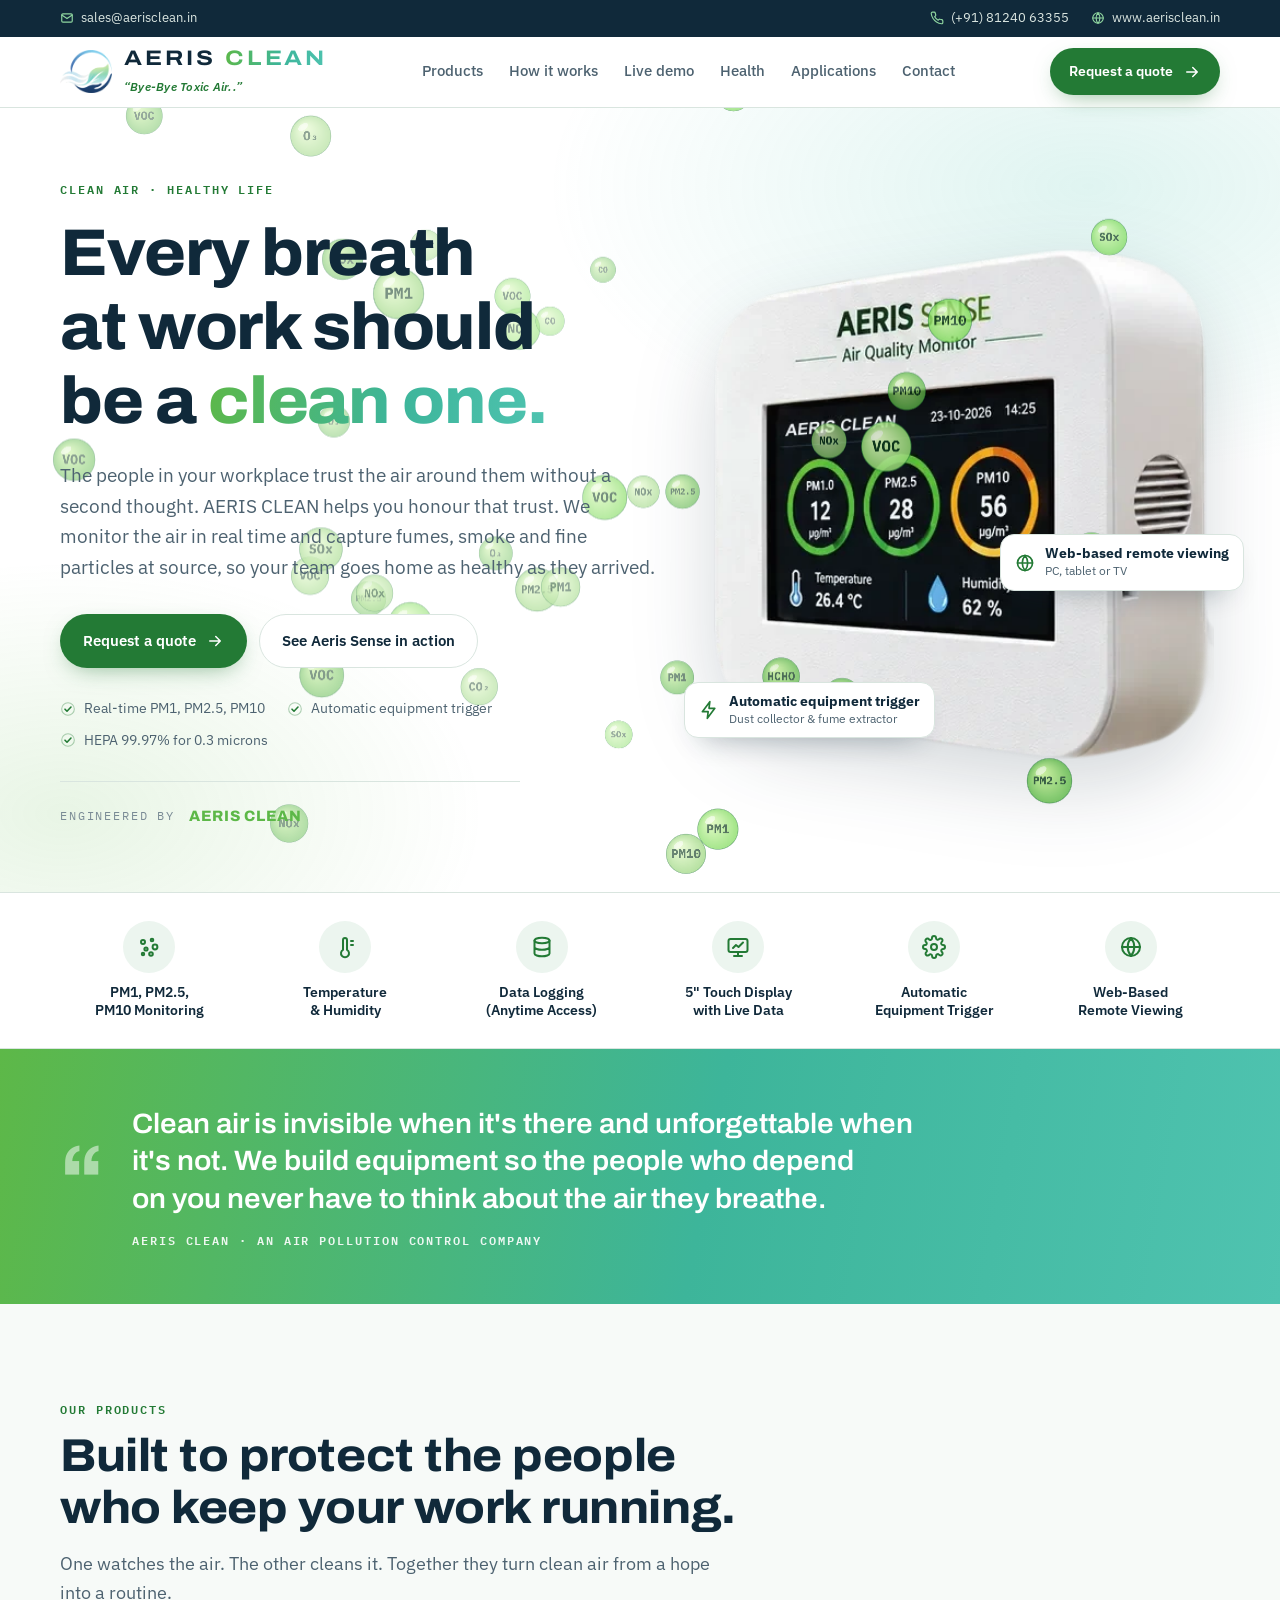
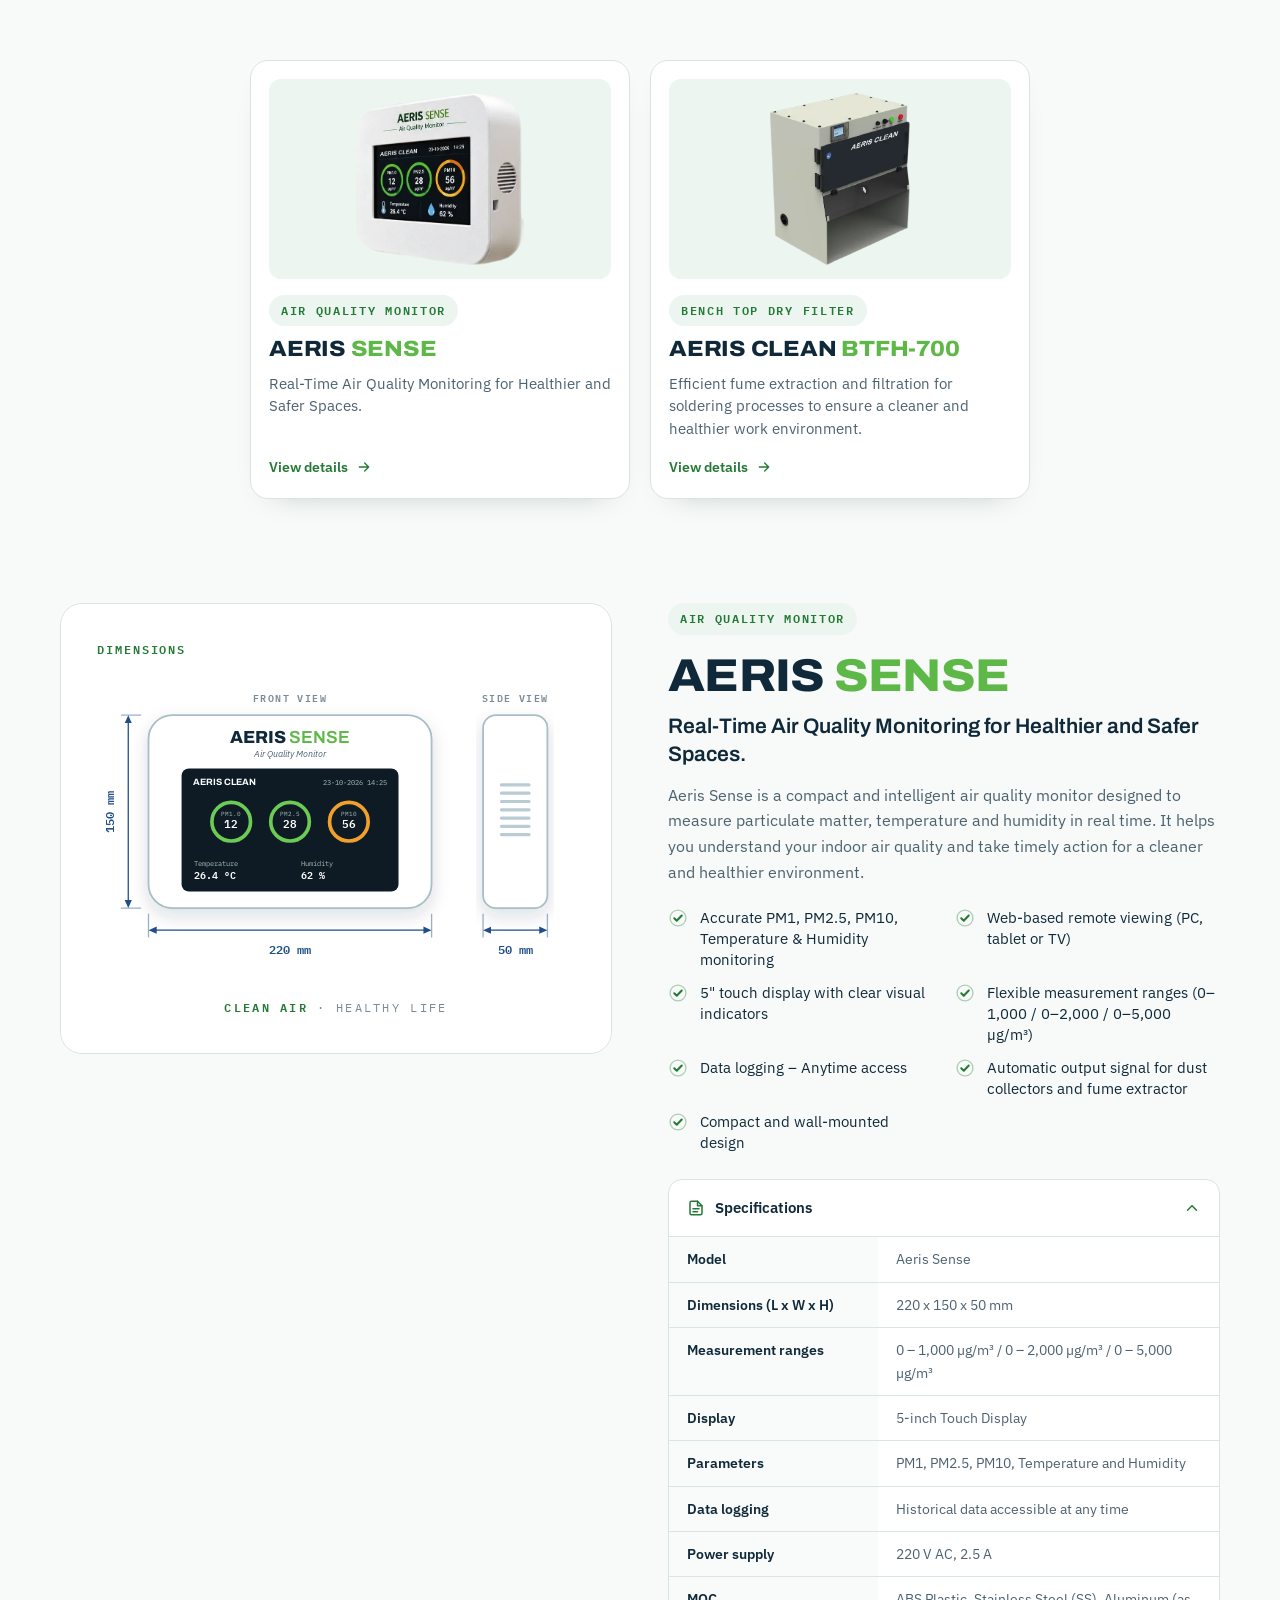
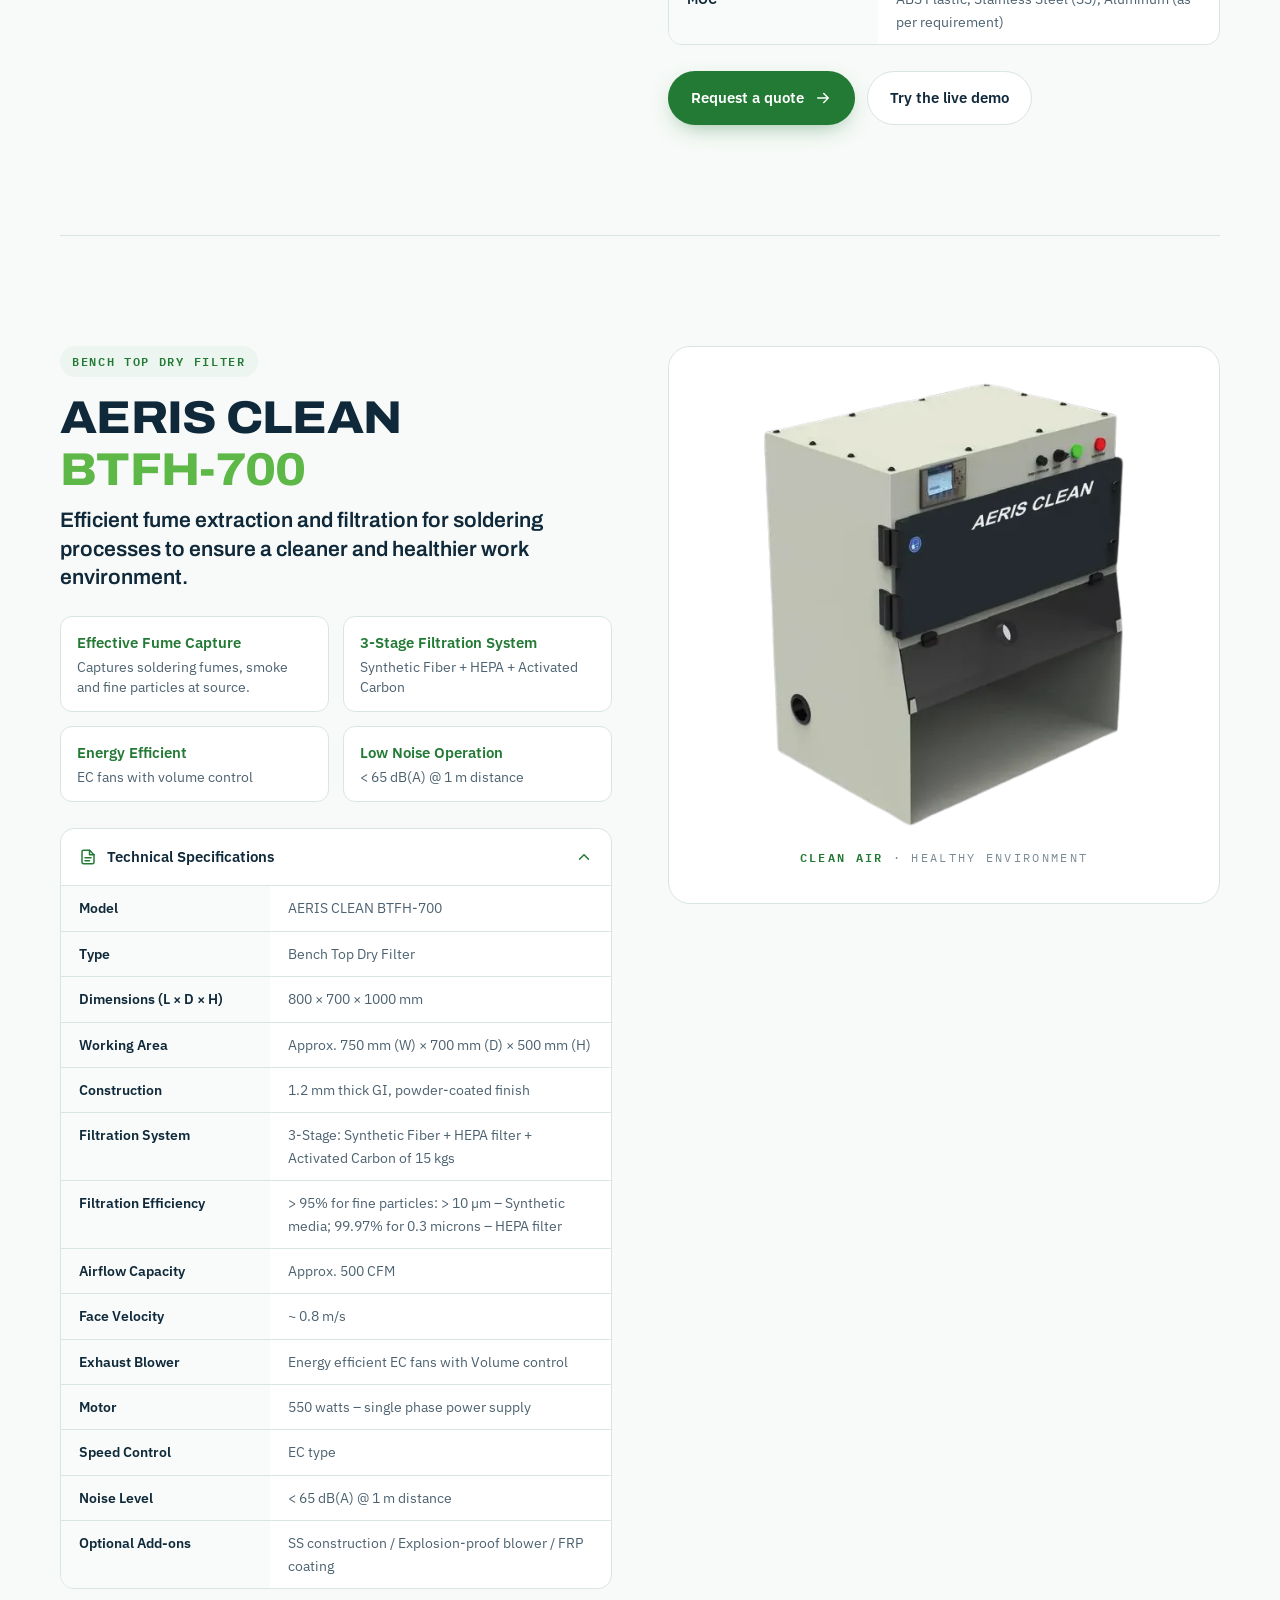
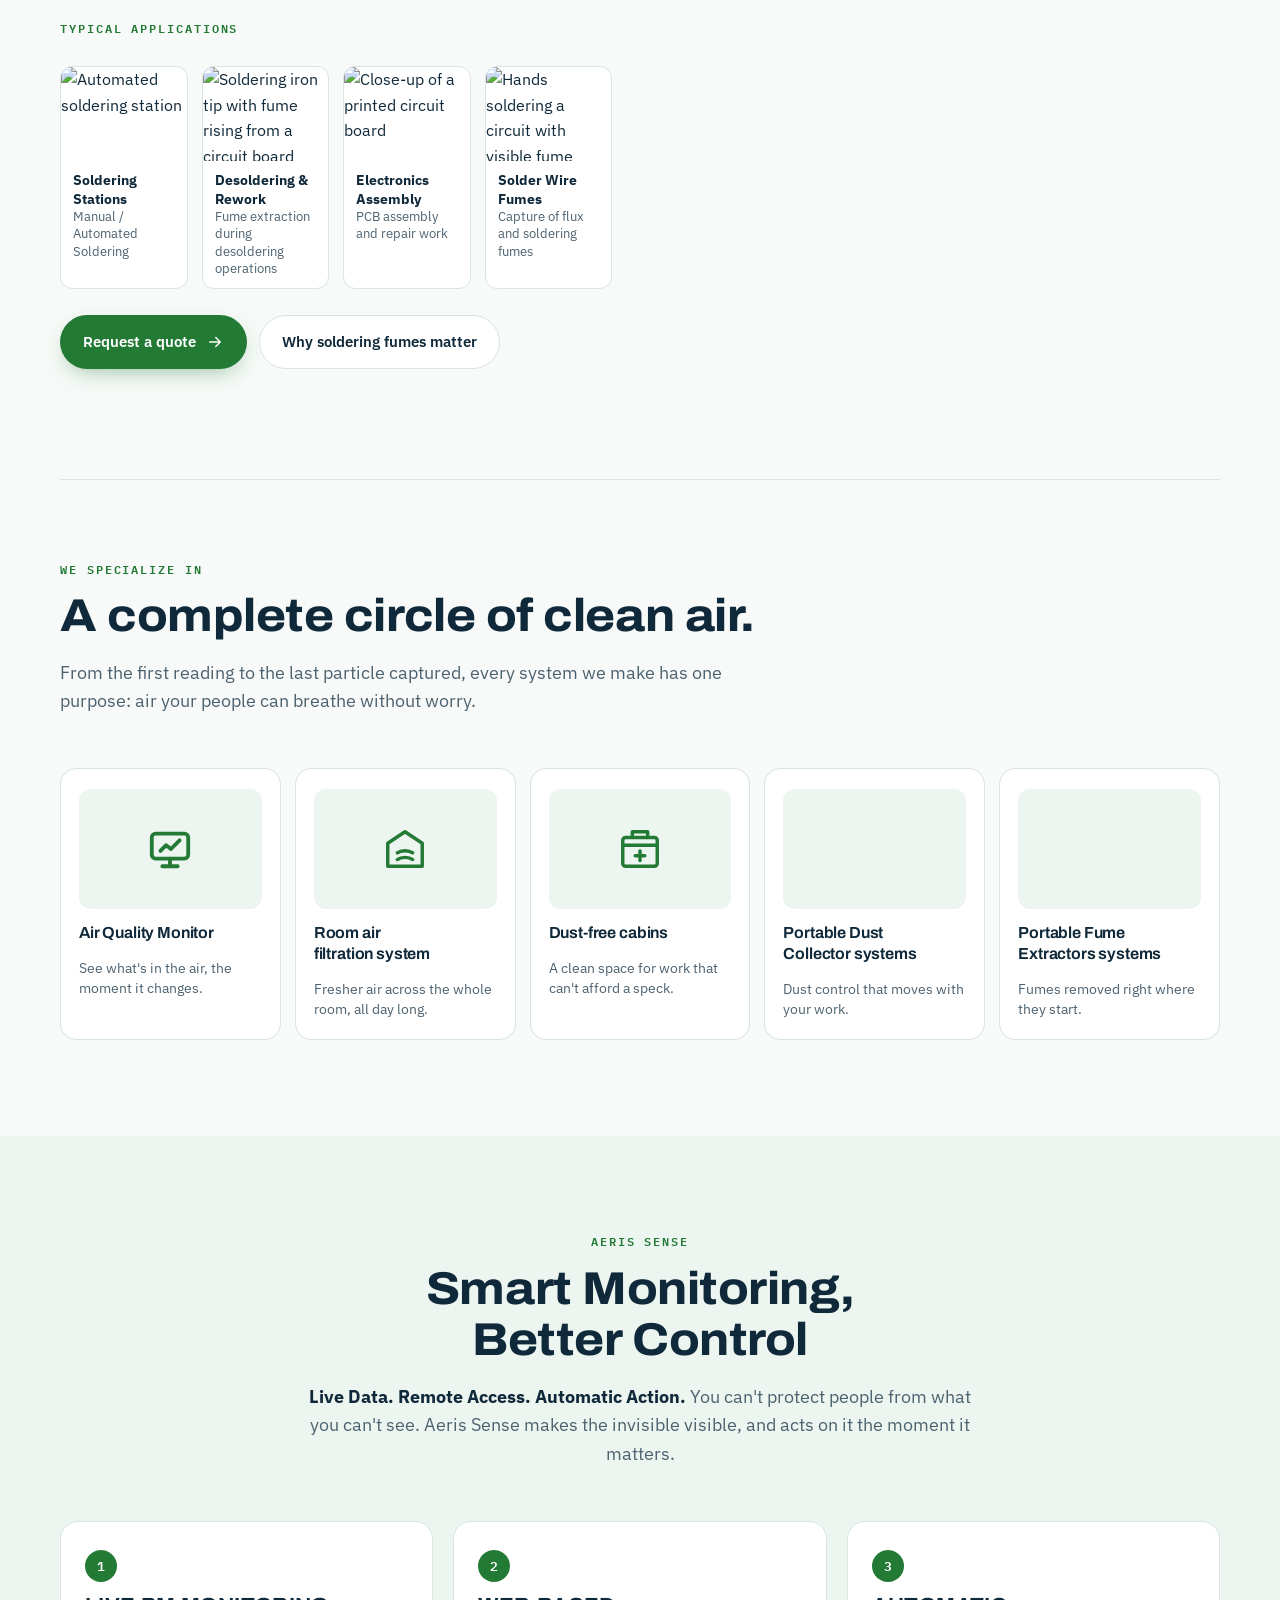
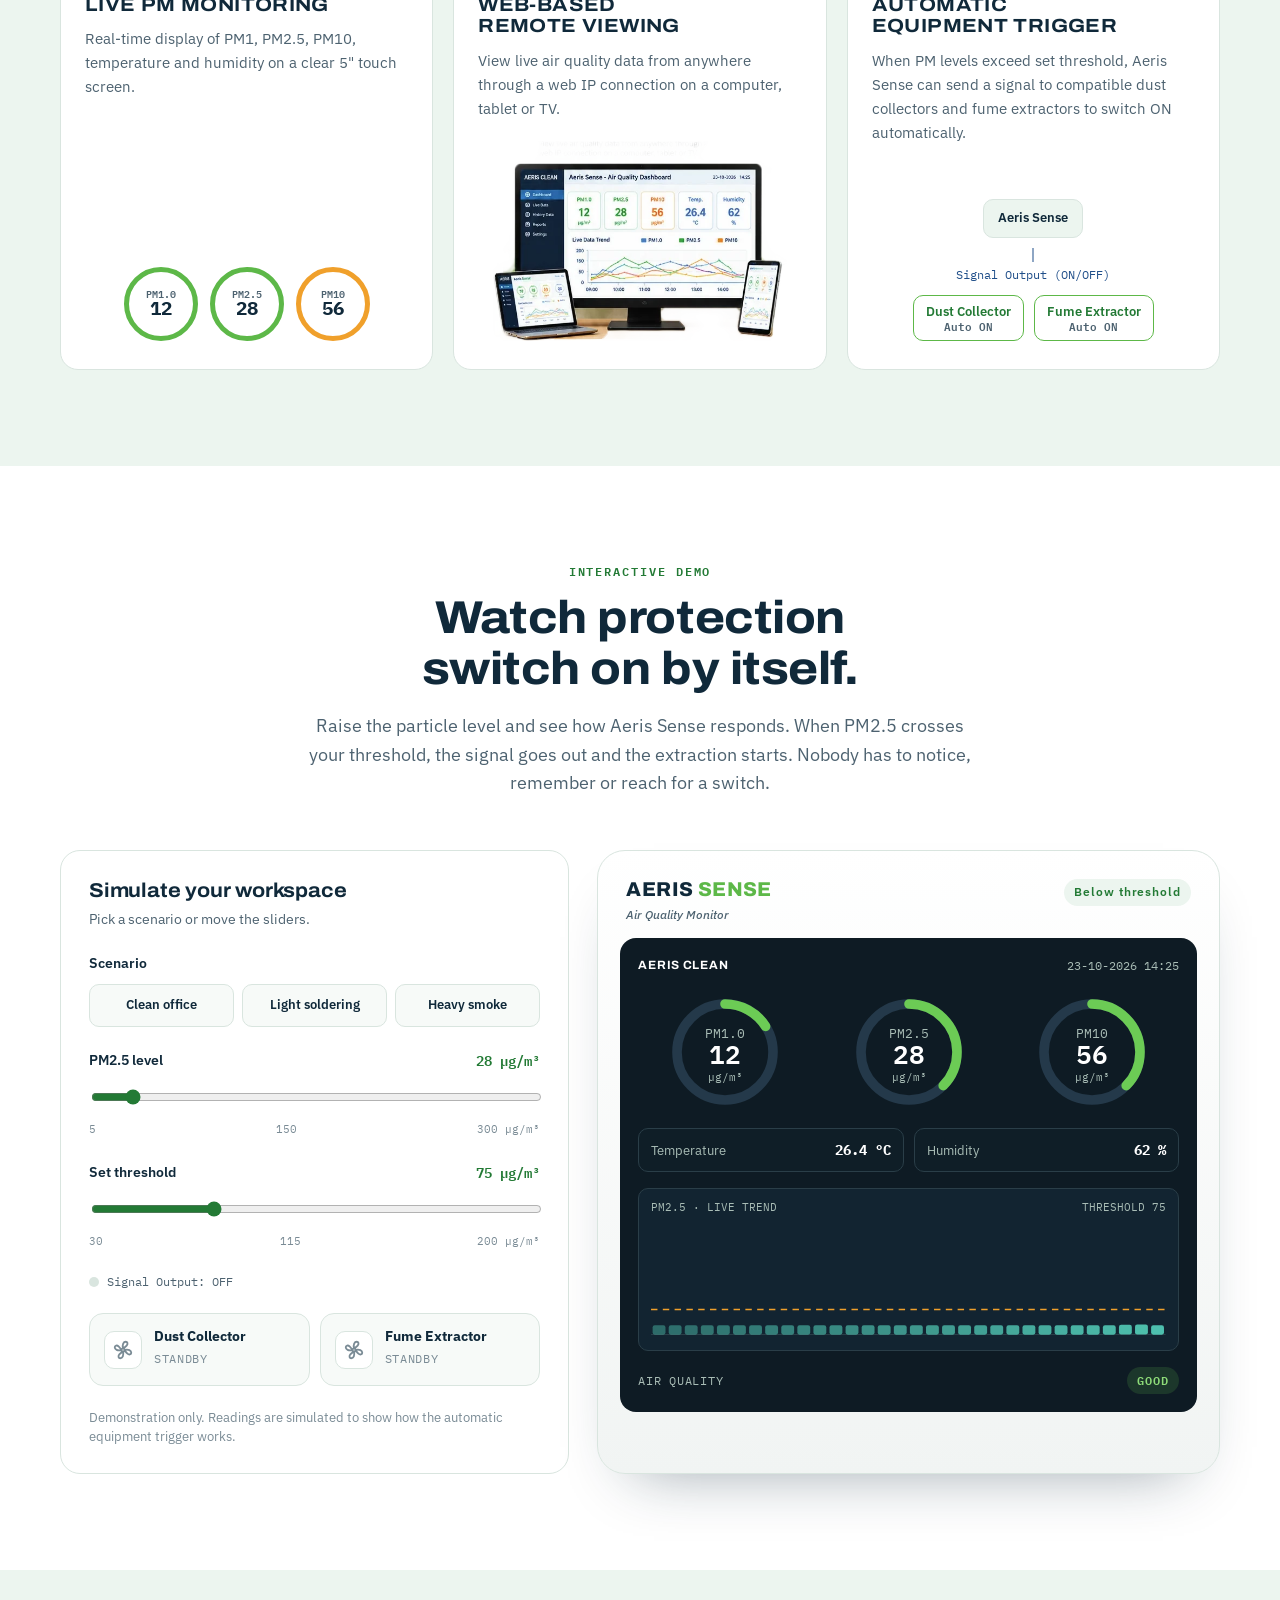
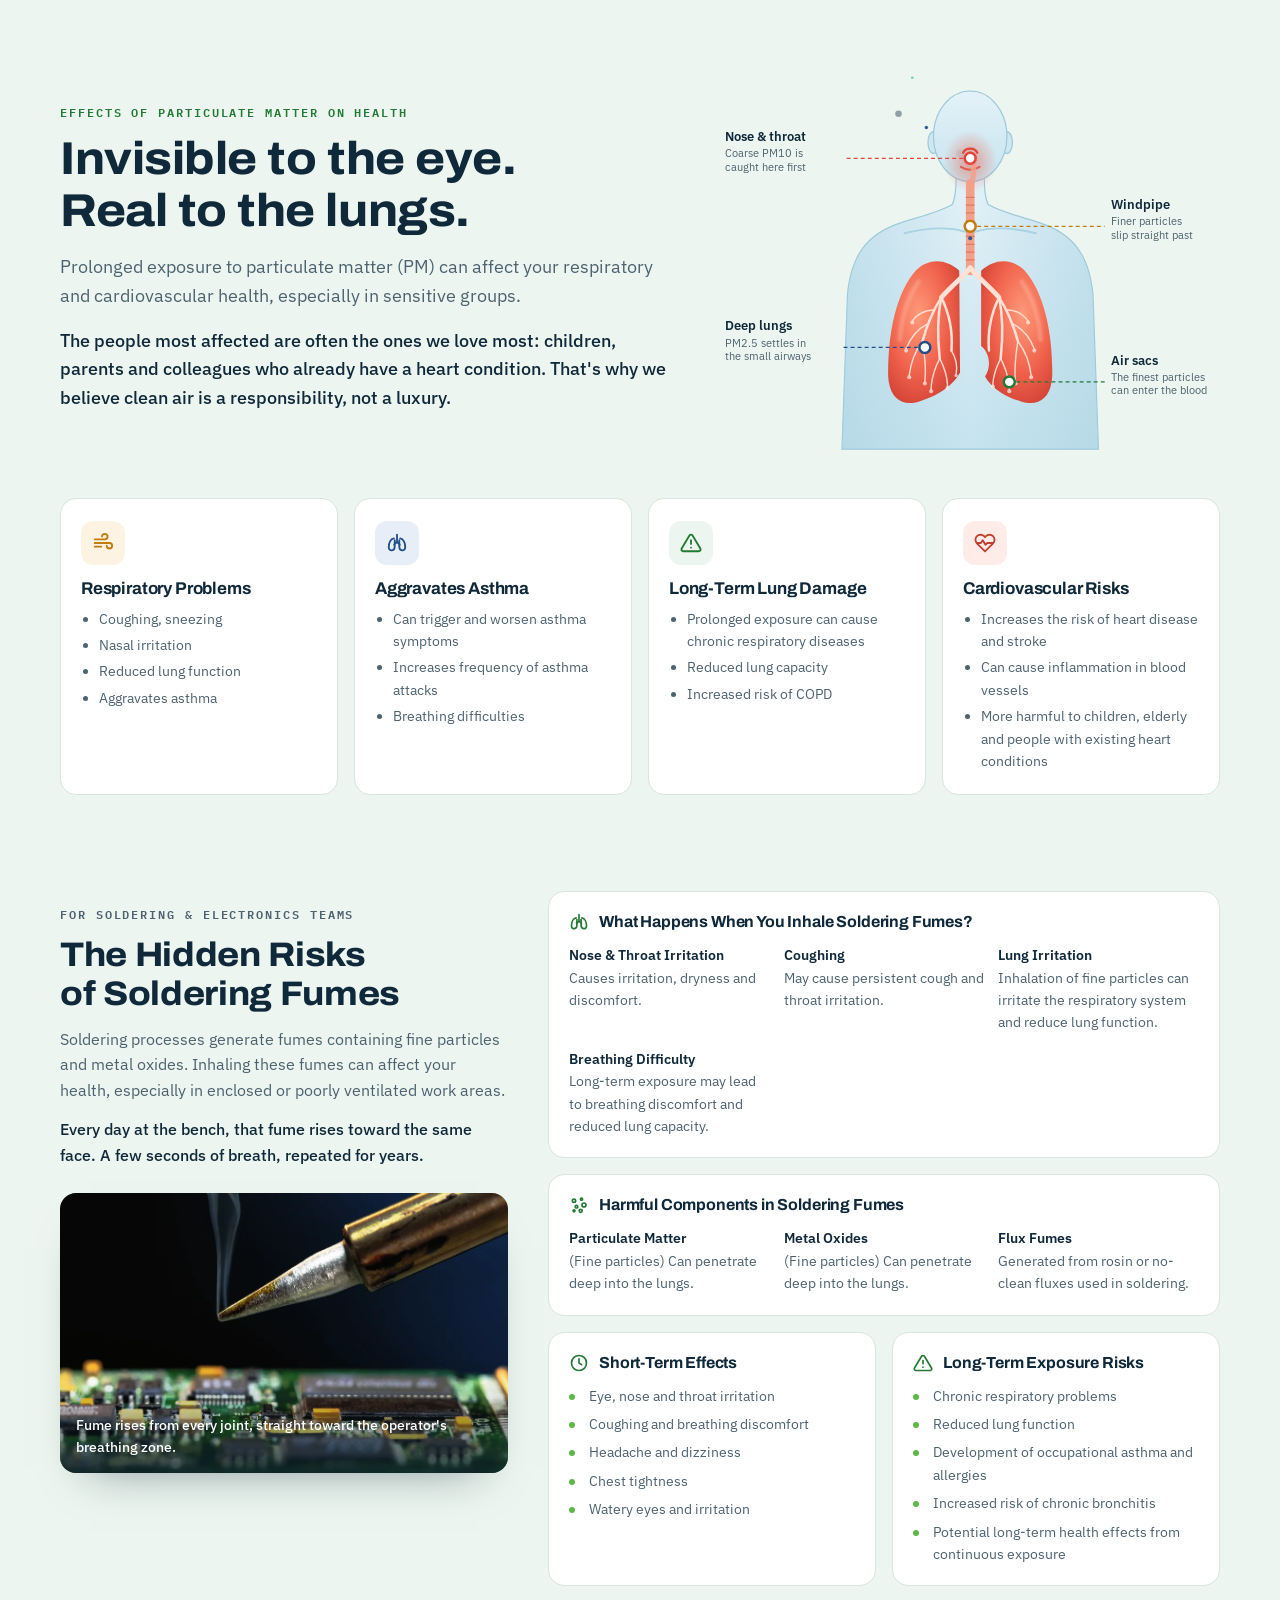
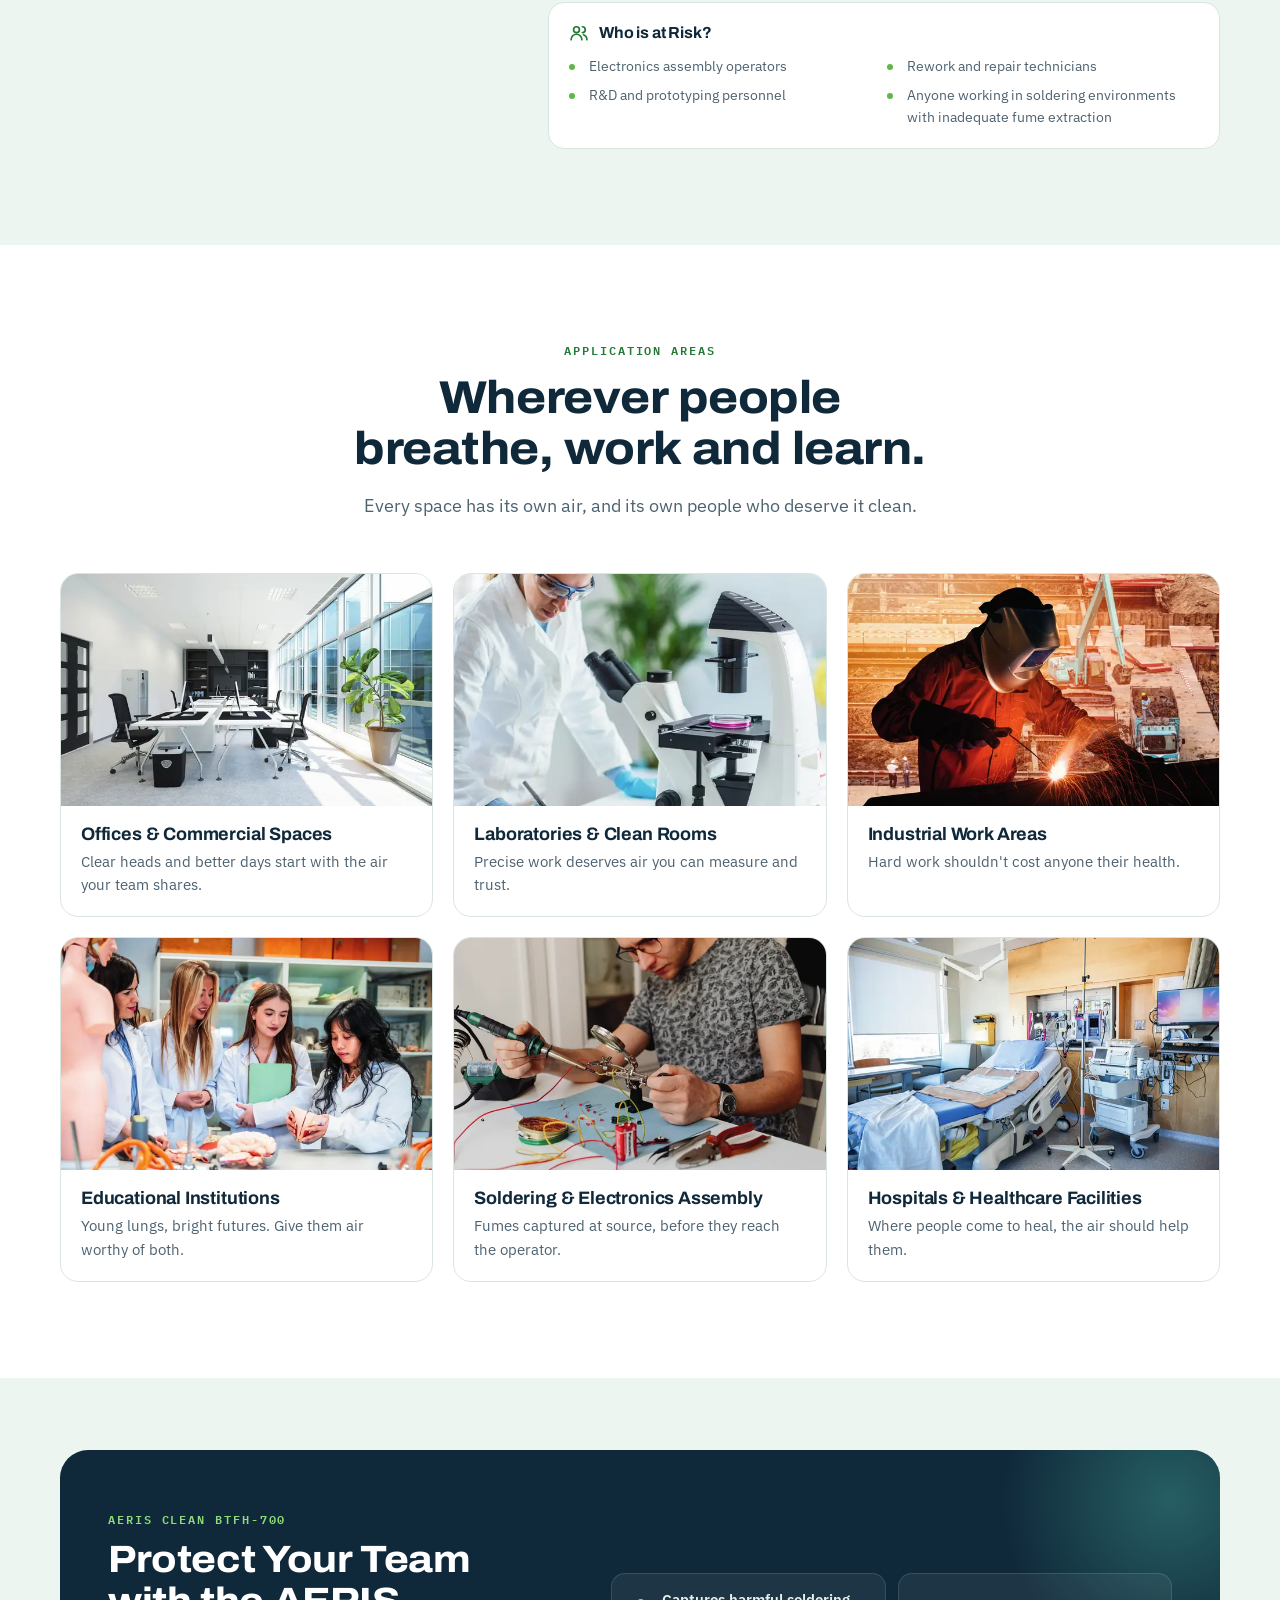
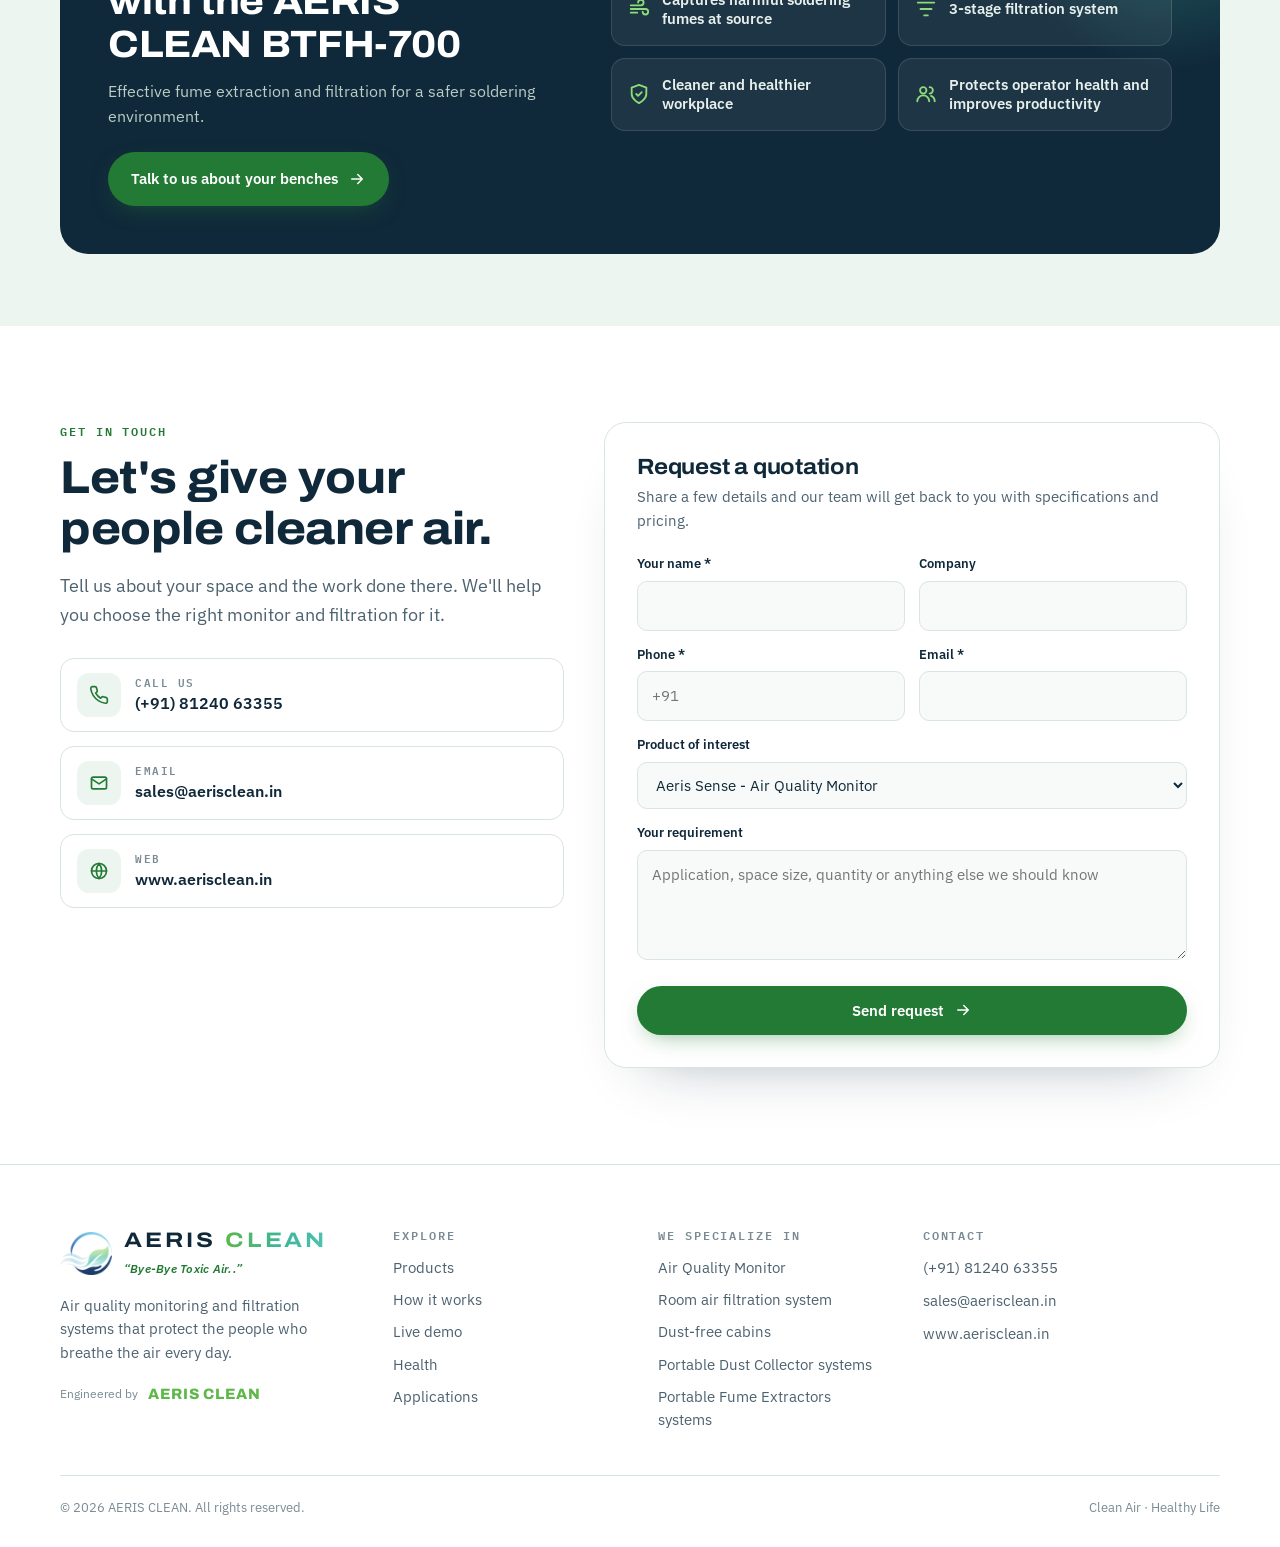
==== index.html @ 01bc3873 "Rebrand to AERIS CLEAN, remove address, use sales@aerisclean.in - Remove the street address from the" ====
<!DOCTYPE html>
<html lang="en">
<head>
<meta charset="UTF-8">
<meta name="viewport" content="width=device-width, initial-scale=1.0, viewport-fit=cover">
<title>AERIS CLEAN | Air Quality Monitors &amp; Fume Extraction | Chennai</title>
  <link rel="icon" type="image/png" href="aeris(Logo).png">
<meta name="claude:viewport-fit-sides" content="cover">
<meta name="description" content="AERIS CLEAN: Aeris Sense real-time air quality monitor and AERIS CLEAN BTFH-700 bench top fume extractor. Clean Air, Healthy Life. Chennai, India.">
<link rel="preconnect" href="https://fonts.googleapis.com">
<link rel="preconnect" href="https://fonts.gstatic.com" crossorigin>
<link rel="stylesheet" href="https://fonts.googleapis.com/css2?family=Archivo:wdth,wght@100..125,400..800&family=IBM+Plex+Mono:wght@400;500;600&family=IBM+Plex+Sans:wght@400;500;600&display=swap">
<style>
/* Layout: light, airy brand pages; full-width tinted bands alternate with white; product rows alternate image/text. */
:root{
  color-scheme: light;
  --bg:#F7FAF8;          /* page ground, faint mint bias */
  --surface:#FFFFFF;
  --tint:#ECF5EF;        /* mint band */
  --tint-2:#E6F3F1;      /* teal band */
  --ink:#10293A;         /* deep navy-slate, from emblem blue */
  --muted:#4D6270;
  --soft:#7A8B95;
  --line:#D9E5DF;
  --green:#237A35;       /* brand green, text-safe */
  --green-2:#5DB848;     /* brochure leaf green */
  --teal:#2AAE9C;        /* card gradient teal */
  --navy:#1F4E89;        /* emblem blue */
  --amber:#C27C0E;
  --red:#C2412D;
  --brand-grad:linear-gradient(100deg,#5DB848 0%,#3DB59A 55%,#4FC3B0 100%);
  --f-display:"Archivo","Helvetica Neue",Arial,sans-serif;
  --f-body:"IBM Plex Sans","Segoe UI",Roboto,Arial,sans-serif;
  --f-mono:"IBM Plex Mono",ui-monospace,"SFMono-Regular",Menlo,monospace;
  --max:1200px;
  --r:14px;
}
*{box-sizing:border-box}
html{scroll-behavior:smooth;scroll-padding-top:84px}
@media (prefers-reduced-motion:reduce){html{scroll-behavior:auto}*,*::before,*::after{animation:none!important;transition:none!important}}
body{margin:0;background:var(--bg);color:var(--ink);font-family:var(--f-body);font-size:16px;line-height:1.6;-webkit-font-smoothing:antialiased;overflow-x:hidden}
body::before{content:"";position:fixed;inset:0 0 auto;height:env(safe-area-inset-top,0px);z-index:60;background:var(--surface)}
img{max-width:100%;height:auto;display:block}
a{color:inherit}
h1,h2,h3,h4{font-family:var(--f-display);font-stretch:108%;line-height:1.12;margin:0;text-wrap:balance;letter-spacing:-.01em}
p{margin:0}
.wrap{max-width:var(--max);margin:0 auto;padding-left:max(20px,env(safe-area-inset-left,0px));padding-right:max(20px,env(safe-area-inset-right,0px))}
.band{padding-block:96px}
.band--tint{background:var(--tint)}
.band--white{background:var(--surface)}
.eyebrow{font-family:var(--f-mono);font-size:12px;font-weight:600;letter-spacing:.16em;text-transform:uppercase;color:var(--green)}
.h2{font-size:clamp(30px,4.2vw,46px);font-weight:750;margin-top:12px}
.lede{font-size:18px;color:var(--muted);max-width:62ch;margin-top:16px}
.section-head{max-width:760px;margin-bottom:52px}
.section-head.center{margin-inline:auto;text-align:center}
.section-head.center .lede{margin-inline:auto}
.btn{display:inline-flex;align-items:center;justify-content:center;gap:10px;font-family:var(--f-body);font-weight:600;font-size:15px;padding:14px 22px;border-radius:999px;border:1.5px solid transparent;text-decoration:none;cursor:pointer;transition:transform .2s ease,box-shadow .2s ease,background .2s ease}
.btn:focus-visible,a:focus-visible,button:focus-visible,input:focus-visible,select:focus-visible,textarea:focus-visible,summary:focus-visible{outline:3px solid var(--teal);outline-offset:3px}
.btn--primary{background:var(--green);color:#fff;box-shadow:0 8px 24px -10px rgba(35,122,53,.6)}
.btn--primary:hover{transform:translateY(-2px);background:#1C6A2D}
.btn--ghost{background:var(--surface);color:var(--ink);border-color:var(--line)}
.btn--ghost:hover{border-color:var(--green);color:var(--green)}
.btn svg{width:18px;height:18px}

/* top bar */
.topbar{background:var(--ink);color:#DDE8E3;font-size:13px}
.topbar .wrap{display:flex;flex-wrap:wrap;gap:8px 24px;justify-content:space-between;padding-block:8px}
.topbar span,.topbar a{display:inline-flex;align-items:center;gap:7px;text-decoration:none}
.topbar svg{width:14px;height:14px;color:#8FD6A0;flex:none}
.topbar .grp{display:flex;flex-wrap:wrap;gap:6px 22px}
@media (max-width:720px){.topbar .addr{display:none}}

/* nav */
.nav{position:sticky;top:env(safe-area-inset-top,0px);z-index:50;background:rgba(255,255,255,.92);backdrop-filter:saturate(1.4) blur(12px);-webkit-backdrop-filter:saturate(1.4) blur(12px);border-bottom:1px solid var(--line)}
.nav .wrap{display:flex;align-items:center;justify-content:space-between;gap:16px;padding-block:10px}
.brand{display:flex;align-items:center;gap:12px;text-decoration:none}
.brand img{width:52px;height:auto}
.brand-name{font-family:var(--f-display);font-stretch:118%;font-weight:700;font-size:21px;letter-spacing:.14em;line-height:1;color:var(--ink)}
.brand-name b{font-weight:700;background:var(--brand-grad);-webkit-background-clip:text;background-clip:text;color:transparent}
.brand-tag{display:block;font-family:var(--f-body);font-style:italic;font-weight:600;font-size:12px;color:var(--green);margin-top:5px;letter-spacing:.02em}
.nav-links{display:flex;gap:26px;font-size:14.5px;font-weight:500;color:var(--muted)}
.nav-links a{text-decoration:none;padding-block:6px;border-bottom:2px solid transparent}
.nav-links a:hover{color:var(--ink);border-color:var(--green-2)}
.nav-cta{padding:11px 18px;font-size:14px}
.menu-btn{display:none;background:none;border:1px solid var(--line);border-radius:10px;width:44px;height:44px;align-items:center;justify-content:center;color:var(--ink);cursor:pointer}
.menu-btn svg{width:22px;height:22px}
.mobile-menu{border-top:1px solid var(--line);background:var(--surface)}
.mobile-menu .wrap{display:grid;gap:2px;padding-block:12px 18px}
.mobile-menu a{padding:12px 4px;text-decoration:none;font-weight:500;border-bottom:1px solid var(--line)}
.mobile-menu .btn{margin-top:12px}
@media (max-width:1060px){.nav-links,.nav-cta{display:none}.menu-btn{display:inline-flex}}

/* hero */
.hero{position:relative;overflow:hidden;background:
  radial-gradient(900px 480px at 85% 10%,rgba(79,195,176,.18),transparent 60%),
  radial-gradient(700px 420px at 5% 90%,rgba(93,184,72,.14),transparent 60%),
  var(--surface)}
#airCanvas{position:absolute;inset:0;width:100%;height:100%;pointer-events:none;z-index:1}.hero-copy{position:relative;z-index:2}.hero-visual .float-chip{z-index:2}@media (min-width:961px){#airCanvas{-webkit-mask-image:linear-gradient(90deg,rgba(0,0,0,.62) 0%,rgba(0,0,0,.62) 44%,#000 60%);mask-image:linear-gradient(90deg,rgba(0,0,0,.62) 0%,rgba(0,0,0,.62) 44%,#000 60%)}}@media (max-width:960px){#airCanvas{opacity:.7}}
.hero .wrap{position:relative;display:grid;grid-template-columns:1.08fr .92fr;gap:48px;align-items:center;padding-block:72px 64px}
.hero-copy{min-width:0}
.hero h1{font-size:clamp(38px,5.6vw,66px);font-weight:780;font-stretch:104%;margin-top:18px;letter-spacing:-.02em}
.hero h1 .grad{background:var(--brand-grad);-webkit-background-clip:text;background-clip:text;color:transparent}
.hero .lede{font-size:clamp(17px,1.6vw,19px);margin-top:22px}
.hero-actions{display:flex;flex-wrap:wrap;gap:12px;margin-top:32px}
.hero-meta{display:flex;flex-wrap:wrap;gap:10px 22px;margin-top:30px;font-size:13.5px;color:var(--muted)}
.hero-meta span{display:inline-flex;align-items:center;gap:8px}
.hero-meta svg{width:16px;height:16px;color:var(--green)}
.hero-visual{position:relative;min-width:0;justify-self:center;width:100%;max-width:500px}
.hero-visual .halo{position:absolute;inset:8% 6% 10%;border-radius:50%;background:radial-gradient(circle,rgba(93,184,72,.22),rgba(79,195,176,.10) 55%,transparent 72%);filter:blur(6px)}
.hero-visual .device{position:relative;width:100%;filter:drop-shadow(0 30px 40px rgba(16,41,58,.18));animation:float 7s ease-in-out infinite}
@keyframes float{0%,100%{transform:translateY(0)}50%{transform:translateY(-10px)}}
.float-chip{position:absolute;display:flex;align-items:center;gap:10px;background:var(--surface);border:1px solid var(--line);border-radius:14px;padding:10px 14px;box-shadow:0 14px 30px -18px rgba(16,41,58,.45);font-size:13px;line-height:1.3}
.float-chip svg{width:20px;height:20px;color:var(--green);flex:none}
.float-chip b{display:block;font-size:13.5px}
.float-chip small{color:var(--muted);font-size:12px}
.chip-a{left:-6%;bottom:4%}
.chip-b{right:-6%;top:56%}
@media (max-width:960px){.hero .wrap{grid-template-columns:1fr;padding-block:56px 48px}.hero-visual{max-width:420px}}
@media (max-width:480px){.chip-a{left:0;bottom:0}.chip-b{right:0;top:58%}}

/* feature icon row */
.features{background:var(--surface);border-top:1px solid var(--line);border-bottom:1px solid var(--line)}
.features ul{list-style:none;margin:0;padding:28px 0;display:grid;grid-template-columns:repeat(6,1fr);gap:18px}
.features li{display:flex;flex-direction:column;align-items:center;text-align:center;gap:10px;font-size:13.5px;font-weight:600;line-height:1.35;color:var(--ink)}
.features .ic{width:52px;height:52px;border-radius:50%;display:grid;place-items:center;background:var(--tint);color:var(--green)}
.features .ic svg{width:24px;height:24px}
@media (max-width:900px){.features ul{grid-template-columns:repeat(3,1fr)}}
@media (max-width:460px){.features ul{grid-template-columns:repeat(2,1fr)}}

/* promise */
.promise{background:var(--brand-grad);color:#fff}
.promise .wrap{padding-block:56px;display:grid;grid-template-columns:auto 1fr;gap:28px;align-items:center}
.promise .mark{font-family:var(--f-display);font-size:88px;line-height:.7;font-weight:800;opacity:.5}
.promise p{font-family:var(--f-display);font-stretch:104%;font-size:clamp(20px,2.5vw,28px);font-weight:600;line-height:1.35;max-width:46ch;text-wrap:balance}
.promise small{display:block;font-family:var(--f-mono);font-size:12px;letter-spacing:.16em;text-transform:uppercase;margin-top:14px;opacity:.9}
@media (max-width:600px){.promise .wrap{grid-template-columns:1fr}.promise .mark{display:none}}

/* product rows */
.product{display:grid;grid-template-columns:1fr 1fr;gap:56px;align-items:start}
.product + .product{margin-top:110px;padding-top:110px;border-top:1px solid var(--line)}
.product.flip .p-media{order:2}
.p-media{position:relative;min-width:0;background:var(--surface);border:1px solid var(--line);border-radius:22px;padding:36px;display:flex;flex-direction:column;align-items:center;gap:22px}
.p-media .shot{width:100%;max-width:420px;position:relative}
.p-media .shot img{width:100%}
.dim{position:absolute;font-family:var(--f-mono);font-size:12px;font-weight:600;color:var(--navy);background:var(--surface);padding:2px 8px;border:1px solid var(--line);border-radius:999px;white-space:nowrap}
.dim-w{left:50%;bottom:-14px;transform:translateX(-50%)}
.dim-h{right:-10px;top:42%;transform:translateY(-50%)}
.dim-d{right:8%;bottom:4%}
@media (min-width:901px){.p-media{position:sticky;top:100px}}
.dimfig{margin:0;width:100%}
.dimfig svg{width:100%;height:auto;display:block}
.tagline{font-family:var(--f-mono);font-size:11.5px;letter-spacing:.2em;text-transform:uppercase;color:var(--soft);text-align:center;line-height:1.7}
.tagline b{color:var(--green);font-weight:600}
.p-copy{min-width:0}
.p-kicker{display:inline-flex;align-items:center;gap:10px;font-family:var(--f-mono);font-size:12px;font-weight:600;letter-spacing:.14em;text-transform:uppercase;color:var(--green);background:var(--tint);padding:6px 12px;border-radius:999px}
.p-title{font-size:clamp(32px,4vw,46px);font-weight:800;margin-top:16px;letter-spacing:-.015em}
.p-title .alt{color:var(--green-2)}
.p-sub{font-family:var(--f-display);font-stretch:100%;font-size:21px;font-weight:600;margin-top:10px;color:var(--ink);line-height:1.35}
.p-desc{color:var(--muted);margin-top:14px;max-width:60ch}
.ticks{list-style:none;padding:0;margin:22px 0 0;display:grid;grid-template-columns:1fr 1fr;gap:12px 22px}
.ticks li{display:grid;grid-template-columns:22px 1fr;gap:10px;font-size:14.5px;line-height:1.45}
.ticks svg{width:20px;height:20px;color:var(--green);margin-top:1px}
@media (max-width:560px){.ticks{grid-template-columns:1fr}}
.hl{display:grid;grid-template-columns:1fr 1fr;gap:14px;margin-top:24px}
.hl div{background:var(--surface);border:1px solid var(--line);border-radius:12px;padding:14px 16px}
.hl b{display:block;font-size:15px;color:var(--green);font-weight:600}
.hl span{font-size:14px;color:var(--muted);line-height:1.45;display:block;margin-top:2px}
@media (max-width:480px){.hl{grid-template-columns:1fr}}
.spec{margin-top:26px;border:1px solid var(--line);border-radius:var(--r);background:var(--surface);overflow:hidden}
.spec summary{list-style:none;cursor:pointer;display:flex;align-items:center;justify-content:space-between;gap:12px;padding:16px 18px;font-weight:600;font-size:15px}
.spec summary::-webkit-details-marker{display:none}
.spec summary .sum-l{display:flex;align-items:center;gap:10px}
.spec summary svg{width:18px;height:18px;color:var(--green)}
.spec summary .chev{transition:transform .2s}
.spec[open] summary .chev{transform:rotate(180deg)}
.spec .tbl{overflow-x:auto;border-top:1px solid var(--line)}
.spec table{width:100%;border-collapse:collapse;font-size:14px}
.spec th,.spec td{text-align:left;vertical-align:top;padding:11px 18px;border-bottom:1px solid var(--line)}
.spec tr:last-child th,.spec tr:last-child td{border-bottom:0}
.spec th{width:38%;font-weight:600;color:var(--ink);background:#F8FBF9}
.spec td{color:var(--muted);font-variant-numeric:tabular-nums}
.p-actions{display:flex;flex-wrap:wrap;gap:12px;margin-top:26px}
@media (max-width:900px){.product{grid-template-columns:1fr;gap:32px}.product.flip .p-media{order:0}.product + .product{margin-top:72px;padding-top:72px}.p-media{padding:28px 22px}}

.apps4{display:grid;grid-template-columns:repeat(4,1fr);gap:14px;margin-top:28px}
.apps4 figure{margin:0;background:var(--surface);border:1px solid var(--line);border-radius:12px;overflow:hidden}
.apps4 img{width:100%;aspect-ratio:4/3;object-fit:cover}
.apps4 figcaption{padding:10px 12px;font-size:13px;line-height:1.35;color:var(--muted)}
.apps4 figcaption b{display:block;color:var(--ink);font-size:13.5px}
@media (max-width:700px){.apps4{grid-template-columns:1fr 1fr}}

/* range */
.range{margin-top:110px;padding-top:80px;border-top:1px solid var(--line)}
.range-grid{display:grid;grid-template-columns:repeat(5,1fr);gap:14px}
.range-card{background:var(--surface);border:1px solid var(--line);border-radius:16px;padding:20px 18px;display:flex;flex-direction:column;gap:14px;min-width:0;transition:border-color .2s,transform .2s}
.range-card:hover{border-color:var(--green-2);transform:translateY(-3px)}
.range-card .pic{height:120px;display:grid;place-items:center;background:var(--tint);border-radius:12px}
.range-card .pic img{max-height:104px;width:auto}
.range-card .pic svg{width:46px;height:46px;color:var(--green)}
.range-card h4{font-size:16px;font-weight:650;font-stretch:100%;line-height:1.3}
.range-card p{font-size:13.5px;color:var(--muted);line-height:1.5}
@media (max-width:1000px){.range-grid{grid-template-columns:repeat(3,1fr)}}
@media (max-width:640px){.range-grid{grid-template-columns:1fr 1fr}}
@media (max-width:380px){.range-grid{grid-template-columns:1fr}}

/* how */
.how-grid{display:grid;grid-template-columns:repeat(3,1fr);gap:20px}
.how-card{background:var(--surface);border:1px solid var(--line);border-radius:18px;padding:28px 24px;display:flex;flex-direction:column;gap:12px;min-width:0}
.how-card .num{font-family:var(--f-mono);font-size:13px;font-weight:600;color:#fff;background:var(--green);width:32px;height:32px;border-radius:50%;display:grid;place-items:center}
.how-card h3{font-size:19px;font-weight:700;letter-spacing:.02em;text-transform:uppercase;font-stretch:112%}
.how-card p{color:var(--muted);font-size:15px}
.how-card .media{margin-top:auto;padding-top:8px}
.how-card .media img{border-radius:10px;margin-inline:auto;max-height:200px;width:auto}
.ring-row{display:flex;justify-content:center;gap:12px;margin-top:auto;padding-top:10px}
.ring{width:74px;height:74px;border-radius:50%;display:grid;place-items:center;text-align:center;background:var(--surface);border:5px solid var(--green-2);font-family:var(--f-mono);line-height:1.05}
.ring small{display:block;font-size:9.5px;color:var(--muted);font-weight:600}
.ring b{font-size:19px}
.ring.o{border-color:#F0A02B}
.flow{margin-top:auto;display:grid;gap:10px;justify-items:center;padding-top:10px}
.flow .node{background:var(--tint);border:1px solid var(--line);border-radius:10px;padding:8px 14px;font-size:13px;font-weight:600}
.flow .sig{font-family:var(--f-mono);font-size:11.5px;color:var(--navy);display:flex;flex-direction:column;align-items:center}
.flow .sig::before{content:"";width:2px;height:14px;background:var(--navy);opacity:.5;margin-bottom:4px}
.flow .outs{display:flex;gap:10px;flex-wrap:wrap;justify-content:center}
.flow .outs span{border:1.5px solid var(--green-2);color:var(--green);border-radius:10px;padding:7px 12px;font-size:12.5px;font-weight:600;background:var(--surface);text-align:center;line-height:1.3}
.flow .outs small{display:block;font-family:var(--f-mono);font-size:10.5px;color:var(--muted)}
@media (max-width:900px){.how-grid{grid-template-columns:1fr}}

/* simulator */
.sim{display:grid;grid-template-columns:.9fr 1.1fr;gap:28px;align-items:stretch}
.sim-panel{background:var(--surface);border:1px solid var(--line);border-radius:20px;padding:28px;min-width:0;display:flex;flex-direction:column;gap:22px}
.sim-panel h3{font-size:20px;font-weight:700}
.sim-panel .hint{font-size:14px;color:var(--muted);margin-top:6px}
.field label,.field .lbl{display:flex;justify-content:space-between;gap:12px;font-size:14px;font-weight:600}
.field output{font-family:var(--f-mono);font-variant-numeric:tabular-nums;color:var(--green)}
input[type=range]{width:100%;margin-top:12px;accent-color:var(--green);height:28px}
.scale{display:flex;justify-content:space-between;font-family:var(--f-mono);font-size:11px;color:var(--soft);margin-top:2px}
.presets{display:grid;grid-template-columns:repeat(3,1fr);gap:8px;margin-top:10px}
.presets button{font:inherit;font-size:13px;font-weight:600;padding:10px 8px;border-radius:10px;border:1px solid var(--line);background:var(--bg);color:var(--ink);cursor:pointer}
.presets button:hover{border-color:var(--green-2)}
.presets button[aria-pressed=true]{background:var(--tint);border-color:var(--green);color:var(--green)}
.equip{display:grid;grid-template-columns:1fr 1fr;gap:10px}
.eq{border:1px solid var(--line);border-radius:14px;padding:14px;display:flex;align-items:center;gap:12px;background:var(--bg);transition:background .3s,border-color .3s}
.eq .fan{width:38px;height:38px;border-radius:10px;display:grid;place-items:center;background:var(--surface);color:var(--soft);border:1px solid var(--line);flex:none}
.eq .fan svg{width:22px;height:22px}
.eq b{display:block;font-size:13.5px;line-height:1.25}
.eq small{font-family:var(--f-mono);font-size:11.5px;color:var(--soft);letter-spacing:.06em}
.eq.on{background:#E9F6EC;border-color:var(--green-2)}
.eq.on .fan{color:var(--green);border-color:var(--green-2)}
.eq.on .fan svg{animation:spin 1.1s linear infinite}
.eq.on small{color:var(--green);font-weight:600}
@keyframes spin{to{transform:rotate(360deg)}}
.sig-line{font-family:var(--f-mono);font-size:12px;color:var(--muted);display:flex;align-items:center;gap:8px}
.sig-dot{width:10px;height:10px;border-radius:50%;background:var(--line)}
.sig-line.on .sig-dot{background:var(--green-2);box-shadow:0 0 0 5px rgba(93,184,72,.2)}
.sim-note{font-size:12.5px;color:var(--soft);line-height:1.5}
/* device mock */
.device-mock{background:linear-gradient(180deg,#FFFFFF,#F1F4F3);border:1px solid var(--line);border-radius:28px;padding:22px;box-shadow:0 30px 60px -36px rgba(16,41,58,.45);display:flex;flex-direction:column;gap:14px;min-width:0}
.dm-head{display:flex;justify-content:space-between;align-items:baseline;gap:10px;padding-inline:6px}
.dm-brand{font-family:var(--f-display);font-weight:800;font-size:20px;letter-spacing:.02em}
.dm-brand span{color:var(--green-2)}
.dm-brand small{display:block;font-family:var(--f-body);font-weight:500;font-size:12px;color:var(--muted);font-style:italic;letter-spacing:0}
.screen{background:#0E1B24;border-radius:16px;padding:18px;color:#E9F1EE;display:flex;flex-direction:column;gap:16px;min-width:0}
.scr-top{display:flex;justify-content:space-between;font-family:var(--f-mono);font-size:12px;color:#A9BDB6}
.scr-top b{color:#fff;font-family:var(--f-display);letter-spacing:.06em}
.gauges{display:grid;grid-template-columns:repeat(3,1fr);gap:10px}
.gauge{display:flex;flex-direction:column;align-items:center}
.gauge svg{width:100%;max-width:120px;height:auto}
.gauge .val{font-family:var(--f-mono);font-weight:600;font-variant-numeric:tabular-nums}
.scr-env{display:grid;grid-template-columns:1fr 1fr;gap:10px}
.scr-env div{background:#16283333;border:1px solid #2A3E48;border-radius:10px;padding:10px 12px;display:flex;justify-content:space-between;align-items:center;font-size:12.5px;color:#A9BDB6}
.scr-env b{font-family:var(--f-mono);color:#fff;font-size:14px}
.status{display:flex;justify-content:space-between;align-items:center;gap:10px;font-size:12px;color:#A9BDB6;font-family:var(--f-mono);letter-spacing:.06em}
.pill{padding:4px 10px;border-radius:999px;font-weight:600;font-size:11.5px;letter-spacing:.08em}
.pill.good{background:rgba(93,184,72,.18);color:#8EDB79}
.pill.warn{background:rgba(240,160,43,.18);color:#F5BD62}
.pill.bad{background:rgba(226,88,62,.2);color:#FF9A84}
.trend{background:#122431;border:1px solid #2A3E48;border-radius:10px;padding:10px 12px}
.trend .t-head{display:flex;justify-content:space-between;font-family:var(--f-mono);font-size:11px;color:#A9BDB6;margin-bottom:6px}
.trend svg{width:100%;height:auto;display:block}
@media (max-width:960px){.sim{grid-template-columns:1fr}}
@media (max-width:420px){.equip{grid-template-columns:1fr}.screen{padding:14px}.gauges{gap:6px}}

/* health */
.health-top{display:grid;grid-template-columns:1.1fr .9fr;gap:48px;align-items:center}
.effects{display:grid;grid-template-columns:repeat(4,1fr);gap:16px;margin-top:48px}
.effect{background:var(--surface);border:1px solid var(--line);border-radius:16px;padding:22px 20px;min-width:0}
.effect .ic{width:44px;height:44px;border-radius:12px;display:grid;place-items:center;margin-bottom:14px}
.effect .ic svg{width:22px;height:22px}
.effect h4{font-size:17px;font-weight:700;font-stretch:100%}
.effect ul{margin:10px 0 0;padding-left:18px;color:var(--muted);font-size:14px;display:grid;gap:4px}
.ic-r{background:#FDECE8;color:var(--red)}
.ic-a{background:#FDF3E3;color:var(--amber)}
.ic-n{background:#E7EEF8;color:var(--navy)}
.ic-g{background:var(--tint);color:var(--green)}
@media (max-width:1000px){.effects{grid-template-columns:1fr 1fr}.health-top{grid-template-columns:1fr}}
@media (max-width:520px){.effects{grid-template-columns:1fr}}
.fig-body{margin:0 auto;width:100%;max-width:560px}
.fig-body svg{width:100%;height:auto;display:block}
.fig-legend{display:none;list-style:none;margin:14px 0 0;padding:0;gap:10px;font-size:14px;color:var(--muted)}
.fig-legend li{display:grid;grid-template-columns:18px 1fr;gap:10px;align-items:start}
.fig-legend i{width:14px;height:14px;border-radius:50%;border:3px solid;background:#fff;margin-top:4px}
.fig-legend b{color:var(--ink);font-weight:600;margin-right:4px}
@media (max-width:600px){.fig-body .lbl{display:none}.fig-legend{display:grid}}
.solder{margin-top:96px;display:grid;grid-template-columns:.8fr 1.2fr;gap:40px;align-items:start}
.solder-intro{min-width:0;position:sticky;top:100px}
.solder-intro h3{font-size:clamp(26px,3vw,34px);font-weight:750}
.solder-intro p{color:var(--muted);margin-top:14px}
.tech-fig{margin:24px 0 0;position:relative;border-radius:16px;overflow:hidden;box-shadow:0 24px 44px -30px rgba(16,41,58,.55)}
.tech-fig img{width:100%;aspect-ratio:16/10;object-fit:cover}
.tech-fig figcaption{position:absolute;left:0;right:0;bottom:0;padding:28px 16px 14px;font-size:13.5px;font-weight:500;color:#fff;background:linear-gradient(transparent,rgba(10,26,36,.82))}
.risk-grid{display:grid;grid-template-columns:1fr 1fr;gap:16px;min-width:0}
.risk{background:var(--surface);border:1px solid var(--line);border-radius:16px;padding:20px;min-width:0}
.risk h4{font-size:16px;font-weight:700;font-stretch:100%;display:flex;align-items:center;gap:10px}
.risk h4 svg{width:20px;height:20px;color:var(--green)}
.risk ul{list-style:none;margin:12px 0 0;padding:0;display:grid;gap:10px;font-size:14px;color:var(--muted)}
.risk li b{display:block;color:var(--ink);font-weight:600}
.risk.dots ul{gap:6px}
.risk.dots li{display:grid;grid-template-columns:12px 1fr;gap:8px}
.risk.dots li::before{content:"";width:6px;height:6px;border-radius:50%;background:var(--green-2);margin-top:9px}
.risk.span{grid-column:1/-1}
@media (max-width:900px){.solder{grid-template-columns:1fr}.solder-intro{position:static}}
@media (max-width:560px){.risk-grid{grid-template-columns:1fr}}

/* applications */
.apps{display:grid;grid-template-columns:repeat(3,1fr);gap:20px}
.app{position:relative;border-radius:18px;overflow:hidden;background:var(--surface);border:1px solid var(--line);display:flex;flex-direction:column;min-width:0}
.app img{width:100%;aspect-ratio:16/10;object-fit:cover;transition:transform .5s ease}
.app:hover img{transform:scale(1.04)}
.app .cap{padding:18px 20px 20px}
.app h3{font-size:18px;font-weight:700;font-stretch:100%}
.app p{font-size:14.5px;color:var(--muted);margin-top:6px}
@media (max-width:900px){.apps{grid-template-columns:1fr 1fr}}
@media (max-width:560px){.apps{grid-template-columns:1fr}}

/* protect band */
.protect{background:var(--ink);color:#E6EFEB;border-radius:28px;padding:48px;display:grid;grid-template-columns:1fr 1.2fr;gap:36px;align-items:center;position:relative;overflow:hidden}
.protect::after{content:"";position:absolute;right:-120px;top:-120px;width:340px;height:340px;border-radius:50%;background:radial-gradient(circle,rgba(79,195,176,.35),transparent 70%)}
.protect h2{font-size:clamp(26px,3.2vw,38px);font-weight:750;color:#fff}
.protect p{color:#B9CCC5;margin-top:12px}
.protect ul{list-style:none;margin:0;padding:0;display:grid;grid-template-columns:1fr 1fr;gap:12px;position:relative;z-index:1}
.protect li{background:rgba(255,255,255,.06);border:1px solid rgba(255,255,255,.12);border-radius:14px;padding:16px;display:flex;gap:12px;align-items:center;font-weight:600;font-size:14.5px;line-height:1.35}
.protect li svg{width:22px;height:22px;color:#8EDB79;flex:none}
.protect .btn{margin-top:22px}
@media (max-width:860px){.protect{grid-template-columns:1fr;padding:32px 22px}}
@media (max-width:420px){.protect ul{grid-template-columns:1fr}}

/* contact */
.contact{display:grid;grid-template-columns:.9fr 1.1fr;gap:40px;align-items:start}
.c-info{min-width:0}
.c-list{list-style:none;padding:0;margin:28px 0 0;display:grid;gap:14px}
.c-list li{display:grid;grid-template-columns:44px 1fr;gap:14px;align-items:center;background:var(--surface);border:1px solid var(--line);border-radius:14px;padding:14px 16px}
.c-list .ic{width:44px;height:44px;border-radius:12px;background:var(--tint);color:var(--green);display:grid;place-items:center}
.c-list .ic svg{width:20px;height:20px}
.c-list small{display:block;font-family:var(--f-mono);font-size:11px;letter-spacing:.14em;text-transform:uppercase;color:var(--soft)}
.c-list a,.c-list span{font-weight:600;text-decoration:none;word-break:break-word;user-select:text}
.c-list a:hover{color:var(--green)}
.form{background:var(--surface);border:1px solid var(--line);border-radius:22px;padding:32px;box-shadow:0 30px 60px -44px rgba(16,41,58,.45);min-width:0}
.form h3{font-size:22px;font-weight:700}
.form .sub{color:var(--muted);font-size:14.5px;margin-top:6px}
.fgrid{display:grid;grid-template-columns:1fr 1fr;gap:14px;margin-top:22px}
.fgrid .full{grid-column:1/-1}
.form label{display:block;font-size:13px;font-weight:600;margin-bottom:6px}
.form input,.form select,.form textarea{width:100%;font:inherit;font-size:15px;color:var(--ink);background:var(--bg);border:1px solid var(--line);border-radius:10px;padding:12px 14px}
.form input:focus,.form select:focus,.form textarea:focus{border-color:var(--green);background:var(--surface)}
.form textarea{resize:vertical;min-height:110px}
.form .btn{width:100%;margin-top:18px}
.done{text-align:left}
.done .ok{width:52px;height:52px;border-radius:50%;background:var(--tint);color:var(--green);display:grid;place-items:center}
.done .ok svg{width:26px;height:26px}
.done h3{margin-top:16px}
.done p{color:var(--muted);margin-top:8px}
.done pre{white-space:pre-wrap;font-family:var(--f-mono);font-size:13px;background:var(--bg);border:1px solid var(--line);border-radius:10px;padding:14px;margin-top:16px;user-select:text}
.done .row{display:flex;flex-wrap:wrap;gap:10px;margin-top:14px}
@media (max-width:900px){.contact{grid-template-columns:1fr}}
@media (max-width:520px){.fgrid{grid-template-columns:1fr}.form{padding:22px}}

/* footer */
.footer{background:var(--surface);border-top:1px solid var(--line);padding-block:64px 28px}
.f-grid{display:grid;grid-template-columns:1.3fr 1fr 1fr 1.3fr;gap:36px}
.f-grid h4{font-family:var(--f-mono);font-size:12px;letter-spacing:.16em;text-transform:uppercase;color:var(--soft);font-weight:600;margin-bottom:14px}
.f-grid ul{list-style:none;padding:0;margin:0;display:grid;gap:9px;font-size:14.5px}
.f-grid a{text-decoration:none;color:var(--muted)}
.f-grid a:hover{color:var(--green)}
.f-brand p{color:var(--muted);font-size:14.5px;margin-top:16px;max-width:36ch}
.by{display:flex;align-items:center;gap:10px;margin-top:18px;font-size:12px;color:var(--soft)}
.by img{width:150px;height:auto}
.hero-by{display:flex;align-items:center;gap:14px;margin-top:30px;padding-top:22px;border-top:1px solid var(--line);max-width:460px}
.hero-by span{font-family:var(--f-mono);font-size:11.5px;letter-spacing:.16em;text-transform:uppercase;color:var(--soft);white-space:nowrap}
.hero-by img{width:170px;height:auto}
.by-name{font-family:var(--f-display,inherit);font-weight:800;letter-spacing:.06em;color:var(--green-2,#2E8B57);font-size:15px;white-space:nowrap}
.f-addr{font-size:14.5px;color:var(--muted);display:grid;gap:10px}
.f-addr span{user-select:text}
.f-bottom{display:flex;flex-wrap:wrap;justify-content:space-between;gap:12px;border-top:1px solid var(--line);margin-top:44px;padding-top:22px;font-size:13px;color:var(--soft)}
@media (max-width:900px){.f-grid{grid-template-columns:1fr 1fr}}
@media (max-width:520px){.f-grid{grid-template-columns:1fr}}
[hidden]{display:none!important}
.hp{position:absolute;left:-9999px;width:1px;height:1px;overflow:hidden}
.sr{position:absolute;width:1px;height:1px;overflow:hidden;clip:rect(0 0 0 0);white-space:nowrap}
/* Product cards (generated by the admin) */.pcards{display:flex;flex-wrap:wrap;justify-content:center;gap:20px;margin:44px 0 104px}.pcard{flex:1 1 260px;max-width:380px;display:flex;flex-direction:column;gap:10px;padding:18px 18px 20px;background:var(--surface);border:1px solid var(--line);border-radius:18px;color:var(--ink);text-decoration:none;box-shadow:0 14px 30px -24px rgba(16,41,58,.35);transition:transform .25s ease,box-shadow .25s ease,border-color .25s ease}.pcard:hover,.pcard:focus-visible{transform:translateY(-6px);border-color:var(--green-2);box-shadow:0 26px 44px -26px rgba(16,41,58,.45)}.pcard:focus-visible{outline:2px solid var(--green);outline-offset:3px}.pcard-img{height:200px;border-radius:12px;background:var(--tint);display:flex;align-items:center;justify-content:center;overflow:hidden;margin-bottom:6px;padding:14px}.pcard-img img{display:block;width:auto;height:auto;max-width:100%;max-height:100%;object-fit:contain;transition:transform .4s ease}.pcard:hover .pcard-img img{transform:scale(1.05)}.pcard-icon svg{width:56px;height:56px;color:var(--green)}.pcard .p-kicker{align-self:flex-start}.pcard-title{font-size:22px;font-weight:800;letter-spacing:-.01em;line-height:1.2}.pcard-title .alt{color:var(--green-2)}.pcard p{margin:0;color:var(--muted);font-size:14.5px;line-height:1.55}.pcard-more{margin-top:auto;padding-top:6px;display:inline-flex;align-items:center;gap:8px;font-weight:600;font-size:14px;color:var(--green)}.pcard-more svg{width:16px;height:16px;transition:transform .25s ease}.pcard:hover .pcard-more svg{transform:translateX(4px)}.sr-only{position:absolute;width:1px;height:1px;padding:0;margin:-1px;overflow:hidden;clip:rect(0,0,0,0);white-space:nowrap;border:0}@media (max-width:640px){.pcards{margin:32px 0 72px;gap:14px}.pcard{max-width:none}.pcard-img{height:170px}}
</style>
</head>
<body>

<!-- SVG icon sprite -->
<svg width="0" height="0" style="position:absolute" aria-hidden="true">
  <defs>
    <symbol id="i-pin" viewBox="0 0 24 24" fill="none" stroke="currentColor" stroke-width="2" stroke-linecap="round" stroke-linejoin="round"><path d="M12 22s7-6.2 7-12a7 7 0 1 0-14 0c0 5.8 7 12 7 12z"/><circle cx="12" cy="10" r="2.6"/></symbol>
    <symbol id="i-mail" viewBox="0 0 24 24" fill="none" stroke="currentColor" stroke-width="2" stroke-linecap="round" stroke-linejoin="round"><rect x="3" y="5" width="18" height="14" rx="2"/><path d="m3 7 9 6 9-6"/></symbol>
    <symbol id="i-phone" viewBox="0 0 24 24" fill="none" stroke="currentColor" stroke-width="2" stroke-linecap="round" stroke-linejoin="round"><path d="M22 16.9v3a2 2 0 0 1-2.2 2 19.8 19.8 0 0 1-8.6-3.1 19.5 19.5 0 0 1-6-6A19.8 19.8 0 0 1 2.1 4.2 2 2 0 0 1 4.1 2h3a2 2 0 0 1 2 1.7c.1.9.4 1.8.7 2.7a2 2 0 0 1-.5 2.1L8 9.8a16 16 0 0 0 6 6l1.3-1.3a2 2 0 0 1 2.1-.4c.9.3 1.8.6 2.7.7a2 2 0 0 1 1.7 2z"/></symbol>
    <symbol id="i-globe" viewBox="0 0 24 24" fill="none" stroke="currentColor" stroke-width="2" stroke-linecap="round" stroke-linejoin="round"><circle cx="12" cy="12" r="9"/><path d="M3 12h18M12 3a14 14 0 0 1 0 18M12 3a14 14 0 0 0 0 18"/></symbol>
    <symbol id="i-check" viewBox="0 0 24 24" fill="none" stroke="currentColor" stroke-width="2.4" stroke-linecap="round" stroke-linejoin="round"><circle cx="12" cy="12" r="9.5" stroke-width="1.6" opacity=".35"/><path d="m7.5 12.3 3 3 6-6.3"/></symbol>
    <symbol id="i-arrow" viewBox="0 0 24 24" fill="none" stroke="currentColor" stroke-width="2" stroke-linecap="round" stroke-linejoin="round"><path d="M5 12h14M13 6l6 6-6 6"/></symbol>
    <symbol id="i-chev" viewBox="0 0 24 24" fill="none" stroke="currentColor" stroke-width="2" stroke-linecap="round" stroke-linejoin="round"><path d="m6 9 6 6 6-6"/></symbol>
    <symbol id="i-doc" viewBox="0 0 24 24" fill="none" stroke="currentColor" stroke-width="2" stroke-linecap="round" stroke-linejoin="round"><path d="M14 3H6a2 2 0 0 0-2 2v14a2 2 0 0 0 2 2h12a2 2 0 0 0 2-2V9z"/><path d="M14 3v6h6M8 13h8M8 17h6"/></symbol>
    <symbol id="i-particles" viewBox="0 0 24 24" fill="none" stroke="currentColor" stroke-width="2" stroke-linecap="round"><circle cx="6" cy="7" r="2"/><circle cx="15" cy="5" r="1.3"/><circle cx="18" cy="12" r="2.4"/><circle cx="9" cy="14" r="1.6"/><circle cx="6" cy="19" r="1.2"/><circle cx="14" cy="19" r="1.8"/></symbol>
    <symbol id="i-temp" viewBox="0 0 24 24" fill="none" stroke="currentColor" stroke-width="2" stroke-linecap="round" stroke-linejoin="round"><path d="M14 14.8V5a2 2 0 0 0-4 0v9.8a4 4 0 1 0 4 0z"/><path d="M18 6h2M18 10h2"/></symbol>
    <symbol id="i-db" viewBox="0 0 24 24" fill="none" stroke="currentColor" stroke-width="2" stroke-linecap="round" stroke-linejoin="round"><ellipse cx="12" cy="5.5" rx="7.5" ry="2.8"/><path d="M4.5 5.5v13c0 1.5 3.4 2.8 7.5 2.8s7.5-1.3 7.5-2.8v-13M4.5 12c0 1.5 3.4 2.8 7.5 2.8s7.5-1.3 7.5-2.8"/></symbol>
    <symbol id="i-touch" viewBox="0 0 24 24" fill="none" stroke="currentColor" stroke-width="2" stroke-linecap="round" stroke-linejoin="round"><rect x="2.5" y="4" width="19" height="13" rx="2"/><path d="M8 21h8M12 17v4"/><path d="m7 13 3-3 2.5 2L17 7.5"/></symbol>
    <symbol id="i-gear" viewBox="0 0 24 24" fill="none" stroke="currentColor" stroke-width="2" stroke-linecap="round" stroke-linejoin="round"><circle cx="12" cy="12" r="3"/><path d="M19.4 15a1.6 1.6 0 0 0 .3 1.8l.1.1a2 2 0 1 1-2.8 2.8l-.1-.1a1.6 1.6 0 0 0-1.8-.3 1.6 1.6 0 0 0-1 1.5V21a2 2 0 0 1-4 0v-.1a1.6 1.6 0 0 0-1-1.5 1.6 1.6 0 0 0-1.8.3l-.1.1a2 2 0 1 1-2.8-2.8l.1-.1a1.6 1.6 0 0 0 .3-1.8 1.6 1.6 0 0 0-1.5-1H3a2 2 0 0 1 0-4h.1a1.6 1.6 0 0 0 1.5-1 1.6 1.6 0 0 0-.3-1.8l-.1-.1a2 2 0 1 1 2.8-2.8l.1.1a1.6 1.6 0 0 0 1.8.3H9a1.6 1.6 0 0 0 1-1.5V3a2 2 0 0 1 4 0v.1a1.6 1.6 0 0 0 1 1.5 1.6 1.6 0 0 0 1.8-.3l.1-.1a2 2 0 1 1 2.8 2.8l-.1.1a1.6 1.6 0 0 0-.3 1.8V9a1.6 1.6 0 0 0 1.5 1H21a2 2 0 0 1 0 4h-.1a1.6 1.6 0 0 0-1.5 1z"/></symbol>
    <symbol id="i-wifi" viewBox="0 0 24 24" fill="none" stroke="currentColor" stroke-width="2" stroke-linecap="round" stroke-linejoin="round"><circle cx="12" cy="12" r="9"/><path d="M3 12h18M12 3a14 14 0 0 1 0 18M12 3a14 14 0 0 0 0 18"/></symbol>
    <symbol id="i-fan" viewBox="0 0 24 24" fill="none" stroke="currentColor" stroke-width="2" stroke-linecap="round" stroke-linejoin="round"><circle cx="12" cy="12" r="1.8"/><path d="M12 10.2C11 6 12.5 3 15 3c2 0 2.6 2.4 1 4.2-1.2 1.4-2.7 2.3-4 3zM13.8 12c4.2-1 7.2.5 7.2 3 0 2-2.4 2.6-4.2 1-1.4-1.2-2.3-2.7-3-4zM12 13.8C13 18 11.5 21 9 21c-2 0-2.6-2.4-1-4.2 1.2-1.4 2.7-2.3 4-3zM10.2 12C6 13 3 11.5 3 9c0-2 2.4-2.6 4.2-1 1.4 1.2 2.3 2.7 3 4z"/></symbol>
    <symbol id="i-filter" viewBox="0 0 24 24" fill="none" stroke="currentColor" stroke-width="2" stroke-linecap="round" stroke-linejoin="round"><path d="M3 5h18M6 12h12M10 19h4"/></symbol>
    <symbol id="i-bolt" viewBox="0 0 24 24" fill="none" stroke="currentColor" stroke-width="2" stroke-linecap="round" stroke-linejoin="round"><path d="M13 2 4 14h7l-1 8 9-12h-7z"/></symbol>
    <symbol id="i-sound" viewBox="0 0 24 24" fill="none" stroke="currentColor" stroke-width="2" stroke-linecap="round" stroke-linejoin="round"><path d="M11 5 6 9H2v6h4l5 4z"/><path d="M15.5 8.5a5 5 0 0 1 0 7"/></symbol>
    <symbol id="i-lungs" viewBox="0 0 24 24" fill="none" stroke="currentColor" stroke-width="2" stroke-linecap="round" stroke-linejoin="round"><path d="M12 3v8M12 11c-1.5 1-2.5 1.5-3 3M12 11c1.5 1 2.5 1.5 3 3"/><path d="M8.5 7C5 7.5 3 12 3 16.5c0 2.5 1.5 3.8 3.5 3.5 2-.3 3-1.5 3-4V9M15.5 7c3.5.5 5.5 5 5.5 9.5 0 2.5-1.5 3.8-3.5 3.5-2-.3-3-1.5-3-4V9"/></symbol>
    <symbol id="i-wind" viewBox="0 0 24 24" fill="none" stroke="currentColor" stroke-width="2" stroke-linecap="round" stroke-linejoin="round"><path d="M3 8h11a3 3 0 1 0-3-3M3 12h16a3 3 0 1 1-3 3M3 16h7"/></symbol>
    <symbol id="i-heart" viewBox="0 0 24 24" fill="none" stroke="currentColor" stroke-width="2" stroke-linecap="round" stroke-linejoin="round"><path d="M20.8 4.6a5.5 5.5 0 0 0-7.8 0L12 5.7l-1-1.1a5.5 5.5 0 0 0-7.8 7.8L12 21.2l8.8-8.8a5.5 5.5 0 0 0 0-7.8z"/><path d="M3.5 12h4l2-3 3 5 2-2h6"/></symbol>
    <symbol id="i-alert" viewBox="0 0 24 24" fill="none" stroke="currentColor" stroke-width="2" stroke-linecap="round" stroke-linejoin="round"><path d="M10.3 3.9 1.8 18a2 2 0 0 0 1.7 3h17a2 2 0 0 0 1.7-3L13.7 3.9a2 2 0 0 0-3.4 0z"/><path d="M12 9v4M12 17h.01"/></symbol>
    <symbol id="i-clock" viewBox="0 0 24 24" fill="none" stroke="currentColor" stroke-width="2" stroke-linecap="round" stroke-linejoin="round"><circle cx="12" cy="12" r="9"/><path d="M12 7v5l3 2"/></symbol>
    <symbol id="i-users" viewBox="0 0 24 24" fill="none" stroke="currentColor" stroke-width="2" stroke-linecap="round" stroke-linejoin="round"><circle cx="9" cy="8" r="3.5"/><path d="M2.5 20a6.5 6.5 0 0 1 13 0M16 4.5a3.5 3.5 0 0 1 0 7M21.5 20a6.5 6.5 0 0 0-4-6"/></symbol>
    <symbol id="i-shield" viewBox="0 0 24 24" fill="none" stroke="currentColor" stroke-width="2" stroke-linecap="round" stroke-linejoin="round"><path d="M12 22s8-4 8-10V5l-8-3-8 3v7c0 6 8 10 8 10z"/><path d="m9 12 2 2 4-4"/></symbol>
    <symbol id="i-room" viewBox="0 0 24 24" fill="none" stroke="currentColor" stroke-width="1.8" stroke-linecap="round" stroke-linejoin="round"><path d="M3 21V9l9-6 9 6v12z"/><path d="M8 14c2-1.5 6-1.5 8 0M8 17.5c2-1.5 6-1.5 8 0"/></symbol>
    <symbol id="i-cabin" viewBox="0 0 24 24" fill="none" stroke="currentColor" stroke-width="1.8" stroke-linecap="round" stroke-linejoin="round"><rect x="3" y="6" width="18" height="15" rx="1.5"/><path d="M3 10h18M8 6V3h8v3M12 13v5M9.5 15.5h5"/></symbol>
    <symbol id="i-copy" viewBox="0 0 24 24" fill="none" stroke="currentColor" stroke-width="2" stroke-linecap="round" stroke-linejoin="round"><rect x="9" y="9" width="12" height="12" rx="2"/><path d="M5 15H4a1 1 0 0 1-1-1V4a1 1 0 0 1 1-1h10a1 1 0 0 1 1 1v1"/></symbol>
    <symbol id="i-menu" viewBox="0 0 24 24" fill="none" stroke="currentColor" stroke-width="2" stroke-linecap="round"><path d="M4 7h16M4 12h16M4 17h16"/></symbol>
    <symbol id="i-x" viewBox="0 0 24 24" fill="none" stroke="currentColor" stroke-width="2" stroke-linecap="round"><path d="M6 6l12 12M18 6 6 18"/></symbol>
  </defs>
</svg>

<div class="topbar">
  <div class="wrap">
    <div class="grp">
      <a href="mailto:sales@aerisclean.in"><svg><use href="#i-mail"/></svg>sales@aerisclean.in</a>
    </div>
    <div class="grp">
      <a href="tel:+918124063355"><svg><use href="#i-phone"/></svg>(+91) 81240 63355</a>
      <span><svg><use href="#i-globe"/></svg>www.aerisclean.in</span>
    </div>
  </div>
</div>

<header class="nav" id="top">
  <div class="wrap">
    <a href="#top" class="brand" aria-label="AERIS CLEAN home">
      <img src="[data-uri]" alt="AERIS CLEAN emblem" width="52" height="43">
      <span><span class="brand-name">AERIS <b>CLEAN</b></span><span class="brand-tag">“Bye-Bye Toxic Air..”</span></span>
    </a>
    <nav class="nav-links" aria-label="Main">
      <a href="#products">Products</a>
      <a href="#how">How it works</a>
      <a href="#demo">Live demo</a>
      <a href="#health">Health</a>
      <a href="#applications">Applications</a>
      <a href="#contact">Contact</a>
    </nav>
    <a href="#contact" class="btn btn--primary nav-cta">Request a quote <svg><use href="#i-arrow"/></svg></a>
    <button class="menu-btn" id="menuBtn" aria-expanded="false" aria-controls="mobileMenu" aria-label="Open menu"><svg id="menuIcon"><use href="#i-menu"/></svg></button>
  </div>
  <div class="mobile-menu" id="mobileMenu" hidden>
    <div class="wrap">
      <a href="#products">Products</a>
      <a href="#how">How it works</a>
      <a href="#demo">Live demo</a>
      <a href="#health">Health</a>
      <a href="#applications">Applications</a>
      <a href="#contact">Contact</a>
      <a href="#contact" class="btn btn--primary">Request a quote</a>
    </div>
  </div>
</header>

<main>
<!-- HERO -->
<section class="hero">
  <canvas id="airCanvas" aria-hidden="true"></canvas>
  <div class="wrap">
    <div class="hero-copy">
      <p class="eyebrow">Clean Air · Healthy Life</p>
      <h1>Every breath at work should be a <span class="grad">clean one.</span></h1>
      <p class="lede">The people in your workplace trust the air around them without a second thought. AERIS CLEAN helps you honour that trust. We monitor the air in real time and capture fumes, smoke and fine particles at source, so your team goes home as healthy as they arrived.</p>
      <div class="hero-actions">
        <a href="#contact" class="btn btn--primary">Request a quote <svg><use href="#i-arrow"/></svg></a>
        <a href="#demo" class="btn btn--ghost">See Aeris Sense in action</a>
      </div>
      <div class="hero-meta">
        <span><svg><use href="#i-check"/></svg>Real-time PM1, PM2.5, PM10</span>
        <span><svg><use href="#i-check"/></svg>Automatic equipment trigger</span>
        <span><svg><use href="#i-check"/></svg>HEPA 99.97% for 0.3 microns</span>
      </div>
      <div class="hero-by"><span>Engineered by</span><b class="by-name">AERIS CLEAN</b></div>
    </div>
    <div class="hero-visual">
      <div class="halo"></div>
      <img class="device" src="[data-uri]" alt="Aeris Sense air quality monitor showing PM1.0 12, PM2.5 28, PM10 56 µg/m³, temperature 26.4 °C and humidity 62 %" width="457" height="466">
      <div class="float-chip chip-b"><svg><use href="#i-wifi"/></svg><span><b>Web-based remote viewing</b><small>PC, tablet or TV</small></span></div>
      <div class="float-chip chip-a"><svg><use href="#i-bolt"/></svg><span><b>Automatic equipment trigger</b><small>Dust collector &amp; fume extractor</small></span></div>
    </div>
  </div>
</section>

<!-- FEATURE ROW (from Aeris Sense brochure) -->
<section class="features" aria-label="Aeris Sense features">
  <div class="wrap">
    <ul>
      <li><span class="ic"><svg><use href="#i-particles"/></svg></span>PM1, PM2.5,<br>PM10 Monitoring</li>
      <li><span class="ic"><svg><use href="#i-temp"/></svg></span>Temperature<br>&amp; Humidity</li>
      <li><span class="ic"><svg><use href="#i-db"/></svg></span>Data Logging<br>(Anytime Access)</li>
      <li><span class="ic"><svg><use href="#i-touch"/></svg></span>5" Touch Display<br>with Live Data</li>
      <li><span class="ic"><svg><use href="#i-gear"/></svg></span>Automatic<br>Equipment Trigger</li>
      <li><span class="ic"><svg><use href="#i-wifi"/></svg></span>Web-Based<br>Remote Viewing</li>
    </ul>
  </div>
</section>

<!-- PROMISE -->
<section class="promise">
  <div class="wrap">
    <span class="mark" aria-hidden="true">“</span>
    <p>Clean air is invisible when it's there and unforgettable when it's not. We build equipment so the people who depend on you never have to think about the air they breathe.<small>AERIS CLEAN · An air pollution control company</small></p>
  </div>
</section>

<!-- PRODUCTS -->
<section class="band" id="products">
  <div class="wrap">
    <div class="section-head">
      <p class="eyebrow">Our products</p>
      <h2 class="h2">Built to protect the people who keep your work running.</h2>
      <p class="lede">One watches the air. The other cleans it. Together they turn clean air from a hope into a routine.</p>
    </div>

    <!-- PRODUCT CARDS -->
    <div class="pcards" role="list">
      <a class="pcard" role="listitem" href="#aeris-sense"><div class="pcard-img"><img src="assets/products/aeris-sense-card.webp" alt="" width="457" height="466" loading="lazy"></div><span class="p-kicker">Air Quality Monitor</span><h3 class="pcard-title">AERIS <span class="alt">SENSE</span></h3><p>Real-Time Air Quality Monitoring for Healthier and Safer Spaces.</p><span class="pcard-more" aria-hidden="true">View details <svg><use href="#i-arrow"/></svg></span><span class="sr-only"> – view details of AERIS SENSE</span></a>
      <a class="pcard" role="listitem" href="#btfh-700"><div class="pcard-img"><img src="assets/products/btfh-700.webp" alt="" width="429" height="527" loading="lazy"></div><span class="p-kicker">Bench Top Dry Filter</span><h3 class="pcard-title">AERIS CLEAN <span class="alt">BTFH-700</span></h3><p>Efficient fume extraction and filtration for soldering processes to ensure a cleaner and healthier work environment.</p><span class="pcard-more" aria-hidden="true">View details <svg><use href="#i-arrow"/></svg></span><span class="sr-only"> – view details of AERIS CLEAN BTFH-700</span></a>
    </div>

    <!-- AERIS SENSE -->
    <article class="product" id="aeris-sense">
      <div class="p-media">
        <p class="eyebrow" style="align-self:flex-start">Dimensions</p>
        <figure class="dimfig">
          <svg viewBox="0 0 520 320" role="img" aria-labelledby="dimT">
            <title id="dimT">Aeris Sense dimensions: 220 mm long, 150 mm wide, 50 mm deep</title>
            <defs>
              <marker id="arw" viewBox="0 0 10 10" refX="5" refY="5" markerWidth="7" markerHeight="7" orient="auto-start-reverse"><path d="M0,1 L9,5 L0,9 z" fill="#1F4E89"/></marker>
              <filter id="dsh" x="-10%" y="-10%" width="120%" height="130%"><feDropShadow dx="0" dy="8" stdDeviation="9" flood-color="#10293A" flood-opacity=".14"/></filter>
            </defs>
            <g font-family="IBM Plex Mono, ui-monospace, monospace" font-size="10.5" font-weight="600" letter-spacing="1.6" fill="#7A8B95" text-anchor="middle">
              <text x="210" y="22">FRONT VIEW</text><text x="455" y="22">SIDE VIEW</text>
            </g>
            <!-- front -->
            <rect x="56" y="36" width="308" height="210" rx="26" fill="#FFFFFF" stroke="#A9BEC7" stroke-width="2" filter="url(#dsh)"/>
            <text x="210" y="66" text-anchor="middle" font-family="Archivo, Arial, sans-serif" font-size="19" font-weight="800" fill="#10293A">AERIS <tspan fill="#5DB848" font-weight="600">SENSE</tspan></text>
            <text x="210" y="82" text-anchor="middle" font-family="IBM Plex Sans, Arial, sans-serif" font-size="10" font-style="italic" fill="#4D6270">Air Quality Monitor</text>
            <rect x="92" y="94" width="236" height="134" rx="8" fill="#0E1B24"/>
            <g font-family="IBM Plex Mono, monospace">
              <text x="104" y="112" font-size="10" font-weight="700" fill="#FFFFFF" font-family="Archivo, Arial, sans-serif">AERIS CLEAN</text>
              <text x="316" y="112" text-anchor="end" font-size="8" fill="#A9BDB6">23-10-2026  14:25</text>
              <g fill="none" stroke-width="4"><circle cx="146" cy="152" r="21" stroke="#6CCB55"/><circle cx="210" cy="152" r="21" stroke="#6CCB55"/><circle cx="274" cy="152" r="21" stroke="#F0A02B"/></g>
              <g text-anchor="middle" fill="#FFFFFF"><text x="146" y="146" font-size="6.5" fill="#A9BDB6">PM1.0</text><text x="146" y="159" font-size="12" font-weight="600">12</text>
              <text x="210" y="146" font-size="6.5" fill="#A9BDB6">PM2.5</text><text x="210" y="159" font-size="12" font-weight="600">28</text>
              <text x="274" y="146" font-size="6.5" fill="#A9BDB6">PM10</text><text x="274" y="159" font-size="12" font-weight="600">56</text></g>
              <text x="106" y="200" font-size="7.5" fill="#A9BDB6">Temperature</text><text x="106" y="214" font-size="11" font-weight="600" fill="#FFFFFF">26.4 °C</text>
              <text x="222" y="200" font-size="7.5" fill="#A9BDB6">Humidity</text><text x="222" y="214" font-size="11" font-weight="600" fill="#FFFFFF">62 %</text>
            </g>
            <!-- side -->
            <rect x="420" y="36" width="70" height="210" rx="14" fill="#FFFFFF" stroke="#A9BEC7" stroke-width="2" filter="url(#dsh)"/>
            <g stroke="#B9CBD3" stroke-width="3.5" stroke-linecap="round"><path d="M440,112h30M440,121h30M440,130h30M440,139h30M440,148h30M440,157h30M440,166h30"/></g>
            <!-- dimension lines -->
            <g stroke="#1F4E89" stroke-width="1.4" fill="none">
              <path d="M56,252v26M364,252v26M420,252v26M490,252v26M26,36h22M26,246h22" opacity=".45"/>
              <path d="M60,270H360" marker-start="url(#arw)" marker-end="url(#arw)"/>
              <path d="M424,270H486" marker-start="url(#arw)" marker-end="url(#arw)"/>
              <path d="M34,40V242" marker-start="url(#arw)" marker-end="url(#arw)"/>
            </g>
            <g font-family="IBM Plex Mono, monospace" font-size="13" font-weight="600" fill="#1F4E89" text-anchor="middle">
              <text x="210" y="296">220 mm</text>
              <text x="455" y="296">50 mm</text>
              <text transform="translate(18,141) rotate(-90)">150 mm</text>
            </g>
          </svg>
        </figure>

        <p class="tagline"><b>Clean Air</b> · Healthy Life</p>
      </div>
      <div class="p-copy">
        <span class="p-kicker">Air Quality Monitor</span>
        <h3 class="p-title">AERIS <span class="alt">SENSE</span></h3>
        <p class="p-sub">Real-Time Air Quality Monitoring for Healthier and Safer Spaces.</p>
        <p class="p-desc">Aeris Sense is a compact and intelligent air quality monitor designed to measure particulate matter, temperature and humidity in real time. It helps you understand your indoor air quality and take timely action for a cleaner and healthier environment.</p>

        <ul class="ticks" aria-label="Key features">
          <li><svg><use href="#i-check"/></svg>Accurate PM1, PM2.5, PM10, Temperature &amp; Humidity monitoring</li>
          <li><svg><use href="#i-check"/></svg>Web-based remote viewing (PC, tablet or TV)</li>
          <li><svg><use href="#i-check"/></svg>5&quot; touch display with clear visual indicators</li>
          <li><svg><use href="#i-check"/></svg>Flexible measurement ranges (0–1,000 / 0–2,000 / 0–5,000 µg/m³)</li>
          <li><svg><use href="#i-check"/></svg>Data logging – Anytime access</li>
          <li><svg><use href="#i-check"/></svg>Automatic output signal for dust collectors and fume extractor</li>
          <li><svg><use href="#i-check"/></svg>Compact and wall-mounted design</li>
        </ul>

        <details class="spec" open>
          <summary><span class="sum-l"><svg><use href="#i-doc"/></svg>Specifications</span><svg class="chev"><use href="#i-chev"/></svg></summary>
          <div class="tbl">
            <table>
              <tr><th>Model</th><td>Aeris Sense</td></tr>
              <tr><th>Dimensions (L x W x H)</th><td>220 x 150 x 50 mm</td></tr>
              <tr><th>Measurement ranges</th><td>0 – 1,000 µg/m³ / 0 – 2,000 µg/m³ / 0 – 5,000 µg/m³</td></tr>
              <tr><th>Display</th><td>5-inch Touch Display</td></tr>
              <tr><th>Parameters</th><td>PM1, PM2.5, PM10, Temperature and Humidity</td></tr>
              <tr><th>Data logging</th><td>Historical data accessible at any time</td></tr>
              <tr><th>Power supply</th><td>220 V AC, 2.5 A</td></tr>
              <tr><th>MOC</th><td>ABS Plastic, Stainless Steel (SS), Aluminum (as per requirement)</td></tr>
            </table>
          </div>
        </details>

        <div class="p-actions">
          <a href="#contact" class="btn btn--primary" data-product="Aeris Sense - Air Quality Monitor">Request a quote <svg><use href="#i-arrow"/></svg></a>
          <a href="#demo" class="btn btn--ghost">Try the live demo</a>
        </div>
      </div>
    </article>

    <!-- AERIS CLEAN BTFH-700 -->
    <article class="product flip" id="btfh-700">
      <div class="p-media">
        <div class="shot" style="max-width:360px">
          <img src="assets/products/btfh-700.webp" alt="AERIS CLEAN BTFH-700 bench top dry filter fume extractor" width="429" height="527">
        </div>

        <p class="tagline"><b>Clean Air</b> · Healthy Environment</p>
      </div>
      <div class="p-copy">
        <span class="p-kicker">Bench Top Dry Filter</span>
        <h3 class="p-title">AERIS CLEAN <span class="alt">BTFH-700</span></h3>
        <p class="p-sub">Efficient fume extraction and filtration for soldering processes to ensure a cleaner and healthier work environment.</p>

        <div class="hl">
          <div><b>Effective Fume Capture</b><span>Captures soldering fumes, smoke and fine particles at source.</span></div>
          <div><b>3-Stage Filtration System</b><span>Synthetic Fiber + HEPA + Activated Carbon</span></div>
          <div><b>Energy Efficient</b><span>EC fans with volume control</span></div>
          <div><b>Low Noise Operation</b><span>&lt; 65 dB(A) @ 1 m distance</span></div>
        </div>

        <details class="spec" open>
          <summary><span class="sum-l"><svg><use href="#i-doc"/></svg>Technical Specifications</span><svg class="chev"><use href="#i-chev"/></svg></summary>
          <div class="tbl">
            <table>
              <tr><th>Model</th><td>AERIS CLEAN BTFH-700</td></tr>
              <tr><th>Type</th><td>Bench Top Dry Filter</td></tr>
              <tr><th>Dimensions (L × D × H)</th><td>800 × 700 × 1000 mm</td></tr>
              <tr><th>Working Area</th><td>Approx. 750 mm (W) × 700 mm (D) × 500 mm (H)</td></tr>
              <tr><th>Construction</th><td>1.2 mm thick GI, powder-coated finish</td></tr>
              <tr><th>Filtration System</th><td>3-Stage: Synthetic Fiber + HEPA filter + Activated Carbon of 15 kgs</td></tr>
              <tr><th>Filtration Efficiency</th><td>&gt; 95% for fine particles: &gt; 10 µm – Synthetic media; 99.97% for 0.3 microns – HEPA filter</td></tr>
              <tr><th>Airflow Capacity</th><td>Approx. 500 CFM</td></tr>
              <tr><th>Face Velocity</th><td>~ 0.8 m/s</td></tr>
              <tr><th>Exhaust Blower</th><td>Energy efficient EC fans with Volume control</td></tr>
              <tr><th>Motor</th><td>550 watts – single phase power supply</td></tr>
              <tr><th>Speed Control</th><td>EC type</td></tr>
              <tr><th>Noise Level</th><td>&lt; 65 dB(A) @ 1 m distance</td></tr>
              <tr><th>Optional Add-ons</th><td>SS construction / Explosion-proof blower / FRP coating</td></tr>
            </table>
          </div>
        </details>

        <p class="eyebrow" style="margin-top:30px">Typical Applications</p>
        <div class="apps4">
          <figure><img src="assets/products/btfh-700-app-1.webp" alt="Automated soldering station" width="600" height="400" loading="lazy"><figcaption><b>Soldering Stations</b>Manual / Automated Soldering</figcaption></figure>
          <figure><img src="assets/products/btfh-700-app-2.webp" alt="Soldering iron tip with fume rising from a circuit board" width="600" height="373" loading="lazy"><figcaption><b>Desoldering &amp; Rework</b>Fume extraction during desoldering operations</figcaption></figure>
          <figure><img src="assets/products/btfh-700-app-3.webp" alt="Close-up of a printed circuit board" width="600" height="343" loading="lazy"><figcaption><b>Electronics Assembly</b>PCB assembly and repair work</figcaption></figure>
          <figure><img src="assets/products/btfh-700-app-4.webp" alt="Hands soldering a circuit with visible fume" width="600" height="431" loading="lazy"><figcaption><b>Solder Wire Fumes</b>Capture of flux and soldering fumes</figcaption></figure>
        </div>

        <div class="p-actions">
          <a href="#contact" class="btn btn--primary" data-product="AERIS CLEAN BTFH-700 - Bench Top Dry Filter">Request a quote <svg><use href="#i-arrow"/></svg></a>
          <a href="#soldering-risks" class="btn btn--ghost">Why soldering fumes matter</a>
        </div>
      </div>
    </article>

    <!-- RANGE -->
    <div class="range">
      <div class="section-head">
        <p class="eyebrow">We specialize in</p>
        <h2 class="h2">A complete circle of clean air.</h2>
        <p class="lede">From the first reading to the last particle captured, every system we make has one purpose: air your people can breathe without worry.</p>
      </div>
      <div class="range-grid">
        <div class="range-card"><div class="pic"><svg><use href="#i-touch"/></svg></div><h4>Air Quality Monitor</h4><p>See what&#039;s in the air, the moment it changes.</p></div>
        <div class="range-card"><div class="pic"><svg><use href="#i-room"/></svg></div><h4>Room air filtration system</h4><p>Fresher air across the whole room, all day long.</p></div>
        <div class="range-card"><div class="pic"><svg><use href="#i-cabin"/></svg></div><h4>Dust-free cabins</h4><p>A clean space for work that can&#039;t afford a speck.</p></div>
        <div class="range-card"><div class="pic"><img src="assets/products/range-portable-dust-collector-systems.webp" alt=""></div><h4>Portable Dust Collector systems</h4><p>Dust control that moves with your work.</p></div>
        <div class="range-card"><div class="pic"><img src="assets/products/range-portable-fume-extractors-systems.webp" alt=""></div><h4>Portable Fume Extractors systems</h4><p>Fumes removed right where they start.</p></div>
      </div>
    </div>
  </div>
</section>

<!-- HOW IT WORKS -->
<section class="band band--tint" id="how">
  <div class="wrap">
    <div class="section-head center">
      <p class="eyebrow">Aeris Sense</p>
      <h2 class="h2">Smart Monitoring, Better Control</h2>
      <p class="lede"><strong style="color:var(--ink)">Live Data. Remote Access. Automatic Action.</strong> You can't protect people from what you can't see. Aeris Sense makes the invisible visible, and acts on it the moment it matters.</p>
    </div>
    <div class="how-grid">
      <div class="how-card">
        <span class="num">1</span>
        <h3>Live PM Monitoring</h3>
        <p>Real-time display of PM1, PM2.5, PM10, temperature and humidity on a clear 5" touch screen.</p>
        <div class="ring-row" aria-label="Example readings: PM1.0 12, PM2.5 28, PM10 56 micrograms per cubic metre">
          <div class="ring"><span><small>PM1.0</small><b>12</b></span></div>
          <div class="ring"><span><small>PM2.5</small><b>28</b></span></div>
          <div class="ring o"><span><small>PM10</small><b>56</b></span></div>
        </div>
      </div>
      <div class="how-card">
        <span class="num">2</span>
        <h3>Web-Based Remote Viewing</h3>
        <p>View live air quality data from anywhere through a web IP connection on a computer, tablet or TV.</p>
        <div class="media"><img src="[data-uri]" alt="Aeris Sense air quality dashboard shown on a monitor, laptop and phone" width="544" height="370"></div>
      </div>
      <div class="how-card">
        <span class="num">3</span>
        <h3>Automatic Equipment Trigger</h3>
        <p>When PM levels exceed set threshold, Aeris Sense can send a signal to compatible dust collectors and fume extractors to switch ON automatically.</p>
        <div class="flow" aria-hidden="true">
          <span class="node">Aeris Sense</span>
          <span class="sig">Signal Output (ON/OFF)</span>
          <div class="outs"><span>Dust Collector<small>Auto ON</small></span><span>Fume Extractor<small>Auto ON</small></span></div>
        </div>
      </div>
    </div>
  </div>
</section>

<!-- LIVE DEMO -->
<section class="band band--white" id="demo">
  <div class="wrap">
    <div class="section-head center">
      <p class="eyebrow">Interactive demo</p>
      <h2 class="h2">Watch protection switch on by itself.</h2>
      <p class="lede">Raise the particle level and see how Aeris Sense responds. When PM2.5 crosses your threshold, the signal goes out and the extraction starts. Nobody has to notice, remember or reach for a switch.</p>
    </div>
    <div class="sim">
      <div class="sim-panel">
        <div>
          <h3>Simulate your workspace</h3>
          <p class="hint">Pick a scenario or move the sliders.</p>
        </div>
        <div class="field">
          <span class="lbl" id="presetLbl">Scenario</span>
          <div class="presets" role="group" aria-labelledby="presetLbl">
            <button type="button" data-v="20" aria-pressed="false">Clean office</button>
            <button type="button" data-v="60" aria-pressed="false">Light soldering</button>
            <button type="button" data-v="180" aria-pressed="false">Heavy smoke</button>
          </div>
        </div>
        <div class="field">
          <label for="pmRange">PM2.5 level <output id="pmOut" for="pmRange">28 µg/m³</output></label>
          <input type="range" id="pmRange" min="5" max="300" step="1" value="28">
          <div class="scale"><span>5</span><span>150</span><span>300 µg/m³</span></div>
        </div>
        <div class="field">
          <label for="thRange">Set threshold <output id="thOut" for="thRange">75 µg/m³</output></label>
          <input type="range" id="thRange" min="30" max="200" step="5" value="75">
          <div class="scale"><span>30</span><span>115</span><span>200 µg/m³</span></div>
        </div>
        <div class="sig-line" id="sigLine"><span class="sig-dot"></span><span id="sigText">Signal Output: OFF</span></div>
        <div class="equip">
          <div class="eq" id="eq1"><span class="fan"><svg><use href="#i-fan"/></svg></span><span><b>Dust Collector</b><small class="st">STANDBY</small></span></div>
          <div class="eq" id="eq2"><span class="fan"><svg><use href="#i-fan"/></svg></span><span><b>Fume Extractor</b><small class="st">STANDBY</small></span></div>
        </div>
        <p class="sim-note">Demonstration only. Readings are simulated to show how the automatic equipment trigger works.</p>
      </div>

      <div class="device-mock" aria-live="polite">
        <div class="dm-head">
          <div class="dm-brand">AERIS <span>SENSE</span><small>Air Quality Monitor</small></div>
          <span class="pill good" id="simPill" style="background:var(--tint);color:var(--green)">Below threshold</span>
        </div>
        <div class="screen">
          <div class="scr-top"><b>AERIS CLEAN</b><span id="clock">23-10-2026 14:25</span></div>
          <div class="gauges">
            <div class="gauge" id="g1"></div>
            <div class="gauge" id="g2"></div>
            <div class="gauge" id="g3"></div>
          </div>
          <div class="scr-env">
            <div><span>Temperature</span><b>26.4 °C</b></div>
            <div><span>Humidity</span><b>62 %</b></div>
          </div>
          <div class="trend">
            <div class="t-head"><span>PM2.5 · LIVE TREND</span><span id="thLbl">THRESHOLD 75</span></div>
            <svg id="trendSvg" viewBox="0 0 480 110" role="img" aria-label="PM2.5 trend against the set threshold"></svg>
          </div>
          <div class="status"><span>AIR QUALITY</span><span class="pill good" id="aqPill">GOOD</span></div>
        </div>
      </div>
    </div>
  </div>
</section>

<!-- HEALTH -->
<section class="band band--tint" id="health">
  <div class="wrap">
    <div class="health-top">
      <div>
        <p class="eyebrow">Effects of particulate matter on health</p>
        <h2 class="h2">Invisible to the eye. Real to the lungs.</h2>
        <p class="lede">Prolonged exposure to particulate matter (PM) can affect your respiratory and cardiovascular health, especially in sensitive groups.</p>
        <p class="lede" style="color:var(--ink);font-weight:500">The people most affected are often the ones we love most: children, parents and colleagues who already have a heart condition. That's why we believe clean air is a responsibility, not a luxury.</p>
      </div>
      <figure class="fig-body" aria-labelledby="lungCap">
        <svg id="lungSvg" viewBox="0 0 640 490" role="img" aria-labelledby="lungTitle lungDesc">
          <title id="lungTitle">How particulate matter travels through the respiratory system</title>
          <desc id="lungDesc">Coarse PM10 particles are caught in the nose and throat. Finer particles pass the windpipe and airways. PM2.5 settles deep in the lungs, and the finest particles reach the air sacs, where they can pass into the bloodstream.</desc>
          <defs>
            <linearGradient id="lgBody" x1="0" y1="0" x2="0" y2="1">
              <stop offset="0" stop-color="#E4F2F8"/>
              <stop offset="1" stop-color="#C6E3EE"/>
            </linearGradient>
            <linearGradient id="lgBodyEdge" x1="0" y1="0" x2="1" y2="0">
              <stop offset="0" stop-color="#A9D2E2" stop-opacity=".9"/>
              <stop offset=".5" stop-color="#A9D2E2" stop-opacity="0"/>
              <stop offset="1" stop-color="#A9D2E2" stop-opacity=".9"/>
            </linearGradient>
            <radialGradient id="lgLung" cx=".42" cy=".38" r=".75">
              <stop offset="0" stop-color="#FF9A7A"/>
              <stop offset=".55" stop-color="#F0614B"/>
              <stop offset="1" stop-color="#C93A30"/>
            </radialGradient>
            <radialGradient id="lgLungR" cx=".58" cy=".38" r=".75">
              <stop offset="0" stop-color="#FF9A7A"/>
              <stop offset=".55" stop-color="#F0614B"/>
              <stop offset="1" stop-color="#C93A30"/>
            </radialGradient>
            <radialGradient id="lgGlow" cx=".5" cy=".5" r=".5">
              <stop offset="0" stop-color="#F0614B" stop-opacity=".55"/>
              <stop offset="1" stop-color="#F0614B" stop-opacity="0"/>
            </radialGradient>
            <filter id="soft" x="-20%" y="-20%" width="140%" height="140%"><feGaussianBlur stdDeviation="1.2"/></filter>
          </defs>

          <g transform="translate(40,0)">
            <!-- body silhouette -->
            <path d="M262,136 C262,152 262,166 257,177 C240,187 214,193 190,201 C148,215 128,242 123,292 L116,490 L444,490 L437,292 C432,242 412,215 370,201 C346,193 320,187 303,177 C298,166 298,152 298,136 Z" fill="url(#lgBody)" stroke="#9CC8DA" stroke-width="1.5"/>
            <path d="M262,136 C262,152 262,166 257,177 C240,187 214,193 190,201 C148,215 128,242 123,292 L116,490 L444,490 L437,292 C432,242 412,215 370,201 C346,193 320,187 303,177 C298,166 298,152 298,136 Z" fill="url(#lgBodyEdge)" opacity=".6"/>
            <!-- head -->
            <ellipse cx="233" cy="98" rx="7" ry="14" fill="#CFE7F1" stroke="#9CC8DA" stroke-width="1.5"/>
            <ellipse cx="327" cy="98" rx="7" ry="14" fill="#CFE7F1" stroke="#9CC8DA" stroke-width="1.5"/>
            <ellipse cx="280" cy="90" rx="47" ry="58" fill="url(#lgBody)" stroke="#9CC8DA" stroke-width="1.5"/>
            <!-- collarbones -->
            <path d="M196,214 C228,206 254,206 274,212 M364,214 C332,206 306,206 286,212" fill="none" stroke="#A9D2E2" stroke-width="2.5" stroke-linecap="round"/>

            <!-- upper airway glow -->
            <ellipse cx="280" cy="122" rx="34" ry="40" fill="url(#lgGlow)"/>
            <path d="M271,111 C274,104 286,104 289,111" fill="none" stroke="#E2453A" stroke-width="3" stroke-linecap="round"/>
            <path d="M268,129 C276,134 284,134 292,129" fill="none" stroke="#E2453A" stroke-width="2.5" stroke-linecap="round" opacity=".8"/>
            <path d="M280,112 C285,120 286,136 282,150" fill="none" stroke="#F3A08A" stroke-width="7" stroke-linecap="round" opacity=".85"/>

            <!-- lungs -->
            <path d="M266,262 C250,247 228,245 211,261 C185,290 175,342 175,392 C175,425 192,436 215,429 C241,421 259,407 267,392 Z" fill="url(#lgLung)"/>
            <path d="M294,262 C310,247 332,245 349,261 C375,290 385,342 385,392 C385,425 368,436 345,429 C323,423 307,411 299,397 C308,383 304,366 294,358 Z" fill="url(#lgLungR)"/>
            <!-- lung highlight -->
            <path d="M214,276 C200,296 192,322 190,350" fill="none" stroke="#FFC2AE" stroke-width="6" stroke-linecap="round" opacity=".35" filter="url(#soft)"/>
            <path d="M346,276 C360,296 368,322 370,350" fill="none" stroke="#FFC2AE" stroke-width="6" stroke-linecap="round" opacity=".35" filter="url(#soft)"/>

            <!-- trachea -->
            <path d="M280,150 L280,262" stroke="#F3A08A" stroke-width="11" stroke-linecap="round"/>
            <g stroke="#E07A63" stroke-width="1.6" stroke-linecap="round">
              <path d="M275,168h10M275,178h10M275,188h10M275,198h10M275,208h10M275,218h10M275,228h10M275,238h10M275,248h10"/>
            </g>

            <!-- bronchial tree -->
            <g fill="none" stroke="#FFE1D6" stroke-linecap="round" stroke-linejoin="round">
              <path d="M280,258 C271,270 257,280 243,296" stroke-width="6"/>
              <path d="M280,258 C289,270 303,280 317,296" stroke-width="6"/>
              <g stroke-width="3.2">
                <path d="M243,296 C233,312 225,330 219,352"/>
                <path d="M243,296 C238,320 238,346 241,374"/>
                <path d="M243,296 C253,316 258,338 256,364"/>
                <path d="M317,296 C327,312 335,330 341,352"/>
                <path d="M317,296 C322,320 322,346 319,374"/>
                <path d="M317,296 C307,316 302,338 304,364"/>
              </g>
              <g stroke-width="1.8" opacity=".95">
                <path d="M225,330 C213,336 204,346 198,362"/>
                <path d="M219,352 C210,364 204,378 202,396"/>
                <path d="M219,352 C222,370 224,386 222,404"/>
                <path d="M241,374 C234,388 230,400 230,414"/>
                <path d="M241,374 C248,388 251,398 251,410"/>
                <path d="M256,364 C262,374 264,384 262,394"/>
                <path d="M233,312 C222,312 212,318 206,326"/>
                <path d="M335,330 C347,336 356,346 362,362"/>
                <path d="M341,352 C350,364 356,378 358,396"/>
                <path d="M341,352 C338,370 336,386 338,404"/>
                <path d="M319,374 C326,388 330,400 330,414"/>
                <path d="M319,374 C312,388 309,398 309,408"/>
                <path d="M327,312 C338,312 348,318 354,326"/>
              </g>
            </g>
            <!-- alveoli clusters -->
            <g fill="#FFE8DF" opacity=".75">
              <circle cx="198" cy="364" r="2.6"/><circle cx="202" cy="398" r="2.6"/><circle cx="222" cy="406" r="2.6"/><circle cx="230" cy="416" r="2.6"/><circle cx="251" cy="412" r="2.6"/><circle cx="206" cy="328" r="2.6"/><circle cx="262" cy="396" r="2.2"/>
              <circle cx="362" cy="364" r="2.6"/><circle cx="358" cy="398" r="2.6"/><circle cx="338" cy="406" r="2.6"/><circle cx="330" cy="416" r="2.6"/><circle cx="309" cy="410" r="2.6"/><circle cx="354" cy="328" r="2.6"/>
            </g>

            <!-- particles: coarse stopped at nose, fine travel to lungs -->
            <g class="pm">
              <circle r="5" fill="#7A8B95" opacity="0">
                <animateMotion dur="4.8s" repeatCount="indefinite" path="M150,-10 C190,40 240,90 270,114"/>
                <animate attributeName="opacity" dur="4.8s" repeatCount="indefinite" values="0;.85;.85;0" keyTimes="0;.15;.85;1"/>
              </circle>
              <circle r="4.2" fill="#7A8B95" opacity="0">
                <animateMotion dur="5.6s" begin="1.9s" repeatCount="indefinite" path="M120,-10 C170,50 230,100 268,120"/>
                <animate attributeName="opacity" dur="5.6s" begin="1.9s" repeatCount="indefinite" values="0;.8;.8;0" keyTimes="0;.15;.85;1"/>
              </circle>
              <circle r="2.6" fill="#1F4E89" opacity="0">
                <animateMotion dur="6.4s" begin=".6s" repeatCount="indefinite" path="M170,-10 C210,40 255,90 280,112 L280,258 C270,272 256,282 243,296 C236,320 228,340 221,356"/>
                <animate attributeName="opacity" dur="6.4s" begin=".6s" repeatCount="indefinite" values="0;.9;.9;0" keyTimes="0;.1;.9;1"/>
              </circle>
              <circle r="2.2" fill="#1F4E89" opacity="0">
                <animateMotion dur="7s" begin="2.8s" repeatCount="indefinite" path="M135,-10 C185,50 245,100 280,116 L280,258 C290,272 304,282 317,296 C324,322 334,346 341,370"/>
                <animate attributeName="opacity" dur="7s" begin="2.8s" repeatCount="indefinite" values="0;.9;.9;0" keyTimes="0;.1;.9;1"/>
              </circle>
              <circle r="1.7" fill="#2AAE9C" opacity="0">
                <animateMotion dur="7.6s" begin="4.2s" repeatCount="indefinite" path="M190,-10 C220,40 260,88 280,110 L280,258 C289,272 303,282 317,296 C322,324 326,352 330,410"/>
                <animate attributeName="opacity" dur="7.6s" begin="4.2s" repeatCount="indefinite" values="0;.95;.95;0" keyTimes="0;.1;.92;1"/>
              </circle>
            </g>

            <!-- callout leaders -->
            <g fill="none" stroke-width="1.6" stroke-dasharray="5 4">
              <path d="M280,118 L118,118" stroke="#E2453A"/>
              <path d="M280,205 L452,205" stroke="#C27C0E"/>
              <path d="M222,360 L118,360" stroke="#1F4E89"/>
              <path d="M330,404 L452,404" stroke="#237A35"/>
            </g>
            <g stroke-width="3.2" fill="#FFFFFF">
              <circle cx="280" cy="118" r="7" stroke="#E2453A"/>
              <circle cx="280" cy="205" r="7" stroke="#C27C0E"/>
              <circle cx="222" cy="360" r="7" stroke="#1F4E89"/>
              <circle cx="330" cy="404" r="7" stroke="#237A35"/>
            </g>
          </g>

          <!-- labels (outside the figure group, in viewBox units) -->
          <g class="lbl" font-family="IBM Plex Sans, Segoe UI, Arial, sans-serif">
            <g transform="translate(6,96)">
              <text font-size="17" font-weight="600" fill="#10293A">Nose &amp; throat</text>
              <text y="21" font-size="14" fill="#4D6270">Coarse PM10 is</text>
              <text y="38" font-size="14" fill="#4D6270">caught here first</text>
            </g>
            <g transform="translate(500,183)">
              <text font-size="17" font-weight="600" fill="#10293A">Windpipe</text>
              <text y="21" font-size="14" fill="#4D6270">Finer particles</text>
              <text y="38" font-size="14" fill="#4D6270">slip straight past</text>
            </g>
            <g transform="translate(6,338)">
              <text font-size="17" font-weight="600" fill="#10293A">Deep lungs</text>
              <text y="21" font-size="14" fill="#4D6270">PM2.5 settles in</text>
              <text y="38" font-size="14" fill="#4D6270">the small airways</text>
            </g>
            <g transform="translate(500,382)">
              <text font-size="17" font-weight="600" fill="#10293A">Air sacs</text>
              <text y="21" font-size="14" fill="#4D6270">The finest particles</text>
              <text y="38" font-size="14" fill="#4D6270">can enter the blood</text>
            </g>
          </g>
        </svg>
        <ul class="fig-legend" id="lungCap">
          <li><i style="border-color:#E2453A"></i><b>Nose &amp; throat</b> Coarse PM10 is caught here first</li>
          <li><i style="border-color:#C27C0E"></i><b>Windpipe</b> Finer particles slip straight past</li>
          <li><i style="border-color:#1F4E89"></i><b>Deep lungs</b> PM2.5 settles in the small airways</li>
          <li><i style="border-color:#237A35"></i><b>Air sacs</b> The finest particles can enter the blood</li>
        </ul>
      </figure>
    </div>
    <div class="effects">
      <div class="effect"><span class="ic ic-a"><svg><use href="#i-wind"/></svg></span><h4>Respiratory Problems</h4><ul><li>Coughing, sneezing</li><li>Nasal irritation</li><li>Reduced lung function</li><li>Aggravates asthma</li></ul></div>
      <div class="effect"><span class="ic ic-n"><svg><use href="#i-lungs"/></svg></span><h4>Aggravates Asthma</h4><ul><li>Can trigger and worsen asthma symptoms</li><li>Increases frequency of asthma attacks</li><li>Breathing difficulties</li></ul></div>
      <div class="effect"><span class="ic ic-g"><svg><use href="#i-alert"/></svg></span><h4>Long-Term Lung Damage</h4><ul><li>Prolonged exposure can cause chronic respiratory diseases</li><li>Reduced lung capacity</li><li>Increased risk of COPD</li></ul></div>
      <div class="effect"><span class="ic ic-r"><svg><use href="#i-heart"/></svg></span><h4>Cardiovascular Risks</h4><ul><li>Increases the risk of heart disease and stroke</li><li>Can cause inflammation in blood vessels</li><li>More harmful to children, elderly and people with existing heart conditions</li></ul></div>
    </div>

    <!-- SOLDERING RISKS -->
    <div class="solder" id="soldering-risks">
      <div class="solder-intro">
        <p class="eyebrow">For soldering &amp; electronics teams</p>
        <h3 style="margin-top:12px">The Hidden Risks of Soldering Fumes</h3>
        <p>Soldering processes generate fumes containing fine particles and metal oxides. Inhaling these fumes can affect your health, especially in enclosed or poorly ventilated work areas.</p>
        <p style="color:var(--ink);font-weight:500">Every day at the bench, that fume rises toward the same face. A few seconds of breath, repeated for years.</p>
        <figure class="tech-fig"><img src="[data-uri]" alt="Soldering iron on a circuit board with fume rising from the joint" width="949" height="590"><figcaption>Fume rises from every joint, straight toward the operator's breathing zone.</figcaption></figure>
      </div>
      <div class="risk-grid">
        <div class="risk span">
          <h4><svg><use href="#i-lungs"/></svg>What Happens When You Inhale Soldering Fumes?</h4>
          <ul style="display:grid;grid-template-columns:repeat(auto-fit,minmax(180px,1fr));gap:14px">
            <li><b>Nose &amp; Throat Irritation</b>Causes irritation, dryness and discomfort.</li>
            <li><b>Coughing</b>May cause persistent cough and throat irritation.</li>
            <li><b>Lung Irritation</b>Inhalation of fine particles can irritate the respiratory system and reduce lung function.</li>
            <li><b>Breathing Difficulty</b>Long-term exposure may lead to breathing discomfort and reduced lung capacity.</li>
          </ul>
        </div>
        <div class="risk span">
          <h4><svg><use href="#i-particles"/></svg>Harmful Components in Soldering Fumes</h4>
          <ul style="display:grid;grid-template-columns:repeat(auto-fit,minmax(180px,1fr));gap:14px">
            <li><b>Particulate Matter</b>(Fine particles) Can penetrate deep into the lungs.</li>
            <li><b>Metal Oxides</b>(Fine particles) Can penetrate deep into the lungs.</li>
            <li><b>Flux Fumes</b>Generated from rosin or no-clean fluxes used in soldering.</li>
          </ul>
        </div>
        <div class="risk dots">
          <h4><svg><use href="#i-clock"/></svg>Short-Term Effects</h4>
          <ul><li>Eye, nose and throat irritation</li><li>Coughing and breathing discomfort</li><li>Headache and dizziness</li><li>Chest tightness</li><li>Watery eyes and irritation</li></ul>
        </div>
        <div class="risk dots">
          <h4><svg><use href="#i-alert"/></svg>Long-Term Exposure Risks</h4>
          <ul><li>Chronic respiratory problems</li><li>Reduced lung function</li><li>Development of occupational asthma and allergies</li><li>Increased risk of chronic bronchitis</li><li>Potential long-term health effects from continuous exposure</li></ul>
        </div>
        <div class="risk dots span">
          <h4><svg><use href="#i-users"/></svg>Who is at Risk?</h4>
          <ul style="grid-template-columns:repeat(auto-fit,minmax(220px,1fr))"><li>Electronics assembly operators</li><li>Rework and repair technicians</li><li>R&amp;D and prototyping personnel</li><li>Anyone working in soldering environments with inadequate fume extraction</li></ul>
        </div>
      </div>
    </div>
  </div>
</section>

<!-- APPLICATIONS -->
<section class="band band--white" id="applications">
  <div class="wrap">
    <div class="section-head center">
      <p class="eyebrow">Application areas</p>
      <h2 class="h2">Wherever people breathe, work and learn.</h2>
      <p class="lede">Every space has its own air, and its own people who deserve it clean.</p>
    </div>
    <div class="apps">
      <article class="app"><img src="[data-uri]" alt="Bright open-plan office" width="640" height="435"><div class="cap"><h3>Offices &amp; Commercial Spaces</h3><p>Clear heads and better days start with the air your team shares.</p></div></article>
      <article class="app"><img src="[data-uri]" alt="Scientist working at a microscope in a laboratory" width="640" height="640"><div class="cap"><h3>Laboratories &amp; Clean Rooms</h3><p>Precise work deserves air you can measure and trust.</p></div></article>
      <article class="app"><img src="[data-uri]" alt="Worker cutting metal with sparks in an industrial workshop" width="640" height="427"><div class="cap"><h3>Industrial Work Areas</h3><p>Hard work shouldn't cost anyone their health.</p></div></article>
      <article class="app"><img src="[data-uri]" alt="Students working together in a lab" width="640" height="427"><div class="cap"><h3>Educational Institutions</h3><p>Young lungs, bright futures. Give them air worthy of both.</p></div></article>
      <article class="app"><img src="[data-uri]" alt="Technician soldering electronics at a workbench" width="640" height="427"><div class="cap"><h3>Soldering &amp; Electronics Assembly</h3><p>Fumes captured at source, before they reach the operator.</p></div></article>
      <article class="app"><img src="[data-uri]" alt="Hospital room with patient bed and equipment" width="640" height="427"><div class="cap"><h3>Hospitals &amp; Healthcare Facilities</h3><p>Where people come to heal, the air should help them.</p></div></article>
    </div>
  </div>
</section>

<!-- PROTECT -->
<section class="band band--tint" style="padding-block:72px">
  <div class="wrap">
    <div class="protect">
      <div style="position:relative;z-index:1">
        <p class="eyebrow" style="color:#8EDB79">AERIS CLEAN BTFH-700</p>
        <h2 style="margin-top:10px">Protect Your Team with the AERIS CLEAN BTFH-700</h2>
        <p>Effective fume extraction and filtration for a safer soldering environment.</p>
        <a href="#contact" class="btn btn--primary" data-product="AERIS CLEAN BTFH-700 - Bench Top Dry Filter">Talk to us about your benches <svg><use href="#i-arrow"/></svg></a>
      </div>
      <ul>
        <li><svg><use href="#i-wind"/></svg>Captures harmful soldering fumes at source</li>
        <li><svg><use href="#i-filter"/></svg>3-stage filtration system</li>
        <li><svg><use href="#i-shield"/></svg>Cleaner and healthier workplace</li>
        <li><svg><use href="#i-users"/></svg>Protects operator health and improves productivity</li>
      </ul>
    </div>
  </div>
</section>

<!-- CONTACT -->
<section class="band band--white" id="contact">
  <div class="wrap">
    <div class="contact">
      <div class="c-info">
        <p class="eyebrow">Get in touch</p>
        <h2 class="h2">Let's give your people cleaner air.</h2>
        <p class="lede">Tell us about your space and the work done there. We'll help you choose the right monitor and filtration for it.</p>
        <ul class="c-list">
          <li><span class="ic"><svg><use href="#i-phone"/></svg></span><span><small>Call us</small><a href="tel:+918124063355">(+91) 81240 63355</a></span></li>
          <li><span class="ic"><svg><use href="#i-mail"/></svg></span><span><small>Email</small><a href="mailto:sales@aerisclean.in">sales@aerisclean.in</a></span></li>
          <li><span class="ic"><svg><use href="#i-globe"/></svg></span><span><small>Web</small><span>www.aerisclean.in</span></span></li>
        </ul>
      </div>

      <div class="form" id="formCard">
        <form id="quoteForm" novalidate>
          <h3>Request a quotation</h3>
          <p class="sub">Share a few details and our team will get back to you with specifications and pricing.</p>
          <div class="fgrid">
            <div><label for="fName">Your name *</label><input id="fName" name="name" required autocomplete="name"></div>
            <div><label for="fCompany">Company</label><input id="fCompany" name="company" autocomplete="organization"></div>
            <div><label for="fPhone">Phone *</label><input id="fPhone" name="phone" type="tel" required autocomplete="tel" placeholder="+91"></div>
            <div><label for="fEmail">Email *</label><input id="fEmail" name="email" type="email" required autocomplete="email"></div>
            <div class="full"><label for="fProduct">Product of interest</label>
              <select id="fProduct" name="product">
                <option>Aeris Sense - Air Quality Monitor</option>
                <option>AERIS CLEAN BTFH-700 - Bench Top Dry Filter</option>
                <option>Room air filtration system</option>
                <option>Dust-free cabins</option>
                <option>Portable Dust Collector systems</option>
                <option>Portable Fume Extractors systems</option>
              </select>
            </div>
            <div class="full"><label for="fMsg">Your requirement</label><textarea id="fMsg" name="message" placeholder="Application, space size, quantity or anything else we should know"></textarea></div>
          </div>
          <div class="hp" aria-hidden="true"><label for="fWebsite">Leave this field empty</label><input id="fWebsite" name="website" tabindex="-1" autocomplete="off"></div>
          <p id="formErr" class="sub" style="color:var(--red)" hidden></p>
          <button class="btn btn--primary" type="submit" id="sendBtn">Send request <svg><use href="#i-arrow"/></svg></button>
        </form>
        <div class="done" id="formDone" hidden>
          <span class="ok"><svg><use href="#i-check"/></svg></span>
          <h3 id="doneTitle">Thank you.</h3>
          <p id="doneSent" hidden>Your request has reached our team. We'll contact you shortly with specifications and pricing. For anything urgent, call <strong>(+91) 81240 63355</strong>.</p>
          <p id="doneManual" hidden>We couldn't send your request automatically just now. Please send the details below to <strong>sales@aerisclean.in</strong> or call <strong>(+91) 81240 63355</strong> and our team will take it from there.</p>
          <pre id="doneText"></pre>
          <div class="row">
            <button class="btn btn--primary" type="button" id="copyBtn"><svg><use href="#i-copy"/></svg>Copy details</button>
            <button class="btn btn--ghost" type="button" id="editBtn">Edit request</button>
          </div>
        </div>
      </div>
    </div>
  </div>
</section>
</main>

<footer class="footer">
  <div class="wrap">
    <div class="f-grid">
      <div class="f-brand">
        <a href="#top" class="brand"><img src="[data-uri]" alt="" width="52" height="43"><span><span class="brand-name">AERIS <b>CLEAN</b></span><span class="brand-tag">“Bye-Bye Toxic Air..”</span></span></a>
        <p>Air quality monitoring and filtration systems that protect the people who breathe the air every day.</p>
        <div class="by"><span>Engineered by</span><b class="by-name">AERIS CLEAN</b></div>
      </div>
      <div>
        <h4>Explore</h4>
        <ul><li><a href="#products">Products</a></li><li><a href="#how">How it works</a></li><li><a href="#demo">Live demo</a></li><li><a href="#health">Health</a></li><li><a href="#applications">Applications</a></li></ul>
      </div>
      <div>
        <h4>We specialize in</h4>
        <ul><li><a href="#aeris-sense">Air Quality Monitor</a></li><li><a href="#products">Room air filtration system</a></li><li><a href="#products">Dust-free cabins</a></li><li><a href="#products">Portable Dust Collector systems</a></li><li><a href="#btfh-700">Portable Fume Extractors systems</a></li></ul>
      </div>
      <div>
        <h4>Contact</h4>
        <div class="f-addr">
          <a href="tel:+918124063355">(+91) 81240 63355</a>
          <a href="mailto:sales@aerisclean.in">sales@aerisclean.in</a>
          <span>www.aerisclean.in</span>
        </div>
      </div>
    </div>
    <div class="f-bottom">
      <span>© 2026 AERIS CLEAN. All rights reserved.</span>
      <span>Clean Air · Healthy Life</span>
    </div>
  </div>
</footer>

<script>
(function(){
  /* mobile menu */
  var btn=document.getElementById('menuBtn'),menu=document.getElementById('mobileMenu'),icon=document.querySelector('#menuIcon use');
  function setMenu(open){menu.hidden=!open;btn.setAttribute('aria-expanded',open);btn.setAttribute('aria-label',open?'Close menu':'Open menu');icon.setAttribute('href',open?'#i-x':'#i-menu');}
  btn.addEventListener('click',function(){setMenu(menu.hidden);});
  menu.querySelectorAll('a').forEach(function(a){a.addEventListener('click',function(){setMenu(false);});});

  /* preselect product from buttons */
  document.querySelectorAll('[data-product]').forEach(function(a){
    a.addEventListener('click',function(){var s=document.getElementById('fProduct');for(var i=0;i<s.options.length;i++){if(s.options[i].text===a.dataset.product){s.selectedIndex=i;break;}}});
  });

  var reduce=window.matchMedia('(prefers-reduced-motion: reduce)').matches;
  var ls=document.getElementById('lungSvg');if(reduce&&ls&&ls.pauseAnimations){ls.pauseAnimations();}

  /* hero background: light-green bubbles labelled with air pollutants (PM2.5, VOC, NOx…) floating in 3D
     (WebGL), drifting, slowly rotating and shifting with the mouse. Falls back to 2D bubbles without WebGL.
     Tune: COUNT = number of bubbles, BASE = bubble size, SPEED = movement, HOVER = mouse follow. */
  (function(){
    var cv=document.getElementById('airCanvas');if(!cv)return;
    var hero=cv.parentElement,dpr=Math.min(window.devicePixelRatio||1,2);
    var WORDS=['PM2.5','PM1','PM10','VOC','NOx','SOx','CO','CO₂','O₃','TVOC','HCHO'];
    var MAIN=6;                                    // the first 6 words appear twice as often
    var FILLS=[['#D2F7A8','#7DDA58'],['#C2F08F','#5DB848'],['#DDF9BC','#8FD16F']];   // light green bubble shades
    var TEXT='#0E3B1D', RING='rgba(35,122,53,.55)';
    var COUNT=window.innerWidth<700?24:45, SPREAD=10, BASE=800, MIN_PX=26, MAX_PX=60, SPEED=0.25, HOVER=1.6;
    var CELL=160, COLS=8, CELLS=WORDS.length*FILLS.length, ROWS=Math.ceil(CELLS/COLS);

    function pickWord(){var r=Math.random()*(WORDS.length+MAIN);return r<MAIN*2?Math.floor(r/2):Math.floor(r-MAIN);}

    function bubble(ctx,cx,cy,r,word,fill){
      var g=ctx.createRadialGradient(cx-r*.35,cy-r*.4,r*.1,cx,cy,r);
      g.addColorStop(0,fill[0]);g.addColorStop(1,fill[1]);
      ctx.beginPath();ctx.arc(cx,cy,r,0,Math.PI*2);ctx.fillStyle=g;ctx.fill();
      ctx.lineWidth=Math.max(1.5,r*.05);ctx.strokeStyle=RING;ctx.stroke();
      ctx.beginPath();ctx.ellipse(cx-r*.38,cy-r*.45,r*.28,r*.15,-0.6,0,Math.PI*2);ctx.fillStyle='rgba(255,255,255,.55)';ctx.fill();
      var fs=r*0.62;ctx.font='700 '+fs+'px "IBM Plex Mono","SFMono-Regular",Menlo,monospace';
      var w=ctx.measureText(word).width;if(w>r*1.55){fs*=r*1.55/w;ctx.font='700 '+fs+'px "IBM Plex Mono","SFMono-Regular",Menlo,monospace';}
      ctx.fillStyle=TEXT;ctx.textAlign='center';ctx.textBaseline='middle';ctx.fillText(word,cx,cy+fs*.04);
    }

    var gl=null;try{gl=cv.getContext('webgl',{alpha:true,antialias:false,premultipliedAlpha:true});}catch(e){}

    if(!gl){   /* ---- fallback: 2D floating bubbles ---- */
      var ctx=cv.getContext('2d'),B=[],W=0,H=0;
      var size2d=function(){var r=hero.getBoundingClientRect();W=r.width;H=r.height;cv.width=W*dpr;cv.height=H*dpr;ctx.setTransform(dpr,0,0,dpr,0,0);};
      var draw2d=function(t){ctx.clearRect(0,0,W,H);B.forEach(function(b){bubble(ctx,b.x+Math.sin(t*.0004*SPEED*4+b.a)*16,b.y+Math.cos(t*.0003*SPEED*4+b.a)*12,b.r,WORDS[b.w],FILLS[b.f]);});};
      size2d();for(var j=0;j<Math.round(COUNT*0.35);j++)B.push({x:Math.random()*W,y:Math.random()*H,r:16+Math.random()*16,a:Math.random()*6.28,w:pickWord(),f:(Math.random()*FILLS.length)|0});
      window.addEventListener('resize',size2d);
      if(reduce){draw2d(0);}else{(function loop(t){draw2d(t);requestAnimationFrame(loop);})(0);}
      return;
    }

    /* ---- bubble sprite sheet (every word in every shade) ---- */
    var sheet=document.createElement('canvas');sheet.width=CELL*COLS;sheet.height=CELL*ROWS;
    function paintSheet(){
      var c=sheet.getContext('2d');c.clearRect(0,0,sheet.width,sheet.height);
      for(var w=0;w<WORDS.length;w++)for(var f=0;f<FILLS.length;f++){var k=w*FILLS.length+f;bubble(c,(k%COLS)*CELL+CELL/2,Math.floor(k/COLS)*CELL+CELL/2,CELL*.46,WORDS[w],FILLS[f]);}
    }

    /* ---- shaders ---- */
    var VS='attribute vec3 position;attribute vec4 random;attribute vec2 cell;'+
      'uniform mat4 uProj;uniform mat4 uModel;uniform float uTime;uniform float uSpread;uniform float uBase;uniform float uMin;uniform float uMax;uniform float uRatio;'+
      'varying vec2 vCell;varying float vAlpha;'+
      'void main(){vCell=cell;'+
      ' vec3 p=position*uSpread;p.z*=0.8;float t=uTime;'+
      ' p.x+=sin(t*random.z+6.2832*random.w)*mix(0.1,1.4,random.x);'+
      ' p.y+=sin(t*random.y+6.2832*random.x)*mix(0.1,1.4,random.w);'+
      ' p.z+=sin(t*random.w+6.2832*random.y)*mix(0.1,1.4,random.z);'+
      ' vec4 mv=uModel*vec4(p,1.0);mv.z-=20.0;'+
      ' float s=uBase*(0.85+0.3*random.x)/max(-mv.z,1.0);'+
      ' vAlpha=mix(0.55,0.95,clamp((s-uMin)/(uMax-uMin),0.0,1.0));'+        // farther bubbles are fainter
      ' gl_PointSize=clamp(s,uMin,uMax)*uRatio;'+
      ' gl_Position=uProj*mv;}';
    var FS='precision mediump float;uniform sampler2D uSheet;uniform vec2 uGrid;varying vec2 vCell;varying float vAlpha;'+
      'void main(){vec4 c=texture2D(uSheet,(vCell+gl_PointCoord)/uGrid);if(c.a<0.01)discard;gl_FragColor=c*vAlpha;}';
    function sh(type,src){var s=gl.createShader(type);gl.shaderSource(s,src);gl.compileShader(s);return s;}
    var prog=gl.createProgram();gl.attachShader(prog,sh(gl.VERTEX_SHADER,VS));gl.attachShader(prog,sh(gl.FRAGMENT_SHADER,FS));gl.linkProgram(prog);
    if(!gl.getProgramParameter(prog,gl.LINK_STATUS)){if(window.console)console.warn('Particles: '+gl.getProgramInfoLog(prog));cv.style.display='none';return;}
    gl.useProgram(prog);

    /* ---- bubbles: random spots in a sphere, each with a word and shade ---- */
    var pos=new Float32Array(COUNT*3),rnd=new Float32Array(COUNT*4),cel=new Float32Array(COUNT*2);
    for(var i=0;i<COUNT;i++){
      var x,y,z,l;do{x=Math.random()*2-1;y=Math.random()*2-1;z=Math.random()*2-1;l=x*x+y*y+z*z;}while(l>1||l===0);
      var r=Math.cbrt(Math.random());pos.set([x*r,y*r,z*r],i*3);
      rnd.set([Math.random(),Math.random(),Math.random(),Math.random()],i*4);
      var k=pickWord()*FILLS.length+((Math.random()*FILLS.length)|0);cel.set([k%COLS,Math.floor(k/COLS)],i*2);
    }
    function attr(name,data,size){var b=gl.createBuffer();gl.bindBuffer(gl.ARRAY_BUFFER,b);gl.bufferData(gl.ARRAY_BUFFER,data,gl.STATIC_DRAW);var loc=gl.getAttribLocation(prog,name);gl.enableVertexAttribArray(loc);gl.vertexAttribPointer(loc,size,gl.FLOAT,false,0,0);}
    attr('position',pos,3);attr('random',rnd,4);attr('cell',cel,2);
    var U={};['uProj','uModel','uTime','uSpread','uBase','uMin','uMax','uRatio','uSheet','uGrid'].forEach(function(n){U[n]=gl.getUniformLocation(prog,n);});
    gl.uniform1f(U.uSpread,SPREAD);gl.uniform1f(U.uBase,BASE);gl.uniform1f(U.uMin,MIN_PX);gl.uniform1f(U.uMax,MAX_PX);gl.uniform1f(U.uRatio,dpr);
    gl.uniform1i(U.uSheet,0);gl.uniform2f(U.uGrid,COLS,ROWS);
    gl.enable(gl.BLEND);gl.blendFunc(gl.ONE,gl.ONE_MINUS_SRC_ALPHA);gl.clearColor(0,0,0,0);

    var tex=gl.createTexture();
    function uploadSheet(){
      paintSheet();
      gl.activeTexture(gl.TEXTURE0);gl.bindTexture(gl.TEXTURE_2D,tex);
      gl.pixelStorei(gl.UNPACK_PREMULTIPLY_ALPHA_WEBGL,true);
      gl.texImage2D(gl.TEXTURE_2D,0,gl.RGBA,gl.RGBA,gl.UNSIGNED_BYTE,sheet);
      gl.texParameteri(gl.TEXTURE_2D,gl.TEXTURE_MIN_FILTER,gl.LINEAR);gl.texParameteri(gl.TEXTURE_2D,gl.TEXTURE_MAG_FILTER,gl.LINEAR);
      gl.texParameteri(gl.TEXTURE_2D,gl.TEXTURE_WRAP_S,gl.CLAMP_TO_EDGE);gl.texParameteri(gl.TEXTURE_2D,gl.TEXTURE_WRAP_T,gl.CLAMP_TO_EDGE);
    }
    uploadSheet();
    if(document.fonts&&document.fonts.ready){document.fonts.ready.then(function(){uploadSheet();if(reduce)render(0);});}   // redraw once the web font has loaded

    function perspective(fovDeg,aspect,near,far){var f=1/Math.tan(fovDeg*Math.PI/360),nf=1/(near-far);return new Float32Array([f/aspect,0,0,0,0,f,0,0,0,0,(far+near)*nf,-1,0,0,2*far*near*nf,0]);}
    function model(rx,ry,rz,tx,ty){
      var cx=Math.cos(rx),sx=Math.sin(rx),cy=Math.cos(ry),sy=Math.sin(ry),cz=Math.cos(rz),sz=Math.sin(rz);
      return new Float32Array([cz*cy,sz*cy,-sy,0, cz*sy*sx-sz*cx,sz*sy*sx+cz*cx,cy*sx,0, cz*sy*cx+sz*sx,sz*sy*cx-cz*sx,cy*cx,0, tx,ty,0,1]);
    }
    function resize(){var r=hero.getBoundingClientRect(),w=Math.max(1,Math.round(r.width*dpr)),h=Math.max(1,Math.round(r.height*dpr));if(cv.width!==w||cv.height!==h){cv.width=w;cv.height=h;}gl.viewport(0,0,w,h);gl.uniformMatrix4fv(U.uProj,false,perspective(32,r.width/Math.max(1,r.height),0.1,100));}

    var mouse={x:0,y:0},smooth={x:0,y:0},rotZ=0,last=0,elapsed=0,visible=true,frame=null;
    window.addEventListener('pointermove',function(e){var r=hero.getBoundingClientRect();if(e.clientY<r.top||e.clientY>r.bottom)return;mouse.x=((e.clientX-r.left)/r.width)*2-1;mouse.y=-(((e.clientY-r.top)/r.height)*2-1);},{passive:true});
    function render(now){
      var dt=last?Math.min(now-last,50):16;last=now;elapsed+=dt*SPEED;
      smooth.x+=(mouse.x-smooth.x)*0.05;smooth.y+=(mouse.y-smooth.y)*0.05;
      rotZ+=0.004*SPEED*dt/16;                       // gentle spin so the words stay readable
      gl.uniform1f(U.uTime,elapsed*0.001);
      gl.uniformMatrix4fv(U.uModel,false,model(Math.sin(elapsed*0.0002)*0.1,Math.cos(elapsed*0.0005)*0.15,rotZ,-smooth.x*HOVER,-smooth.y*HOVER));
      gl.clear(gl.COLOR_BUFFER_BIT);gl.drawArrays(gl.POINTS,0,COUNT);
    }
    function loop(now){render(now);frame=visible&&!document.hidden?requestAnimationFrame(loop):null;}
    function start(){if(!frame&&!reduce){last=0;frame=requestAnimationFrame(loop);}}
    resize();
    window.addEventListener('resize',function(){resize();if(reduce)render(0);});
    document.addEventListener('visibilitychange',start);
    if('IntersectionObserver' in window){new IntersectionObserver(function(en){visible=en[0].isIntersecting;if(visible)start();}).observe(hero);}
    if(reduce){render(0);}else{start();}
  })();

  /* ---------- simulator ---------- */
  var pmR=document.getElementById('pmRange'),thR=document.getElementById('thRange'),pmO=document.getElementById('pmOut'),thO=document.getElementById('thOut');
  var hist=[];for(var k=0;k<32;k++)hist.push(28);
  function ringSVG(label,val,max,color){
    var r=40,c=2*Math.PI*r,f=Math.min(1,val/max);
    return '<svg viewBox="0 0 100 100" aria-hidden="true"><circle cx="50" cy="50" r="'+r+'" fill="none" stroke="#24394A" stroke-width="8"/>'+
      '<circle cx="50" cy="50" r="'+r+'" fill="none" stroke="'+color+'" stroke-width="8" stroke-linecap="round" stroke-dasharray="'+(c*f).toFixed(1)+' '+c.toFixed(1)+'" transform="rotate(-90 50 50)" style="transition:stroke-dasharray .4s ease"/>'+
      '<text x="50" y="38" text-anchor="middle" font-family="IBM Plex Mono,monospace" font-size="11" fill="#A9BDB6">'+label+'</text>'+
      '<text x="50" y="60" text-anchor="middle" font-family="IBM Plex Mono,monospace" font-size="22" font-weight="600" fill="#FFFFFF">'+val+'</text>'+
      '<text x="50" y="74" text-anchor="middle" font-family="IBM Plex Mono,monospace" font-size="9" fill="#A9BDB6">µg/m³</text></svg>';
  }
  function col(v,th){return v>=th?'#FF7A5C':(v>=th*0.66?'#F0A02B':'#6CCB55');}
  function render(){
    var v=+pmR.value,th=+thR.value,on=v>=th;
    var pm1=Math.round(v*0.43),pm10=Math.round(v*2);
    pmO.textContent=v+' µg/m³';thO.textContent=th+' µg/m³';
    document.getElementById('g1').innerHTML=ringSVG('PM1.0',pm1,th,col(pm1,th));
    document.getElementById('g2').innerHTML=ringSVG('PM2.5',v,th,col(v,th));
    document.getElementById('g3').innerHTML=ringSVG('PM10',pm10,th*2,col(pm10/2,th));
    document.getElementById('thLbl').textContent='THRESHOLD '+th;
    var aq=document.getElementById('aqPill'),sp=document.getElementById('simPill');
    if(on){aq.className='pill bad';aq.textContent='ABOVE THRESHOLD';sp.textContent='Extraction running';sp.style.background='#FDECE8';sp.style.color='var(--red)';}
    else if(v>=th*0.66){aq.className='pill warn';aq.textContent='RISING';sp.textContent='Watching closely';sp.style.background='#FDF3E3';sp.style.color='var(--amber)';}
    else{aq.className='pill good';aq.textContent='GOOD';sp.textContent='Below threshold';sp.style.background='var(--tint)';sp.style.color='var(--green)';}
    ['eq1','eq2'].forEach(function(id){var e=document.getElementById(id);e.classList.toggle('on',on);e.querySelector('.st').textContent=on?'AUTO ON':'STANDBY';});
    var sl=document.getElementById('sigLine');sl.classList.toggle('on',on);document.getElementById('sigText').textContent='Signal Output: '+(on?'ON':'OFF');
    document.querySelectorAll('.presets button').forEach(function(b){b.setAttribute('aria-pressed',String(+b.dataset.v===v));});
    drawTrend(th);
  }
  function drawTrend(th){
    var svg=document.getElementById('trendSvg'),max=320,n=hist.length,bw=480/n,s='';
    s+='<line x1="0" y1="105" x2="480" y2="105" stroke="#2A3E48" stroke-width="1"/>';
    hist.forEach(function(h,i){var hh=Math.max(2,h/max*100);s+='<rect x="'+(i*bw+1.5).toFixed(1)+'" y="'+(105-hh).toFixed(1)+'" width="'+(bw-3).toFixed(1)+'" height="'+hh.toFixed(1)+'" rx="2" fill="'+(h>=th?'#FF7A5C':'#4FC3B0')+'" opacity="'+(0.45+0.55*i/n).toFixed(2)+'"/>';});
    var ty=105-th/max*100;
    s+='<line x1="0" y1="'+ty.toFixed(1)+'" x2="480" y2="'+ty.toFixed(1)+'" stroke="#F0A02B" stroke-width="1.5" stroke-dasharray="6 5"/>';
    svg.innerHTML=s;
  }
  function push(){var v=+pmR.value;hist.push(Math.max(1,Math.round(v*(1+(Math.random()-.5)*0.14))));hist.shift();drawTrend(+thR.value);}
  pmR.addEventListener('input',function(){hist[hist.length-1]=+pmR.value;render();});
  thR.addEventListener('input',render);
  document.querySelectorAll('.presets button').forEach(function(b){b.addEventListener('click',function(){pmR.value=b.dataset.v;hist[hist.length-1]=+b.dataset.v;render();});});
  render();
  setInterval(push,1200);

  /* ---------- form ----------
     QUOTE_ENDPOINT: paste the Google Apps Script web app URL (ends in /exec) between the quotes.
     See apps-script-mail.gs for the script and deploy steps.
     Left empty, the form shows the customer a copyable summary instead of sending. */
  // Replace with the deployed Apps Script web app URL before enabling email.
  var QUOTE_ENDPOINT='https://script.google.com/macros/s/AKfycbxtpiC9R33VAwnZbkrr9vmAz77I_-h_LNTkJSMjYHZ8rBpDrx2_mXT3mwZt01lxfqQW/exec';
  var form=document.getElementById('quoteForm'),done=document.getElementById('formDone'),err=document.getElementById('formErr'),sendBtn=document.getElementById('sendBtn');
  function showDone(sent,n,t){
    document.getElementById('doneTitle').textContent=(sent?'Request sent. Thank you, ':'Thank you, ')+n.split(' ')[0]+'.';
    document.getElementById('doneSent').hidden=!sent;
    document.getElementById('doneManual').hidden=sent;
    document.getElementById('doneText').textContent=t;
    document.getElementById('copyBtn').hidden=sent;
    document.getElementById('editBtn').textContent=sent?'Send another request':'Edit request';
    form.hidden=true;done.hidden=false;
    if(sent)form.reset();
  }
  form.addEventListener('submit',function(e){
    e.preventDefault();
    var n=document.getElementById('fName').value.trim(),p=document.getElementById('fPhone').value.trim(),m=document.getElementById('fEmail').value.trim();
    var bad=[];if(!n)bad.push('your name');if(!p)bad.push('a phone number');if(!m||!/^[^\s@]+@[^\s@]+\.[^\s@]+$/.test(m))bad.push('a valid email');
    if(bad.length){err.textContent='Please add '+bad.join(', ')+' so we can reach you.';err.hidden=false;return;}
    err.hidden=true;
    var t='Quotation request – AERIS CLEAN\n'+
      'Name: '+n+'\n'+(document.getElementById('fCompany').value.trim()?'Company: '+document.getElementById('fCompany').value.trim()+'\n':'')+
      'Phone: '+p+'\nEmail: '+m+'\nProduct: '+document.getElementById('fProduct').value+'\n'+
      (document.getElementById('fMsg').value.trim()?'Requirement: '+document.getElementById('fMsg').value.trim():'');
    if(!QUOTE_ENDPOINT){showDone(false,n,t);return;}
    var body=new URLSearchParams(new FormData(form));
    body.append('page',location.href.split('#')[0]);
    sendBtn.disabled=true;sendBtn.firstChild.textContent='Sending… ';
    function finish(ok){sendBtn.disabled=false;sendBtn.firstChild.textContent='Send request ';showDone(ok,n,t);}
    // Apps Script ContentService responds with a 302 to script.googleusercontent.com.
    // Browsers follow that redirect as a GET, which can return 405 even though doPost ran.
    // Stop at the redirect: a successful fetch means Apps Script accepted the POST.
    fetch(QUOTE_ENDPOINT,{method:'POST',body:body,redirect:'manual'})
      .then(function(r){finish(r.type==='opaqueredirect'||r.ok);})
      .catch(function(){finish(false);});
  });
  document.getElementById('editBtn').addEventListener('click',function(){done.hidden=true;form.hidden=false;});
  document.getElementById('copyBtn').addEventListener('click',function(){
    var pre=document.getElementById('doneText'),b=this;
    function sel(){var r=document.createRange();r.selectNodeContents(pre);var s=window.getSelection();s.removeAllRanges();s.addRange(r);}
    try{navigator.clipboard.writeText(pre.textContent).then(function(){b.lastChild.textContent='Copied';},function(){sel();b.lastChild.textContent='Selected, press Ctrl+C';});}
    catch(x){sel();b.lastChild.textContent='Selected, press Ctrl+C';}
  });
})();
</script>

</body>
</html>
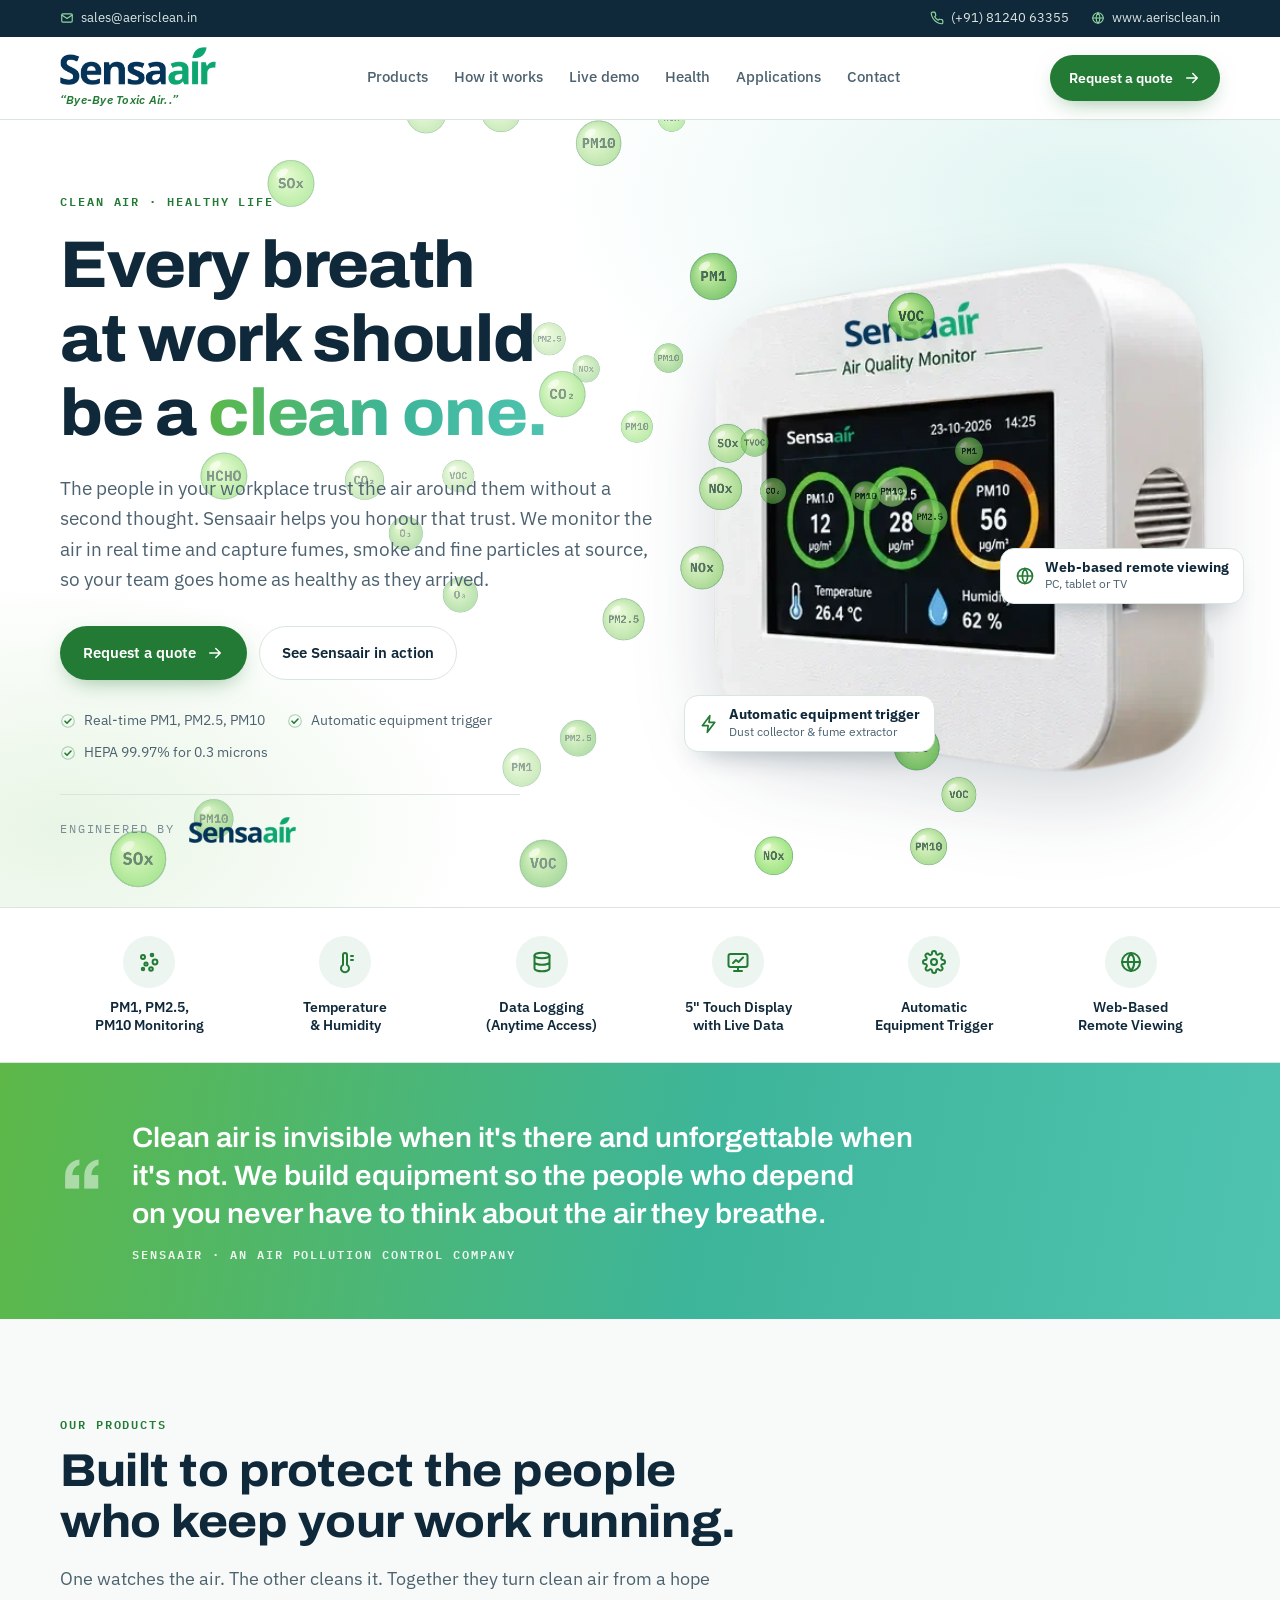
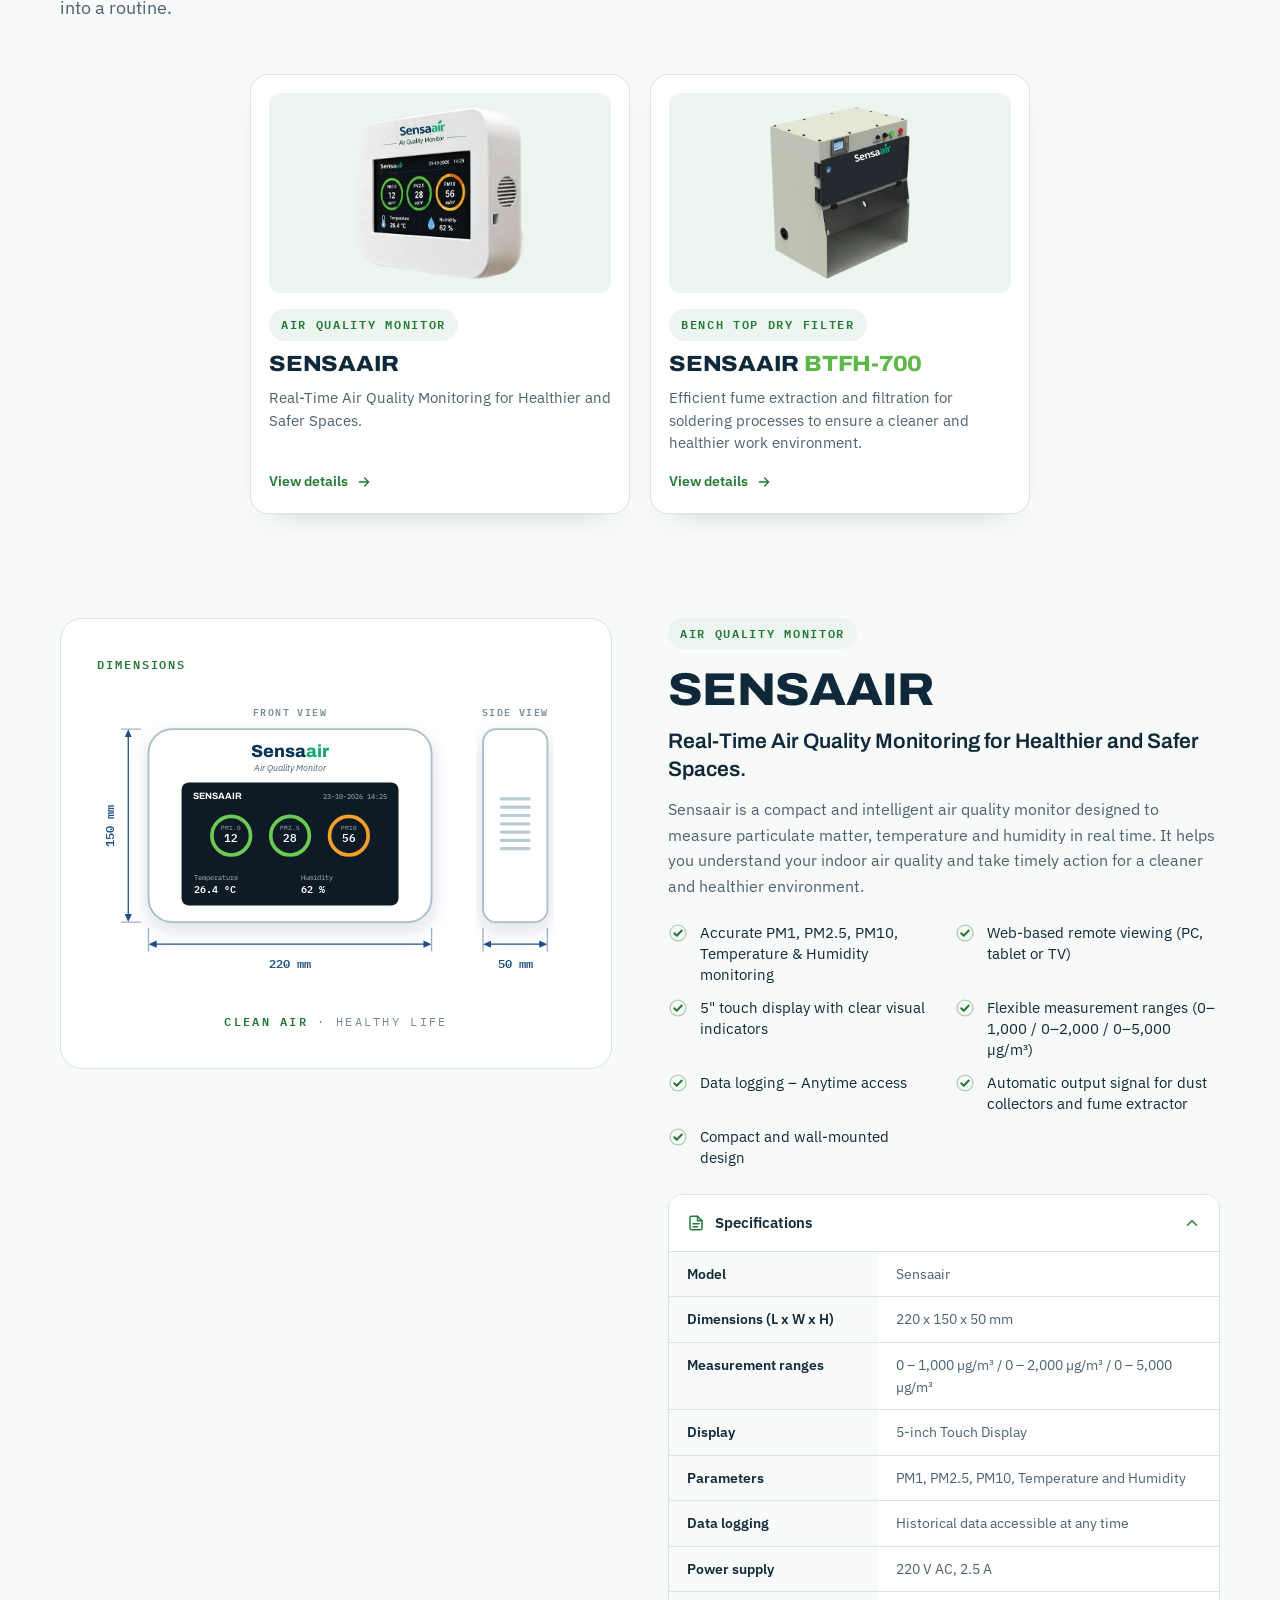
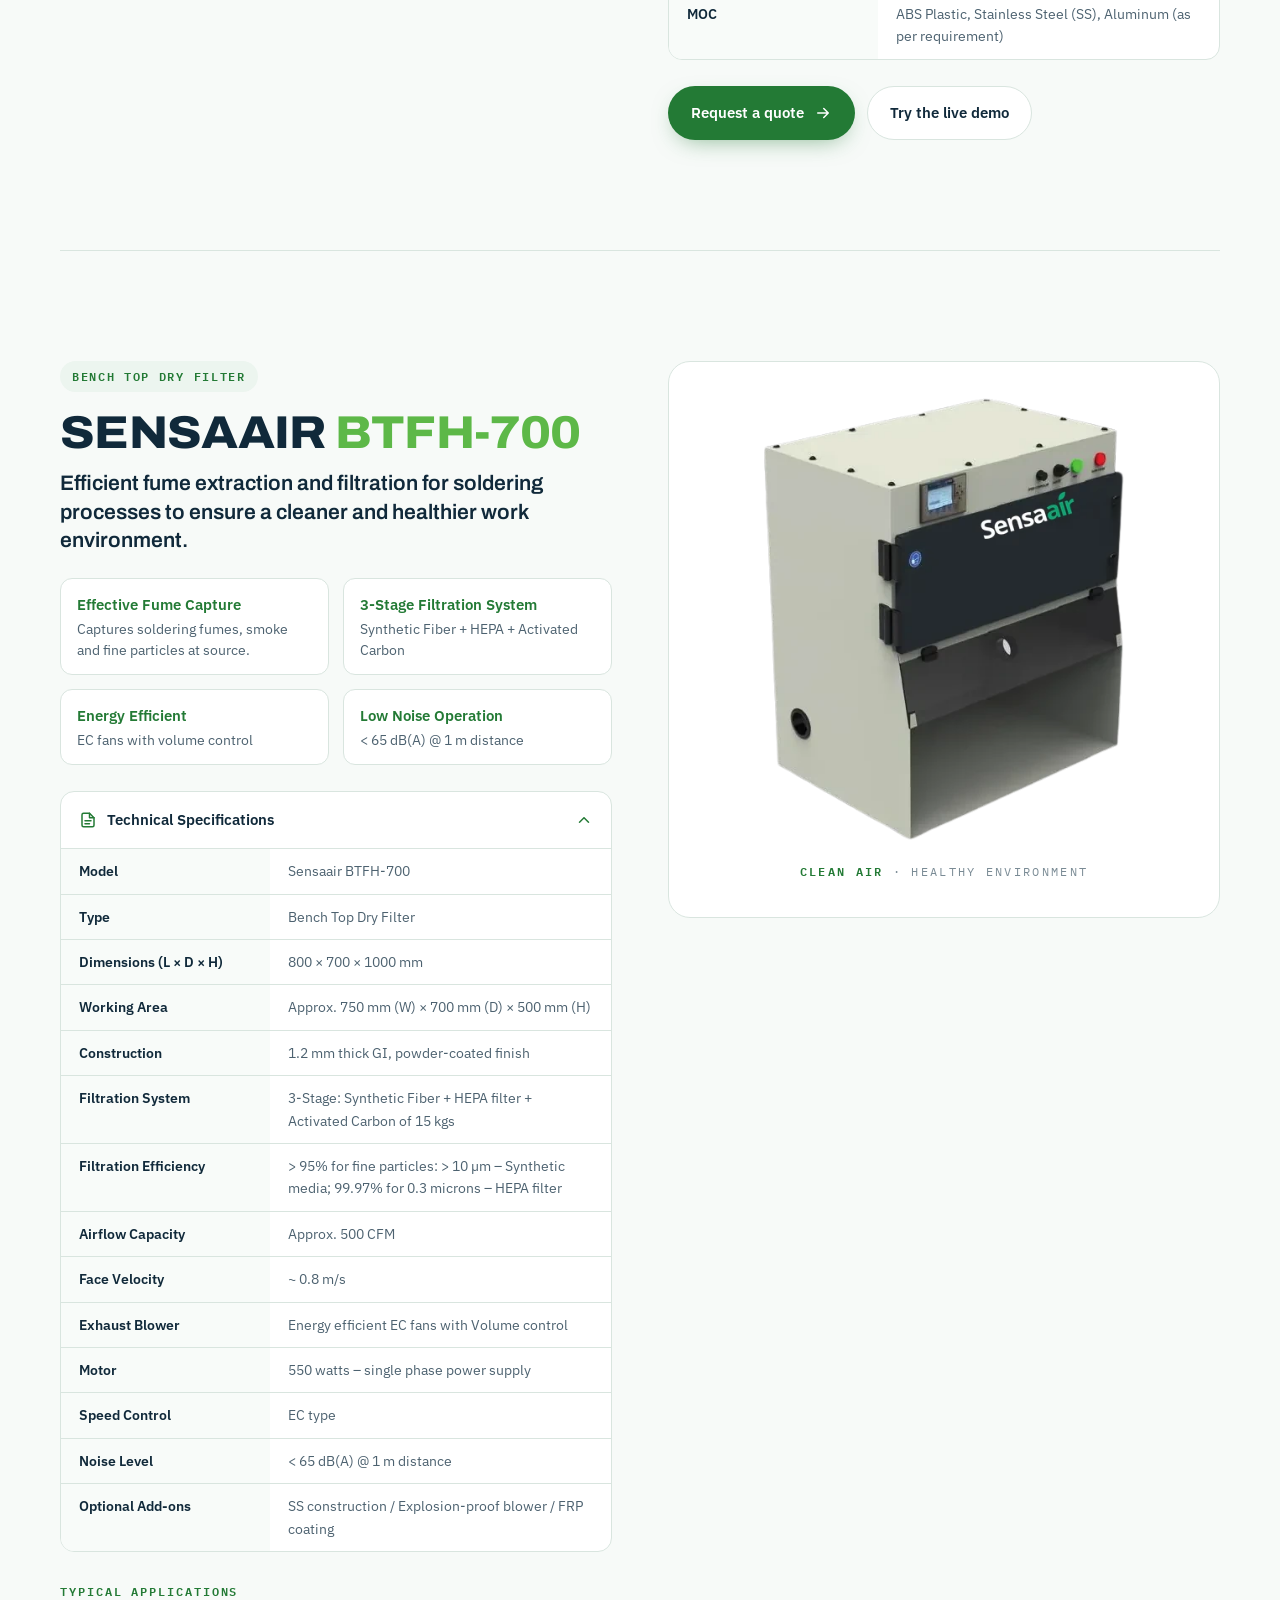
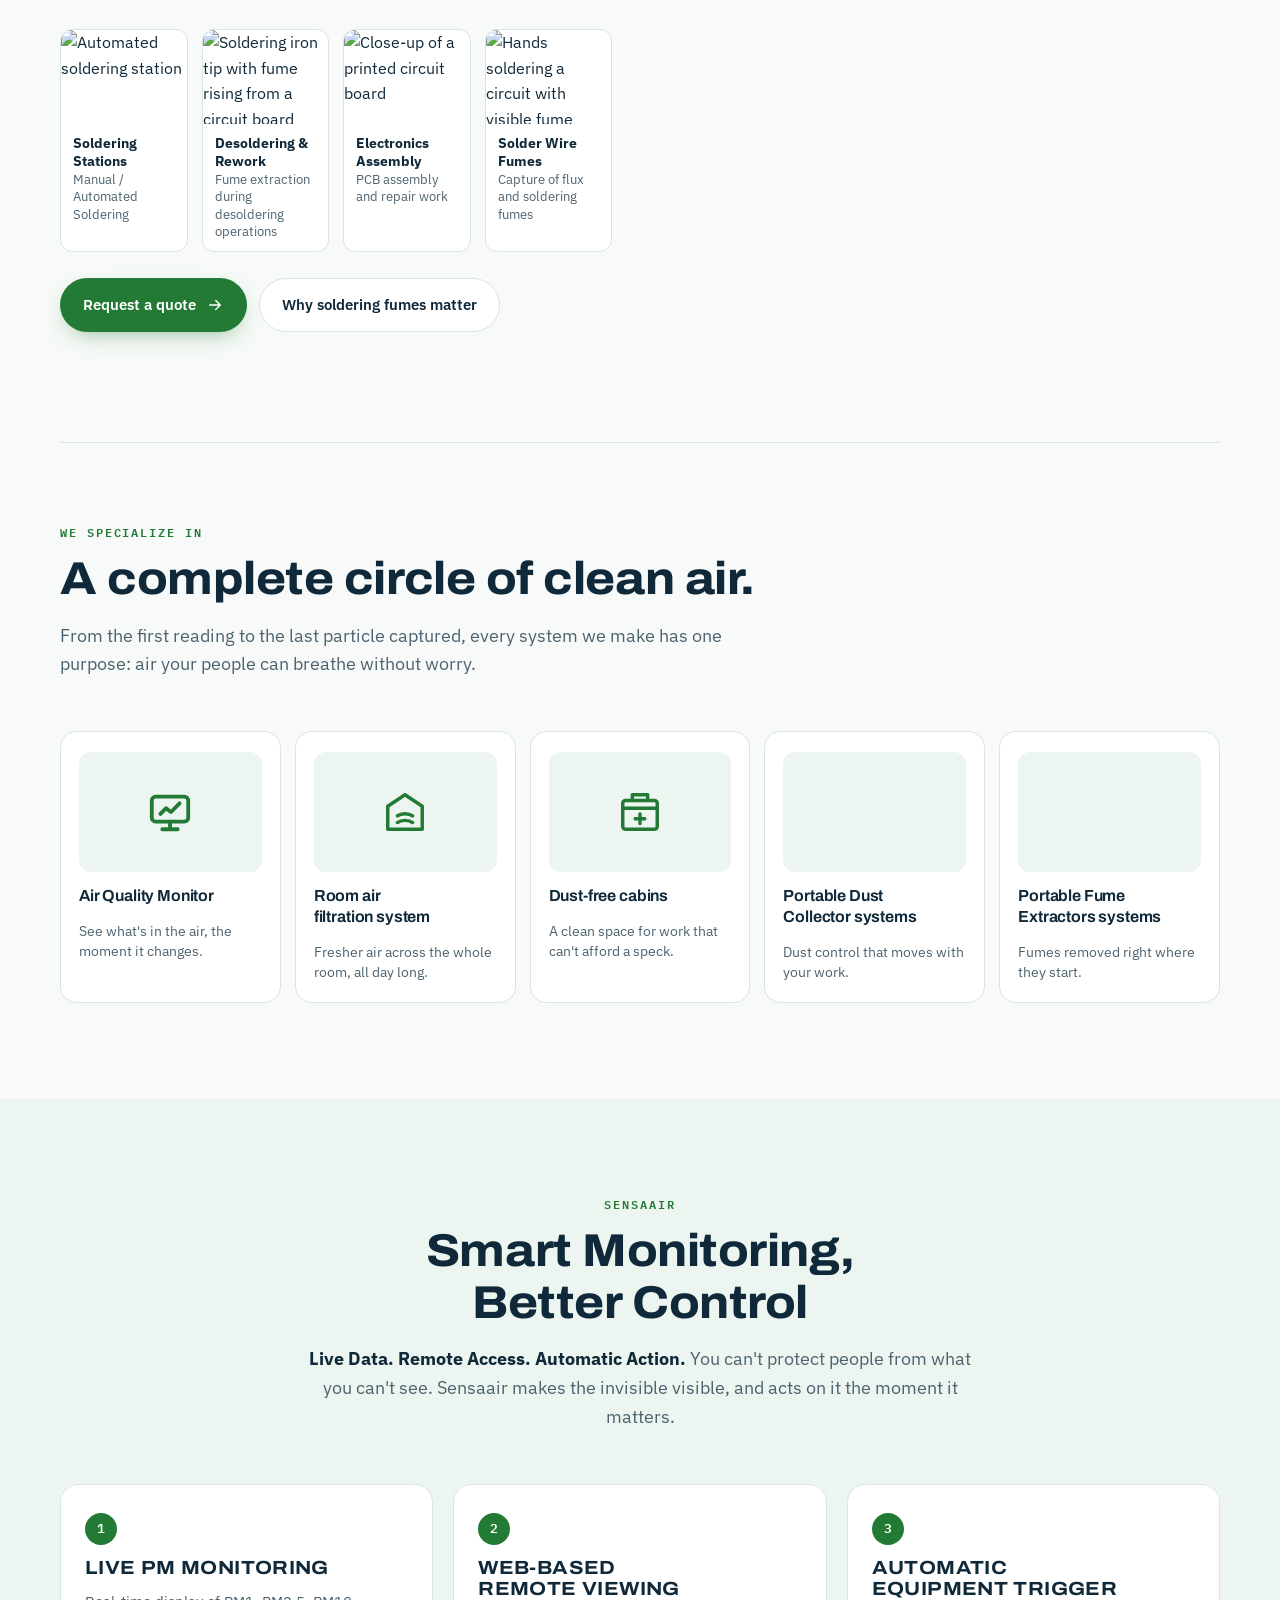
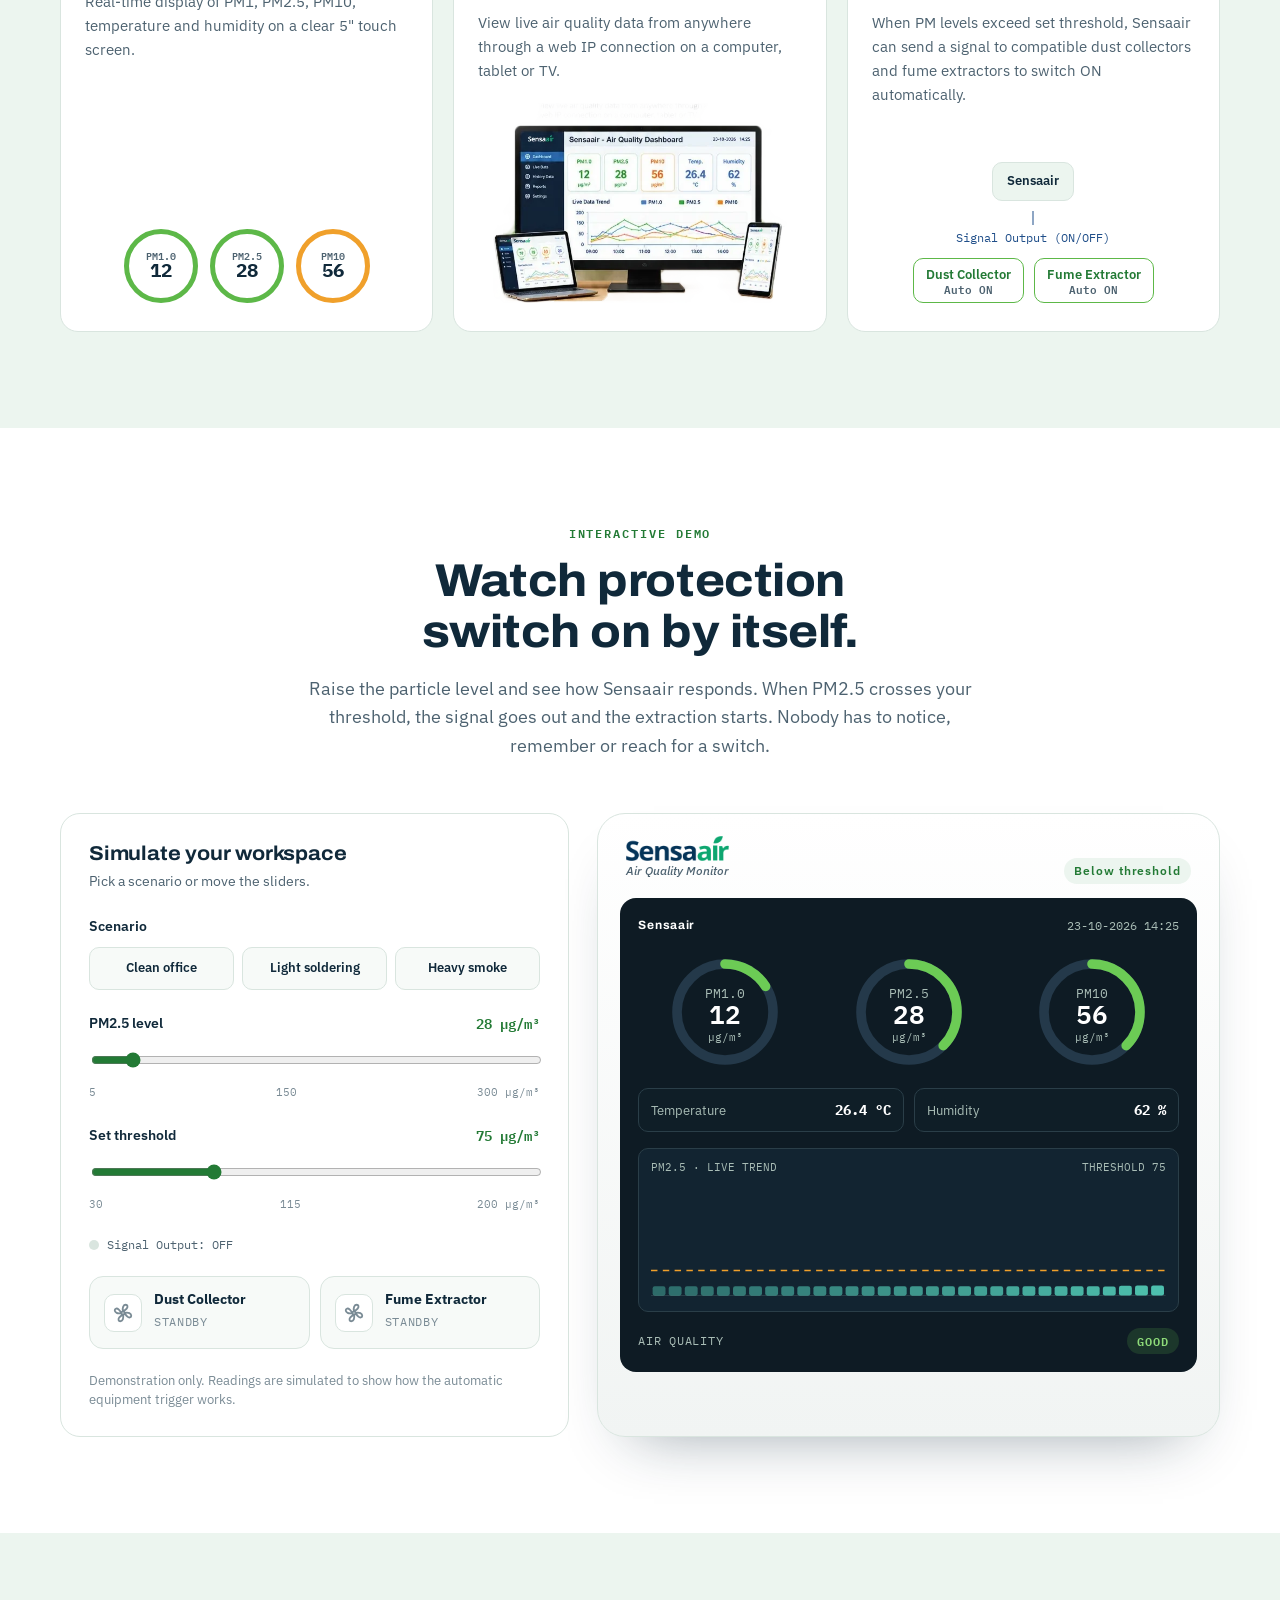
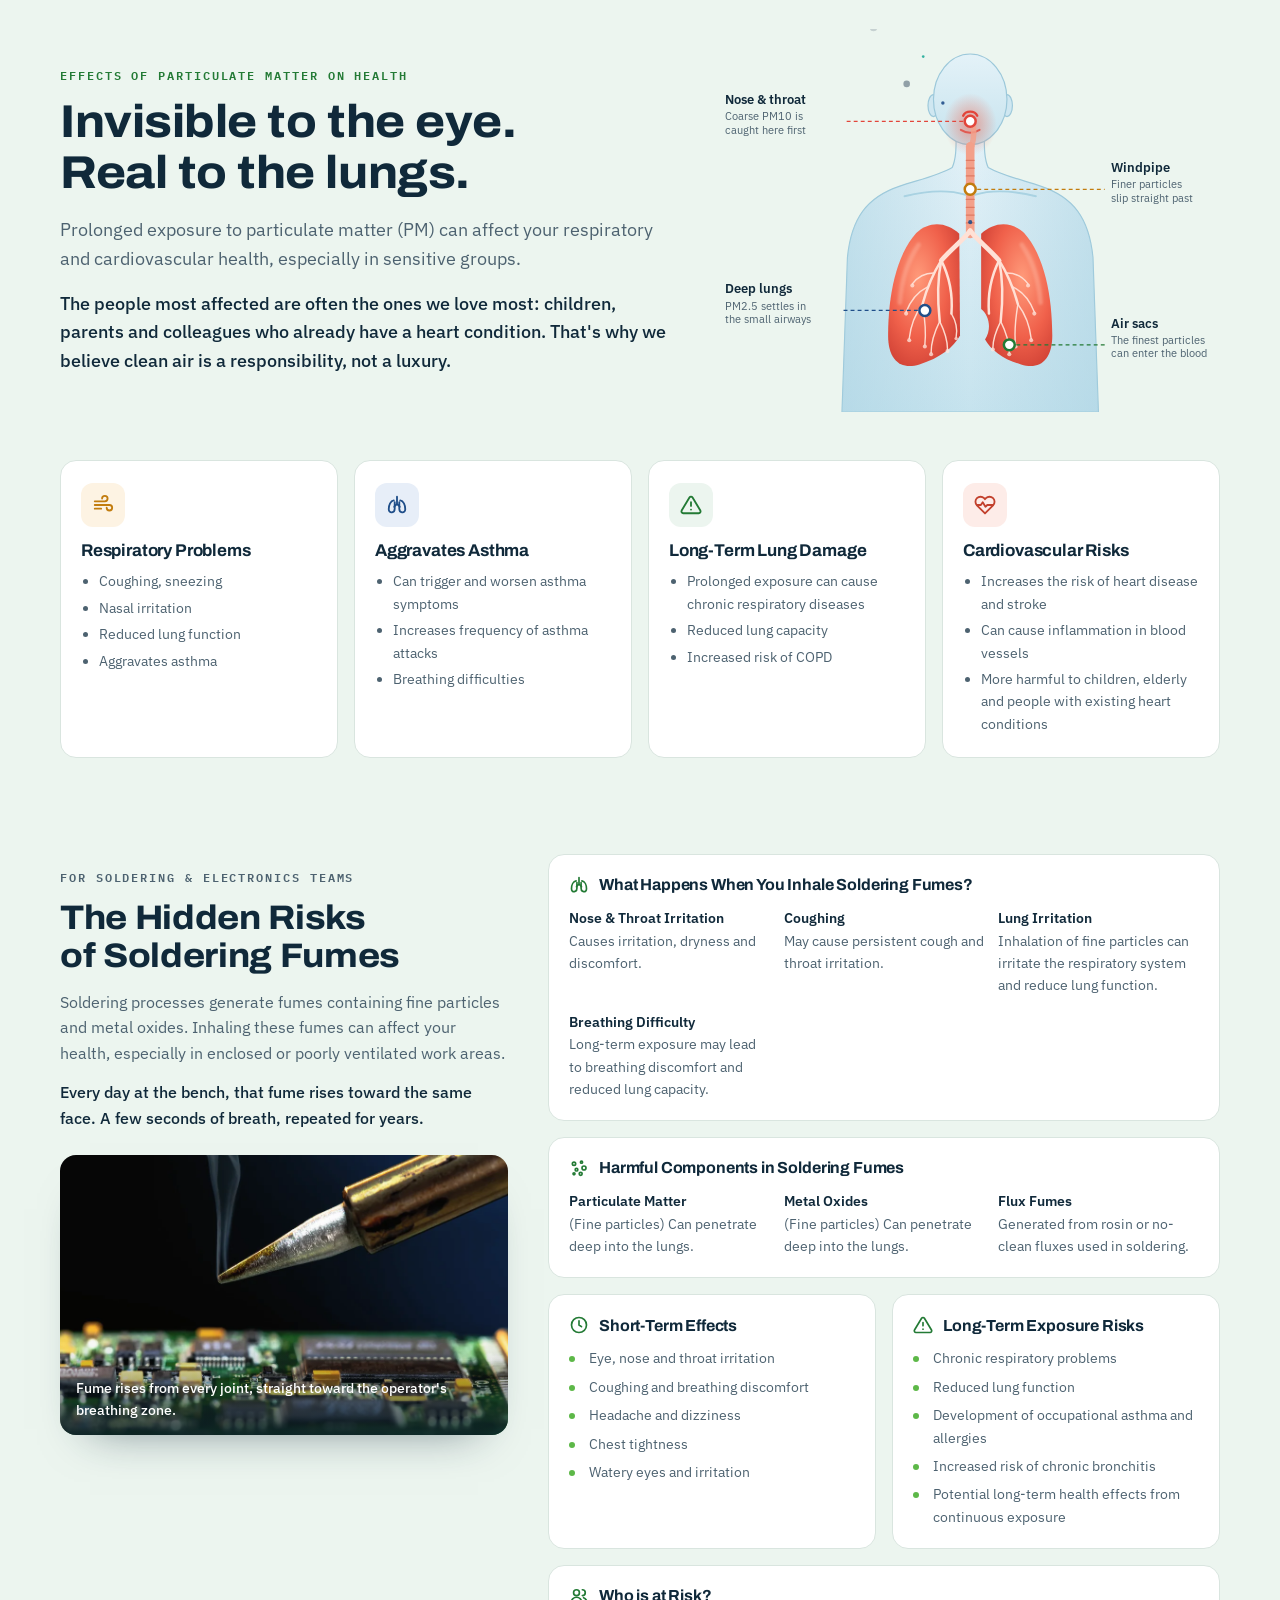
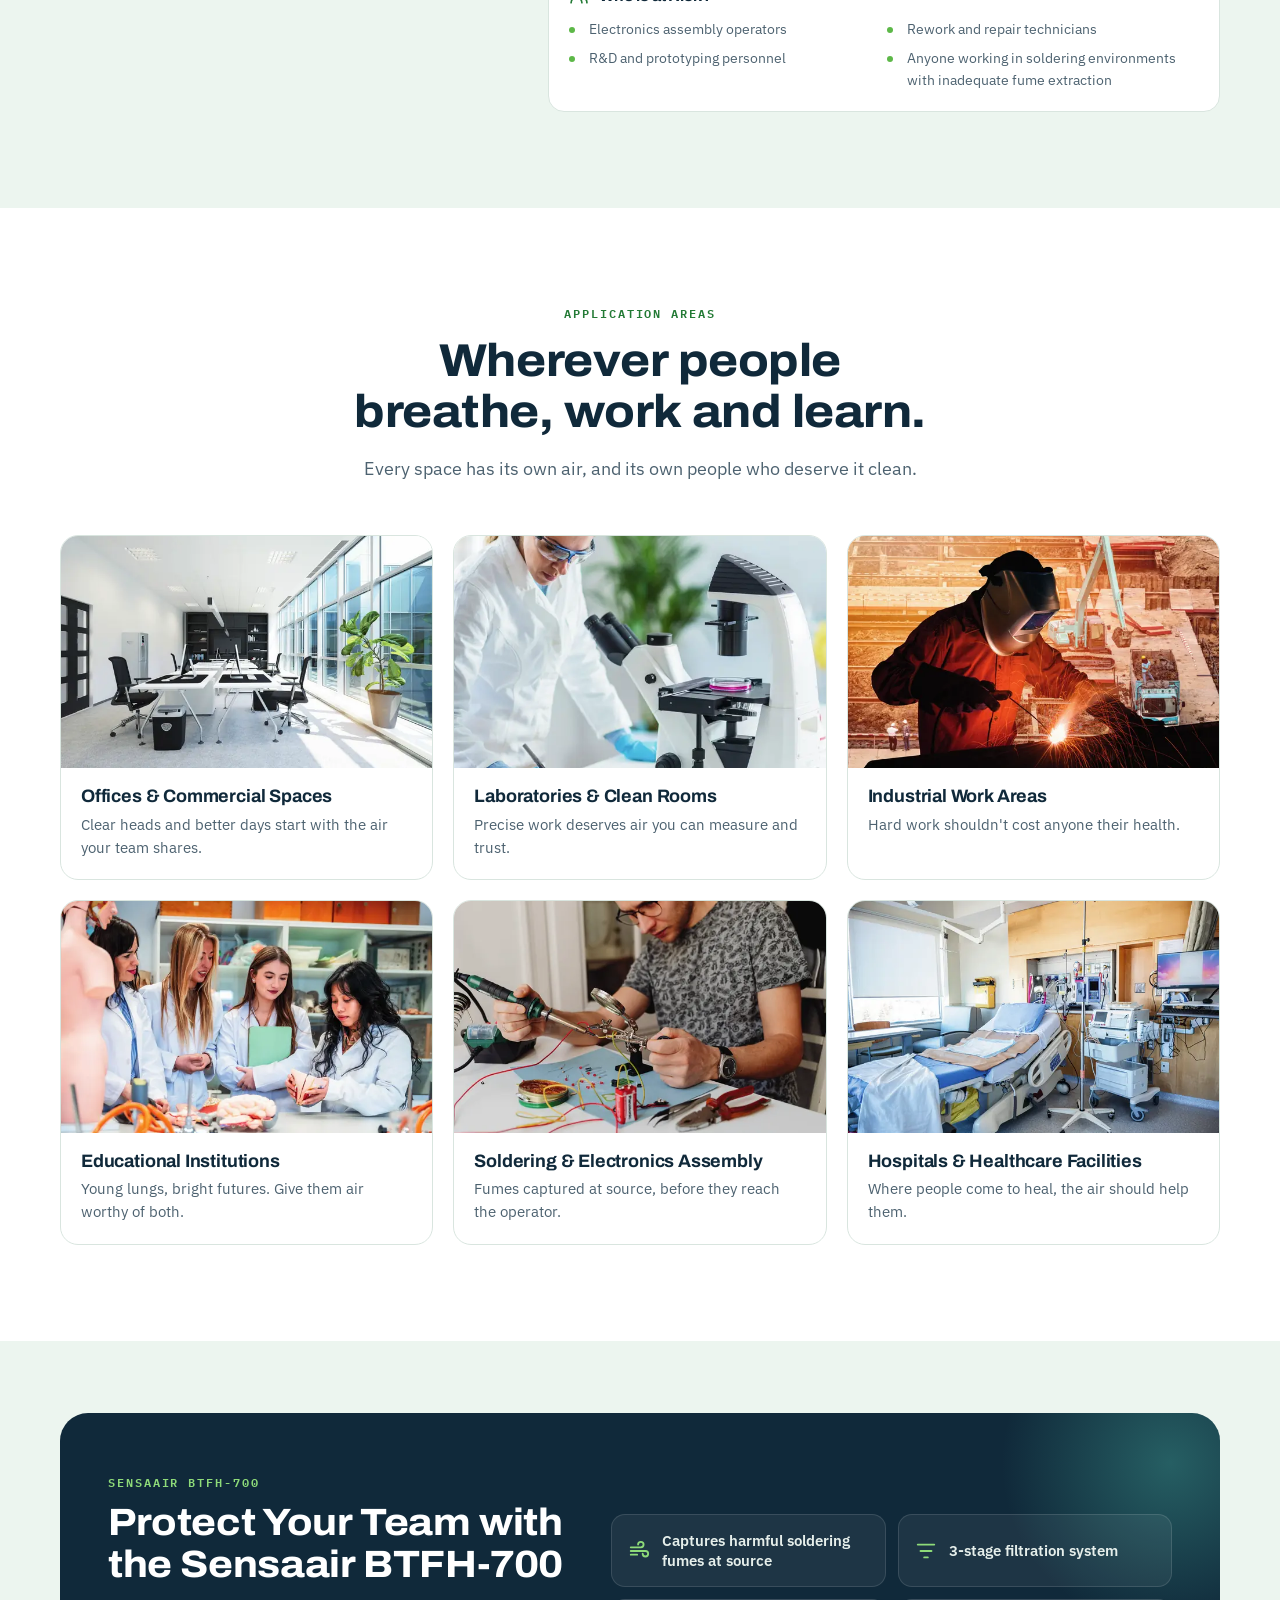
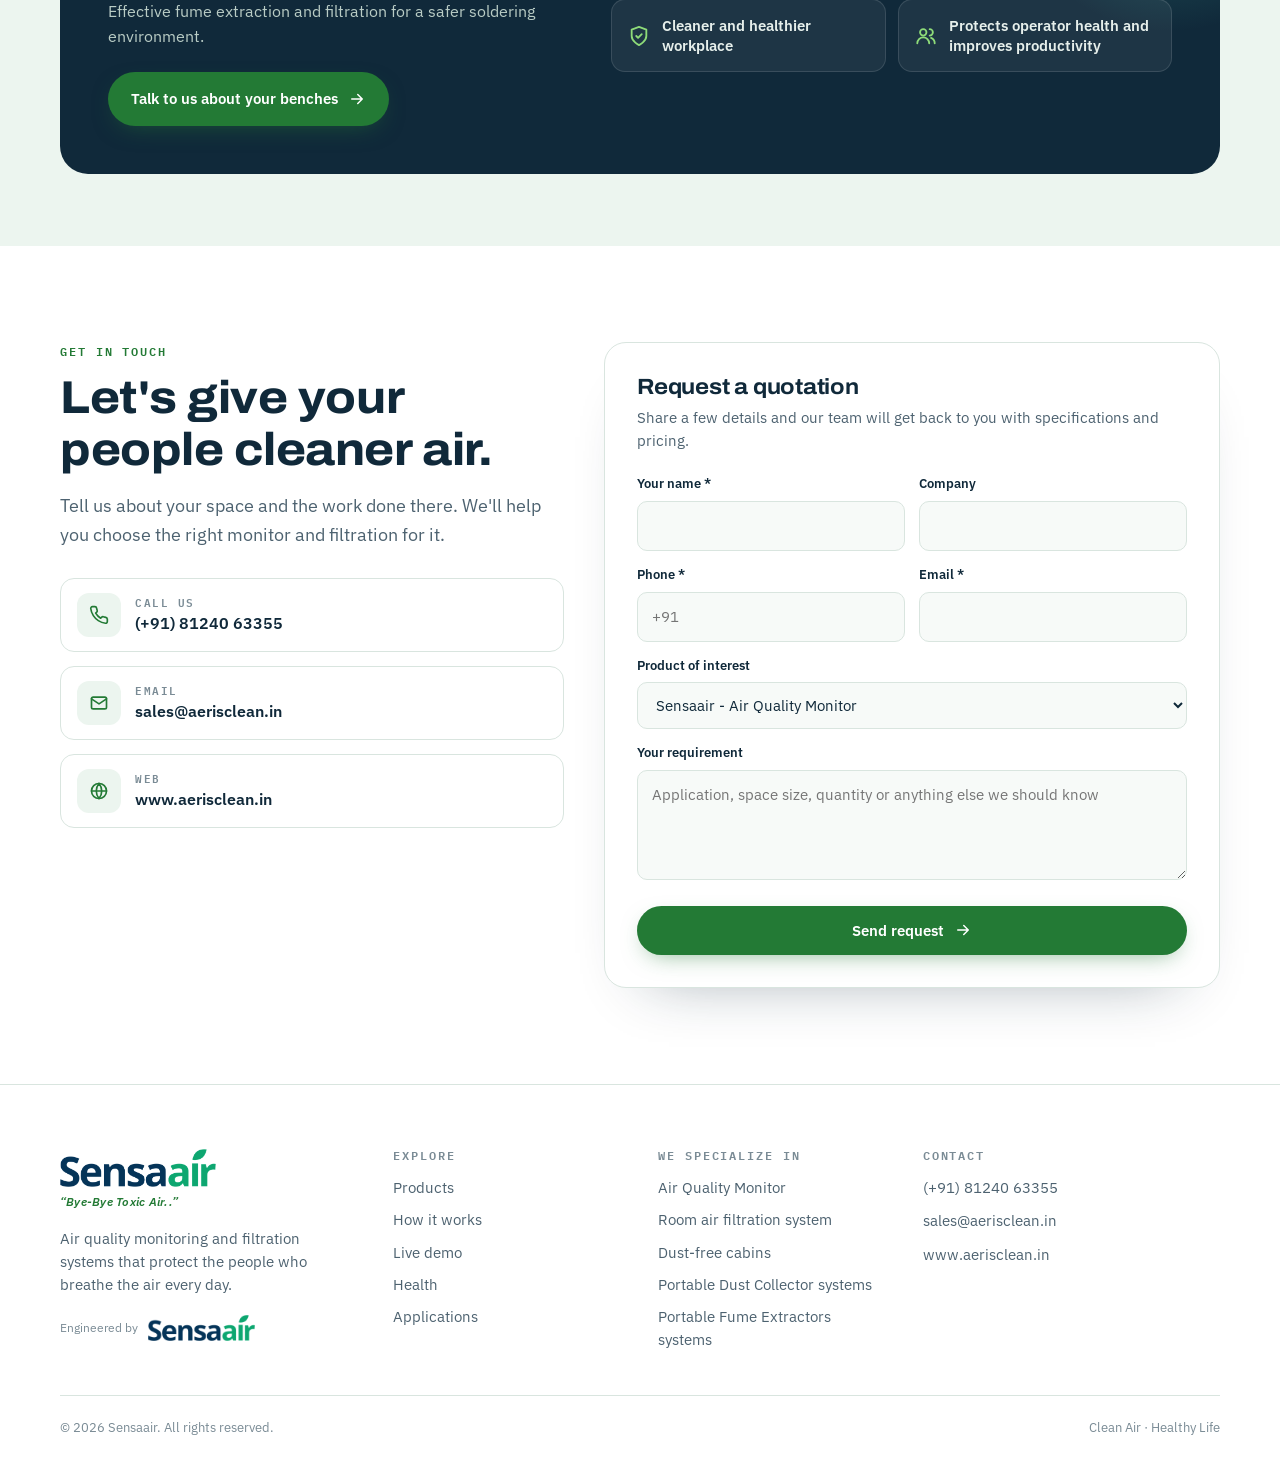
==== commit 161af33b: "Rebrand the site to Sensaair - Sensaair logo (navy + green leaf) replaces the AERIS CLEAN emblem and" ====
--- a/index.html
+++ b/index.html
@@ -3,10 +3,10 @@
 <head>
 <meta charset="UTF-8">
 <meta name="viewport" content="width=device-width, initial-scale=1.0, viewport-fit=cover">
-<title>AERIS CLEAN | Air Quality Monitors &amp; Fume Extraction | Chennai</title>
-  <link rel="icon" type="image/png" href="aeris(Logo).png">
+<title>Sensaair | Air Quality Monitors &amp; Fume Extraction | Chennai</title>
+  <link rel="icon" type="image/png" href="/assets/brand/sensaair-icon.png">
 <meta name="claude:viewport-fit-sides" content="cover">
-<meta name="description" content="AERIS CLEAN: Aeris Sense real-time air quality monitor and AERIS CLEAN BTFH-700 bench top fume extractor. Clean Air, Healthy Life. Chennai, India.">
+<meta name="description" content="Sensaair real-time air quality monitor and Sensaair BTFH-700 bench top fume extractor. Clean Air, Healthy Life. Chennai, India.">
 <link rel="preconnect" href="https://fonts.googleapis.com">
 <link rel="preconnect" href="https://fonts.gstatic.com" crossorigin>
 <link rel="stylesheet" href="https://fonts.googleapis.com/css2?family=Archivo:wdth,wght@100..125,400..800&family=IBM+Plex+Mono:wght@400;500;600&family=IBM+Plex+Sans:wght@400;500;600&display=swap">
@@ -75,6 +75,8 @@
 .nav .wrap{display:flex;align-items:center;justify-content:space-between;gap:16px;padding-block:10px}
 .brand{display:flex;align-items:center;gap:12px;text-decoration:none}
 .brand img{width:52px;height:auto}
+.brand .brand-logo{width:auto;height:38px;display:block}
+.hero-by .by-logo,.by .by-logo{width:auto;height:26px;display:block}
 .brand-name{font-family:var(--f-display);font-stretch:118%;font-weight:700;font-size:21px;letter-spacing:.14em;line-height:1;color:var(--ink)}
 .brand-name b{font-weight:700;background:var(--brand-grad);-webkit-background-clip:text;background-clip:text;color:transparent}
 .brand-tag{display:block;font-family:var(--f-body);font-style:italic;font-weight:600;font-size:12px;color:var(--green);margin-top:5px;letter-spacing:.02em}
@@ -451,9 +453,8 @@
 
 <header class="nav" id="top">
   <div class="wrap">
-    <a href="#top" class="brand" aria-label="AERIS CLEAN home">
-      <img src="[data-uri]" alt="AERIS CLEAN emblem" width="52" height="43">
-      <span><span class="brand-name">AERIS <b>CLEAN</b></span><span class="brand-tag">“Bye-Bye Toxic Air..”</span></span>
+    <a href="#top" class="brand" aria-label="Sensaair home">
+      <span><img class="brand-logo" src="/assets/brand/sensaair-logo.webp" alt="Sensaair" width="157" height="38"><span class="brand-tag">“Bye-Bye Toxic Air..”</span></span>
     </a>
     <nav class="nav-links" aria-label="Main">
       <a href="#products">Products</a>
@@ -487,29 +488,29 @@
     <div class="hero-copy">
       <p class="eyebrow">Clean Air · Healthy Life</p>
       <h1>Every breath at work should be a <span class="grad">clean one.</span></h1>
-      <p class="lede">The people in your workplace trust the air around them without a second thought. AERIS CLEAN helps you honour that trust. We monitor the air in real time and capture fumes, smoke and fine particles at source, so your team goes home as healthy as they arrived.</p>
+      <p class="lede">The people in your workplace trust the air around them without a second thought. Sensaair helps you honour that trust. We monitor the air in real time and capture fumes, smoke and fine particles at source, so your team goes home as healthy as they arrived.</p>
       <div class="hero-actions">
         <a href="#contact" class="btn btn--primary">Request a quote <svg><use href="#i-arrow"/></svg></a>
-        <a href="#demo" class="btn btn--ghost">See Aeris Sense in action</a>
+        <a href="#demo" class="btn btn--ghost">See Sensaair in action</a>
       </div>
       <div class="hero-meta">
         <span><svg><use href="#i-check"/></svg>Real-time PM1, PM2.5, PM10</span>
         <span><svg><use href="#i-check"/></svg>Automatic equipment trigger</span>
         <span><svg><use href="#i-check"/></svg>HEPA 99.97% for 0.3 microns</span>
       </div>
-      <div class="hero-by"><span>Engineered by</span><b class="by-name">AERIS CLEAN</b></div>
+      <div class="hero-by"><span>Engineered by</span><img class="by-logo" src="/assets/brand/sensaair-logo.webp" alt="Sensaair" width="107" height="26"></div>
     </div>
     <div class="hero-visual">
       <div class="halo"></div>
-      <img class="device" src="[data-uri]" alt="Aeris Sense air quality monitor showing PM1.0 12, PM2.5 28, PM10 56 µg/m³, temperature 26.4 °C and humidity 62 %" width="457" height="466">
+      <img class="device" src="[data-uri]" alt="Sensaair air quality monitor showing PM1.0 12, PM2.5 28, PM10 56 µg/m³, temperature 26.4 °C and humidity 62 %" width="457" height="466">
       <div class="float-chip chip-b"><svg><use href="#i-wifi"/></svg><span><b>Web-based remote viewing</b><small>PC, tablet or TV</small></span></div>
       <div class="float-chip chip-a"><svg><use href="#i-bolt"/></svg><span><b>Automatic equipment trigger</b><small>Dust collector &amp; fume extractor</small></span></div>
     </div>
   </div>
 </section>
 
-<!-- FEATURE ROW (from Aeris Sense brochure) -->
-<section class="features" aria-label="Aeris Sense features">
+<!-- FEATURE ROW (from Sensaair brochure) -->
+<section class="features" aria-label="Sensaair features">
   <div class="wrap">
     <ul>
       <li><span class="ic"><svg><use href="#i-particles"/></svg></span>PM1, PM2.5,<br>PM10 Monitoring</li>
@@ -526,7 +527,7 @@
 <section class="promise">
   <div class="wrap">
     <span class="mark" aria-hidden="true">“</span>
-    <p>Clean air is invisible when it's there and unforgettable when it's not. We build equipment so the people who depend on you never have to think about the air they breathe.<small>AERIS CLEAN · An air pollution control company</small></p>
+    <p>Clean air is invisible when it's there and unforgettable when it's not. We build equipment so the people who depend on you never have to think about the air they breathe.<small>Sensaair · An air pollution control company</small></p>
   </div>
 </section>
 
@@ -541,17 +542,17 @@
 
     <!-- PRODUCT CARDS -->
     <div class="pcards" role="list">
-      <a class="pcard" role="listitem" href="#aeris-sense"><div class="pcard-img"><img src="assets/products/aeris-sense-card.webp" alt="" width="457" height="466" loading="lazy"></div><span class="p-kicker">Air Quality Monitor</span><h3 class="pcard-title">AERIS <span class="alt">SENSE</span></h3><p>Real-Time Air Quality Monitoring for Healthier and Safer Spaces.</p><span class="pcard-more" aria-hidden="true">View details <svg><use href="#i-arrow"/></svg></span><span class="sr-only"> – view details of AERIS SENSE</span></a>
-      <a class="pcard" role="listitem" href="#btfh-700"><div class="pcard-img"><img src="assets/products/btfh-700.webp" alt="" width="429" height="527" loading="lazy"></div><span class="p-kicker">Bench Top Dry Filter</span><h3 class="pcard-title">AERIS CLEAN <span class="alt">BTFH-700</span></h3><p>Efficient fume extraction and filtration for soldering processes to ensure a cleaner and healthier work environment.</p><span class="pcard-more" aria-hidden="true">View details <svg><use href="#i-arrow"/></svg></span><span class="sr-only"> – view details of AERIS CLEAN BTFH-700</span></a>
-    </div>
-
-    <!-- AERIS SENSE -->
-    <article class="product" id="aeris-sense">
+      <a class="pcard" role="listitem" href="#sensaair"><div class="pcard-img"><img src="assets/products/sensaair-card.webp" alt="" width="457" height="466" loading="lazy"></div><span class="p-kicker">Air Quality Monitor</span><h3 class="pcard-title">SENSAAIR</h3><p>Real-Time Air Quality Monitoring for Healthier and Safer Spaces.</p><span class="pcard-more" aria-hidden="true">View details <svg><use href="#i-arrow"/></svg></span><span class="sr-only"> – view details of SENSAAIR</span></a>
+      <a class="pcard" role="listitem" href="#btfh-700"><div class="pcard-img"><img src="assets/products/btfh-700.webp" alt="" width="429" height="527" loading="lazy"></div><span class="p-kicker">Bench Top Dry Filter</span><h3 class="pcard-title">SENSAAIR <span class="alt">BTFH-700</span></h3><p>Efficient fume extraction and filtration for soldering processes to ensure a cleaner and healthier work environment.</p><span class="pcard-more" aria-hidden="true">View details <svg><use href="#i-arrow"/></svg></span><span class="sr-only"> – view details of SENSAAIR BTFH-700</span></a>
+    </div>
+
+    <!-- SENSAAIR -->
+    <article class="product" id="sensaair">
       <div class="p-media">
         <p class="eyebrow" style="align-self:flex-start">Dimensions</p>
         <figure class="dimfig">
           <svg viewBox="0 0 520 320" role="img" aria-labelledby="dimT">
-            <title id="dimT">Aeris Sense dimensions: 220 mm long, 150 mm wide, 50 mm deep</title>
+            <title id="dimT">Sensaair dimensions: 220 mm long, 150 mm wide, 50 mm deep</title>
             <defs>
               <marker id="arw" viewBox="0 0 10 10" refX="5" refY="5" markerWidth="7" markerHeight="7" orient="auto-start-reverse"><path d="M0,1 L9,5 L0,9 z" fill="#1F4E89"/></marker>
               <filter id="dsh" x="-10%" y="-10%" width="120%" height="130%"><feDropShadow dx="0" dy="8" stdDeviation="9" flood-color="#10293A" flood-opacity=".14"/></filter>
@@ -561,11 +562,11 @@
             </g>
             <!-- front -->
             <rect x="56" y="36" width="308" height="210" rx="26" fill="#FFFFFF" stroke="#A9BEC7" stroke-width="2" filter="url(#dsh)"/>
-            <text x="210" y="66" text-anchor="middle" font-family="Archivo, Arial, sans-serif" font-size="19" font-weight="800" fill="#10293A">AERIS <tspan fill="#5DB848" font-weight="600">SENSE</tspan></text>
+            <text x="210" y="66" text-anchor="middle" font-family="Archivo, Arial, sans-serif" font-size="19" font-weight="800" fill="#05345A">Sensa<tspan fill="#10A972">air</tspan></text>
             <text x="210" y="82" text-anchor="middle" font-family="IBM Plex Sans, Arial, sans-serif" font-size="10" font-style="italic" fill="#4D6270">Air Quality Monitor</text>
             <rect x="92" y="94" width="236" height="134" rx="8" fill="#0E1B24"/>
             <g font-family="IBM Plex Mono, monospace">
-              <text x="104" y="112" font-size="10" font-weight="700" fill="#FFFFFF" font-family="Archivo, Arial, sans-serif">AERIS CLEAN</text>
+              <text x="104" y="112" font-size="10" font-weight="700" fill="#FFFFFF" font-family="Archivo, Arial, sans-serif">SENSAAIR</text>
               <text x="316" y="112" text-anchor="end" font-size="8" fill="#A9BDB6">23-10-2026  14:25</text>
               <g fill="none" stroke-width="4"><circle cx="146" cy="152" r="21" stroke="#6CCB55"/><circle cx="210" cy="152" r="21" stroke="#6CCB55"/><circle cx="274" cy="152" r="21" stroke="#F0A02B"/></g>
               <g text-anchor="middle" fill="#FFFFFF"><text x="146" y="146" font-size="6.5" fill="#A9BDB6">PM1.0</text><text x="146" y="159" font-size="12" font-weight="600">12</text>
@@ -596,9 +597,9 @@
       </div>
       <div class="p-copy">
         <span class="p-kicker">Air Quality Monitor</span>
-        <h3 class="p-title">AERIS <span class="alt">SENSE</span></h3>
+        <h3 class="p-title">SENSAAIR</h3>
         <p class="p-sub">Real-Time Air Quality Monitoring for Healthier and Safer Spaces.</p>
-        <p class="p-desc">Aeris Sense is a compact and intelligent air quality monitor designed to measure particulate matter, temperature and humidity in real time. It helps you understand your indoor air quality and take timely action for a cleaner and healthier environment.</p>
+        <p class="p-desc">Sensaair is a compact and intelligent air quality monitor designed to measure particulate matter, temperature and humidity in real time. It helps you understand your indoor air quality and take timely action for a cleaner and healthier environment.</p>
 
         <ul class="ticks" aria-label="Key features">
           <li><svg><use href="#i-check"/></svg>Accurate PM1, PM2.5, PM10, Temperature &amp; Humidity monitoring</li>
@@ -614,7 +615,7 @@
           <summary><span class="sum-l"><svg><use href="#i-doc"/></svg>Specifications</span><svg class="chev"><use href="#i-chev"/></svg></summary>
           <div class="tbl">
             <table>
-              <tr><th>Model</th><td>Aeris Sense</td></tr>
+              <tr><th>Model</th><td>Sensaair</td></tr>
               <tr><th>Dimensions (L x W x H)</th><td>220 x 150 x 50 mm</td></tr>
               <tr><th>Measurement ranges</th><td>0 – 1,000 µg/m³ / 0 – 2,000 µg/m³ / 0 – 5,000 µg/m³</td></tr>
               <tr><th>Display</th><td>5-inch Touch Display</td></tr>
@@ -627,24 +628,24 @@
         </details>
 
         <div class="p-actions">
-          <a href="#contact" class="btn btn--primary" data-product="Aeris Sense - Air Quality Monitor">Request a quote <svg><use href="#i-arrow"/></svg></a>
+          <a href="#contact" class="btn btn--primary" data-product="Sensaair - Air Quality Monitor">Request a quote <svg><use href="#i-arrow"/></svg></a>
           <a href="#demo" class="btn btn--ghost">Try the live demo</a>
         </div>
       </div>
     </article>
 
-    <!-- AERIS CLEAN BTFH-700 -->
+    <!-- SENSAAIR BTFH-700 -->
     <article class="product flip" id="btfh-700">
       <div class="p-media">
         <div class="shot" style="max-width:360px">
-          <img src="assets/products/btfh-700.webp" alt="AERIS CLEAN BTFH-700 bench top dry filter fume extractor" width="429" height="527">
+          <img src="assets/products/btfh-700.webp" alt="Sensaair BTFH-700 bench top dry filter fume extractor" width="429" height="527">
         </div>
 
         <p class="tagline"><b>Clean Air</b> · Healthy Environment</p>
       </div>
       <div class="p-copy">
         <span class="p-kicker">Bench Top Dry Filter</span>
-        <h3 class="p-title">AERIS CLEAN <span class="alt">BTFH-700</span></h3>
+        <h3 class="p-title">SENSAAIR <span class="alt">BTFH-700</span></h3>
         <p class="p-sub">Efficient fume extraction and filtration for soldering processes to ensure a cleaner and healthier work environment.</p>
 
         <div class="hl">
@@ -658,7 +659,7 @@
           <summary><span class="sum-l"><svg><use href="#i-doc"/></svg>Technical Specifications</span><svg class="chev"><use href="#i-chev"/></svg></summary>
           <div class="tbl">
             <table>
-              <tr><th>Model</th><td>AERIS CLEAN BTFH-700</td></tr>
+              <tr><th>Model</th><td>Sensaair BTFH-700</td></tr>
               <tr><th>Type</th><td>Bench Top Dry Filter</td></tr>
               <tr><th>Dimensions (L × D × H)</th><td>800 × 700 × 1000 mm</td></tr>
               <tr><th>Working Area</th><td>Approx. 750 mm (W) × 700 mm (D) × 500 mm (H)</td></tr>
@@ -685,7 +686,7 @@
         </div>
 
         <div class="p-actions">
-          <a href="#contact" class="btn btn--primary" data-product="AERIS CLEAN BTFH-700 - Bench Top Dry Filter">Request a quote <svg><use href="#i-arrow"/></svg></a>
+          <a href="#contact" class="btn btn--primary" data-product="Sensaair BTFH-700 - Bench Top Dry Filter">Request a quote <svg><use href="#i-arrow"/></svg></a>
           <a href="#soldering-risks" class="btn btn--ghost">Why soldering fumes matter</a>
         </div>
       </div>
@@ -713,9 +714,9 @@
 <section class="band band--tint" id="how">
   <div class="wrap">
     <div class="section-head center">
-      <p class="eyebrow">Aeris Sense</p>
+      <p class="eyebrow">Sensaair</p>
       <h2 class="h2">Smart Monitoring, Better Control</h2>
-      <p class="lede"><strong style="color:var(--ink)">Live Data. Remote Access. Automatic Action.</strong> You can't protect people from what you can't see. Aeris Sense makes the invisible visible, and acts on it the moment it matters.</p>
+      <p class="lede"><strong style="color:var(--ink)">Live Data. Remote Access. Automatic Action.</strong> You can't protect people from what you can't see. Sensaair makes the invisible visible, and acts on it the moment it matters.</p>
     </div>
     <div class="how-grid">
       <div class="how-card">
@@ -732,14 +733,14 @@
         <span class="num">2</span>
         <h3>Web-Based Remote Viewing</h3>
         <p>View live air quality data from anywhere through a web IP connection on a computer, tablet or TV.</p>
-        <div class="media"><img src="[data-uri]" alt="Aeris Sense air quality dashboard shown on a monitor, laptop and phone" width="544" height="370"></div>
+        <div class="media"><img src="[data-uri]" alt="Sensaair air quality dashboard shown on a monitor, laptop and phone" width="544" height="370"></div>
       </div>
       <div class="how-card">
         <span class="num">3</span>
         <h3>Automatic Equipment Trigger</h3>
-        <p>When PM levels exceed set threshold, Aeris Sense can send a signal to compatible dust collectors and fume extractors to switch ON automatically.</p>
+        <p>When PM levels exceed set threshold, Sensaair can send a signal to compatible dust collectors and fume extractors to switch ON automatically.</p>
         <div class="flow" aria-hidden="true">
-          <span class="node">Aeris Sense</span>
+          <span class="node">Sensaair</span>
           <span class="sig">Signal Output (ON/OFF)</span>
           <div class="outs"><span>Dust Collector<small>Auto ON</small></span><span>Fume Extractor<small>Auto ON</small></span></div>
         </div>
@@ -754,7 +755,7 @@
     <div class="section-head center">
       <p class="eyebrow">Interactive demo</p>
       <h2 class="h2">Watch protection switch on by itself.</h2>
-      <p class="lede">Raise the particle level and see how Aeris Sense responds. When PM2.5 crosses your threshold, the signal goes out and the extraction starts. Nobody has to notice, remember or reach for a switch.</p>
+      <p class="lede">Raise the particle level and see how Sensaair responds. When PM2.5 crosses your threshold, the signal goes out and the extraction starts. Nobody has to notice, remember or reach for a switch.</p>
     </div>
     <div class="sim">
       <div class="sim-panel">
@@ -790,11 +791,11 @@
 
       <div class="device-mock" aria-live="polite">
         <div class="dm-head">
-          <div class="dm-brand">AERIS <span>SENSE</span><small>Air Quality Monitor</small></div>
+          <div class="dm-brand"><img src="/assets/brand/sensaair-logo.webp" alt="Sensaair" width="103" height="25" style="display:block;height:25px;width:auto"><small>Air Quality Monitor</small></div>
           <span class="pill good" id="simPill" style="background:var(--tint);color:var(--green)">Below threshold</span>
         </div>
         <div class="screen">
-          <div class="scr-top"><b>AERIS CLEAN</b><span id="clock">23-10-2026 14:25</span></div>
+          <div class="scr-top"><b>Sensaair</b><span id="clock">23-10-2026 14:25</span></div>
           <div class="gauges">
             <div class="gauge" id="g1"></div>
             <div class="gauge" id="g2"></div>
@@ -1066,10 +1067,10 @@
   <div class="wrap">
     <div class="protect">
       <div style="position:relative;z-index:1">
-        <p class="eyebrow" style="color:#8EDB79">AERIS CLEAN BTFH-700</p>
-        <h2 style="margin-top:10px">Protect Your Team with the AERIS CLEAN BTFH-700</h2>
+        <p class="eyebrow" style="color:#8EDB79">Sensaair BTFH-700</p>
+        <h2 style="margin-top:10px">Protect Your Team with the Sensaair BTFH-700</h2>
         <p>Effective fume extraction and filtration for a safer soldering environment.</p>
-        <a href="#contact" class="btn btn--primary" data-product="AERIS CLEAN BTFH-700 - Bench Top Dry Filter">Talk to us about your benches <svg><use href="#i-arrow"/></svg></a>
+        <a href="#contact" class="btn btn--primary" data-product="Sensaair BTFH-700 - Bench Top Dry Filter">Talk to us about your benches <svg><use href="#i-arrow"/></svg></a>
       </div>
       <ul>
         <li><svg><use href="#i-wind"/></svg>Captures harmful soldering fumes at source</li>
@@ -1107,8 +1108,8 @@
             <div><label for="fEmail">Email *</label><input id="fEmail" name="email" type="email" required autocomplete="email"></div>
             <div class="full"><label for="fProduct">Product of interest</label>
               <select id="fProduct" name="product">
-                <option>Aeris Sense - Air Quality Monitor</option>
-                <option>AERIS CLEAN BTFH-700 - Bench Top Dry Filter</option>
+                <option>Sensaair - Air Quality Monitor</option>
+                <option>Sensaair BTFH-700 - Bench Top Dry Filter</option>
                 <option>Room air filtration system</option>
                 <option>Dust-free cabins</option>
                 <option>Portable Dust Collector systems</option>
@@ -1142,9 +1143,9 @@
   <div class="wrap">
     <div class="f-grid">
       <div class="f-brand">
-        <a href="#top" class="brand"><img src="[data-uri]" alt="" width="52" height="43"><span><span class="brand-name">AERIS <b>CLEAN</b></span><span class="brand-tag">“Bye-Bye Toxic Air..”</span></span></a>
+        <a href="#top" class="brand"><span><img class="brand-logo" src="/assets/brand/sensaair-logo.webp" alt="Sensaair" width="157" height="38"><span class="brand-tag">“Bye-Bye Toxic Air..”</span></span></a>
         <p>Air quality monitoring and filtration systems that protect the people who breathe the air every day.</p>
-        <div class="by"><span>Engineered by</span><b class="by-name">AERIS CLEAN</b></div>
+        <div class="by"><span>Engineered by</span><img class="by-logo" src="/assets/brand/sensaair-logo.webp" alt="Sensaair" width="107" height="26"></div>
       </div>
       <div>
         <h4>Explore</h4>
@@ -1152,7 +1153,7 @@
       </div>
       <div>
         <h4>We specialize in</h4>
-        <ul><li><a href="#aeris-sense">Air Quality Monitor</a></li><li><a href="#products">Room air filtration system</a></li><li><a href="#products">Dust-free cabins</a></li><li><a href="#products">Portable Dust Collector systems</a></li><li><a href="#btfh-700">Portable Fume Extractors systems</a></li></ul>
+        <ul><li><a href="#sensaair">Air Quality Monitor</a></li><li><a href="#products">Room air filtration system</a></li><li><a href="#products">Dust-free cabins</a></li><li><a href="#products">Portable Dust Collector systems</a></li><li><a href="#btfh-700">Portable Fume Extractors systems</a></li></ul>
       </div>
       <div>
         <h4>Contact</h4>
@@ -1164,7 +1165,7 @@
       </div>
     </div>
     <div class="f-bottom">
-      <span>© 2026 AERIS CLEAN. All rights reserved.</span>
+      <span>© 2026 Sensaair. All rights reserved.</span>
       <span>Clean Air · Healthy Life</span>
     </div>
   </div>
@@ -1372,7 +1373,7 @@
     var bad=[];if(!n)bad.push('your name');if(!p)bad.push('a phone number');if(!m||!/^[^\s@]+@[^\s@]+\.[^\s@]+$/.test(m))bad.push('a valid email');
     if(bad.length){err.textContent='Please add '+bad.join(', ')+' so we can reach you.';err.hidden=false;return;}
     err.hidden=true;
-    var t='Quotation request – AERIS CLEAN\n'+
+    var t='Quotation request – Sensaair\n'+
       'Name: '+n+'\n'+(document.getElementById('fCompany').value.trim()?'Company: '+document.getElementById('fCompany').value.trim()+'\n':'')+
       'Phone: '+p+'\nEmail: '+m+'\nProduct: '+document.getElementById('fProduct').value+'\n'+
       (document.getElementById('fMsg').value.trim()?'Requirement: '+document.getElementById('fMsg').value.trim():'');
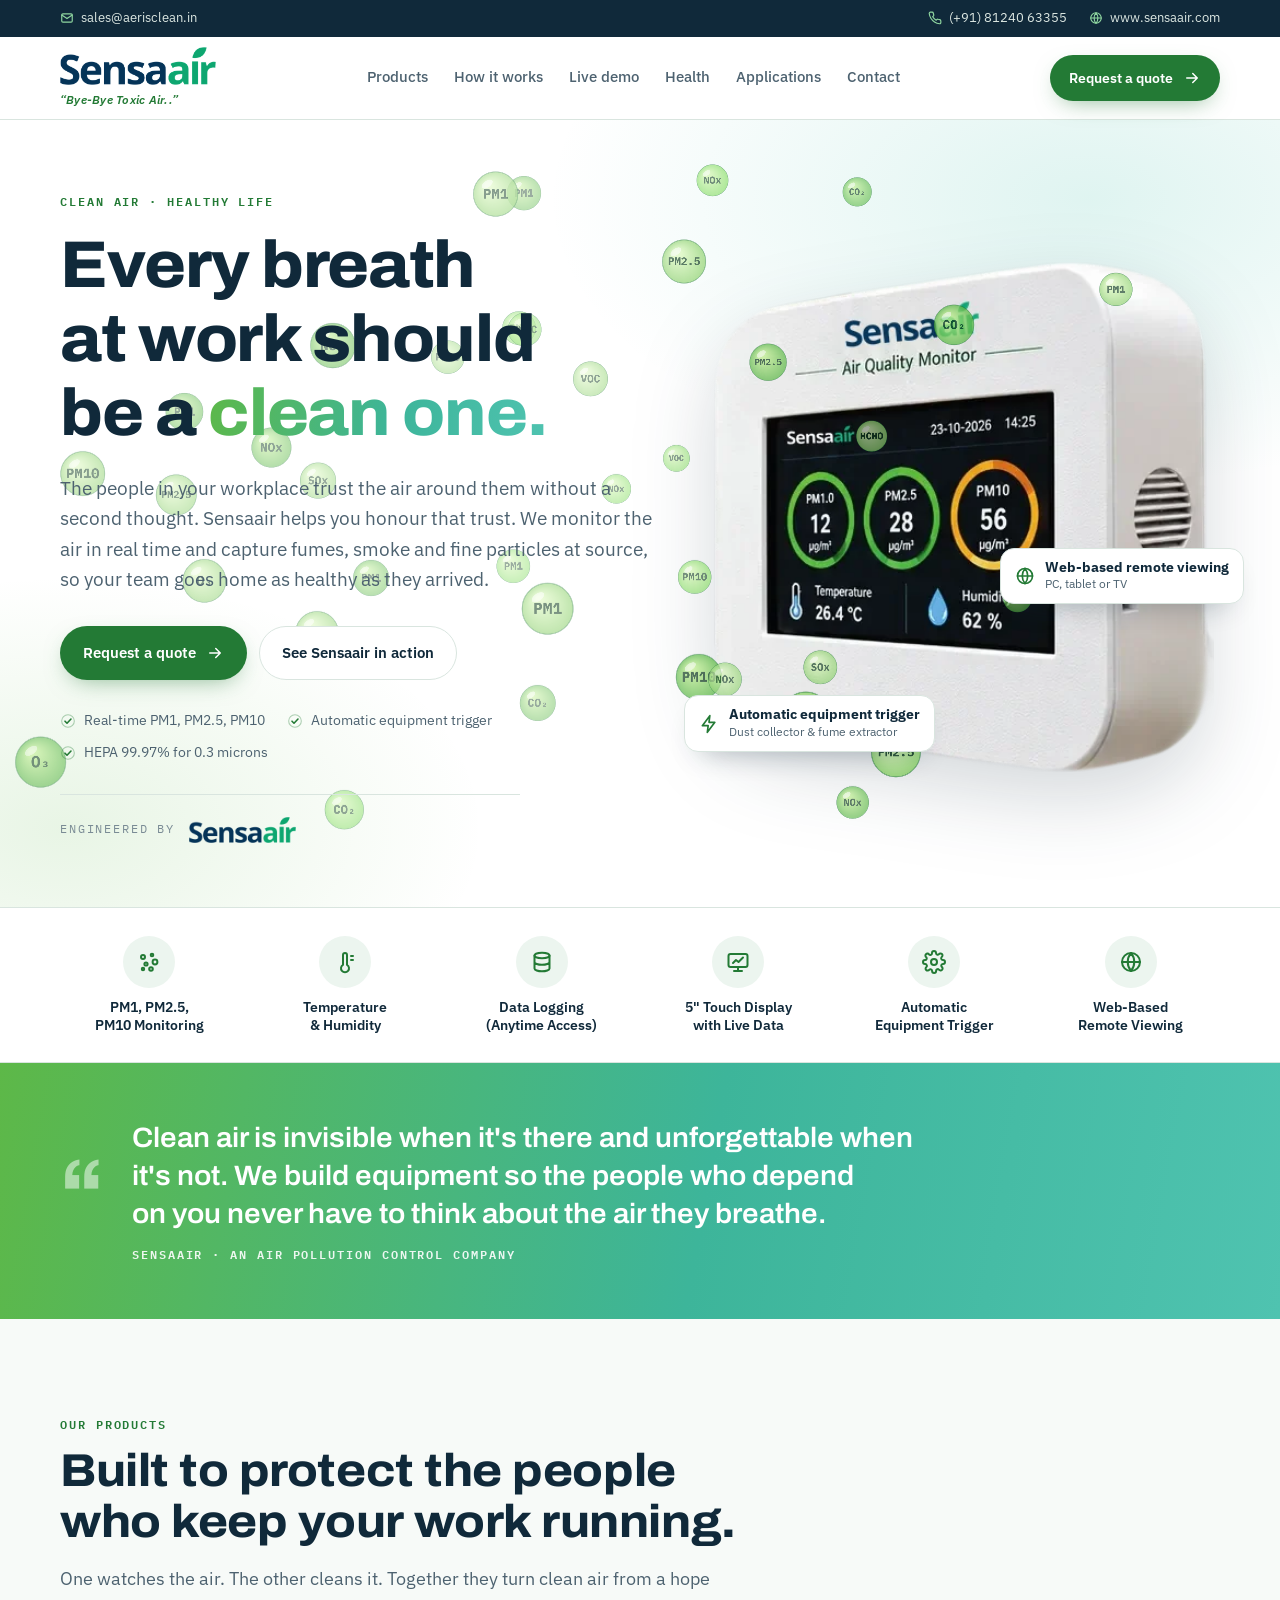
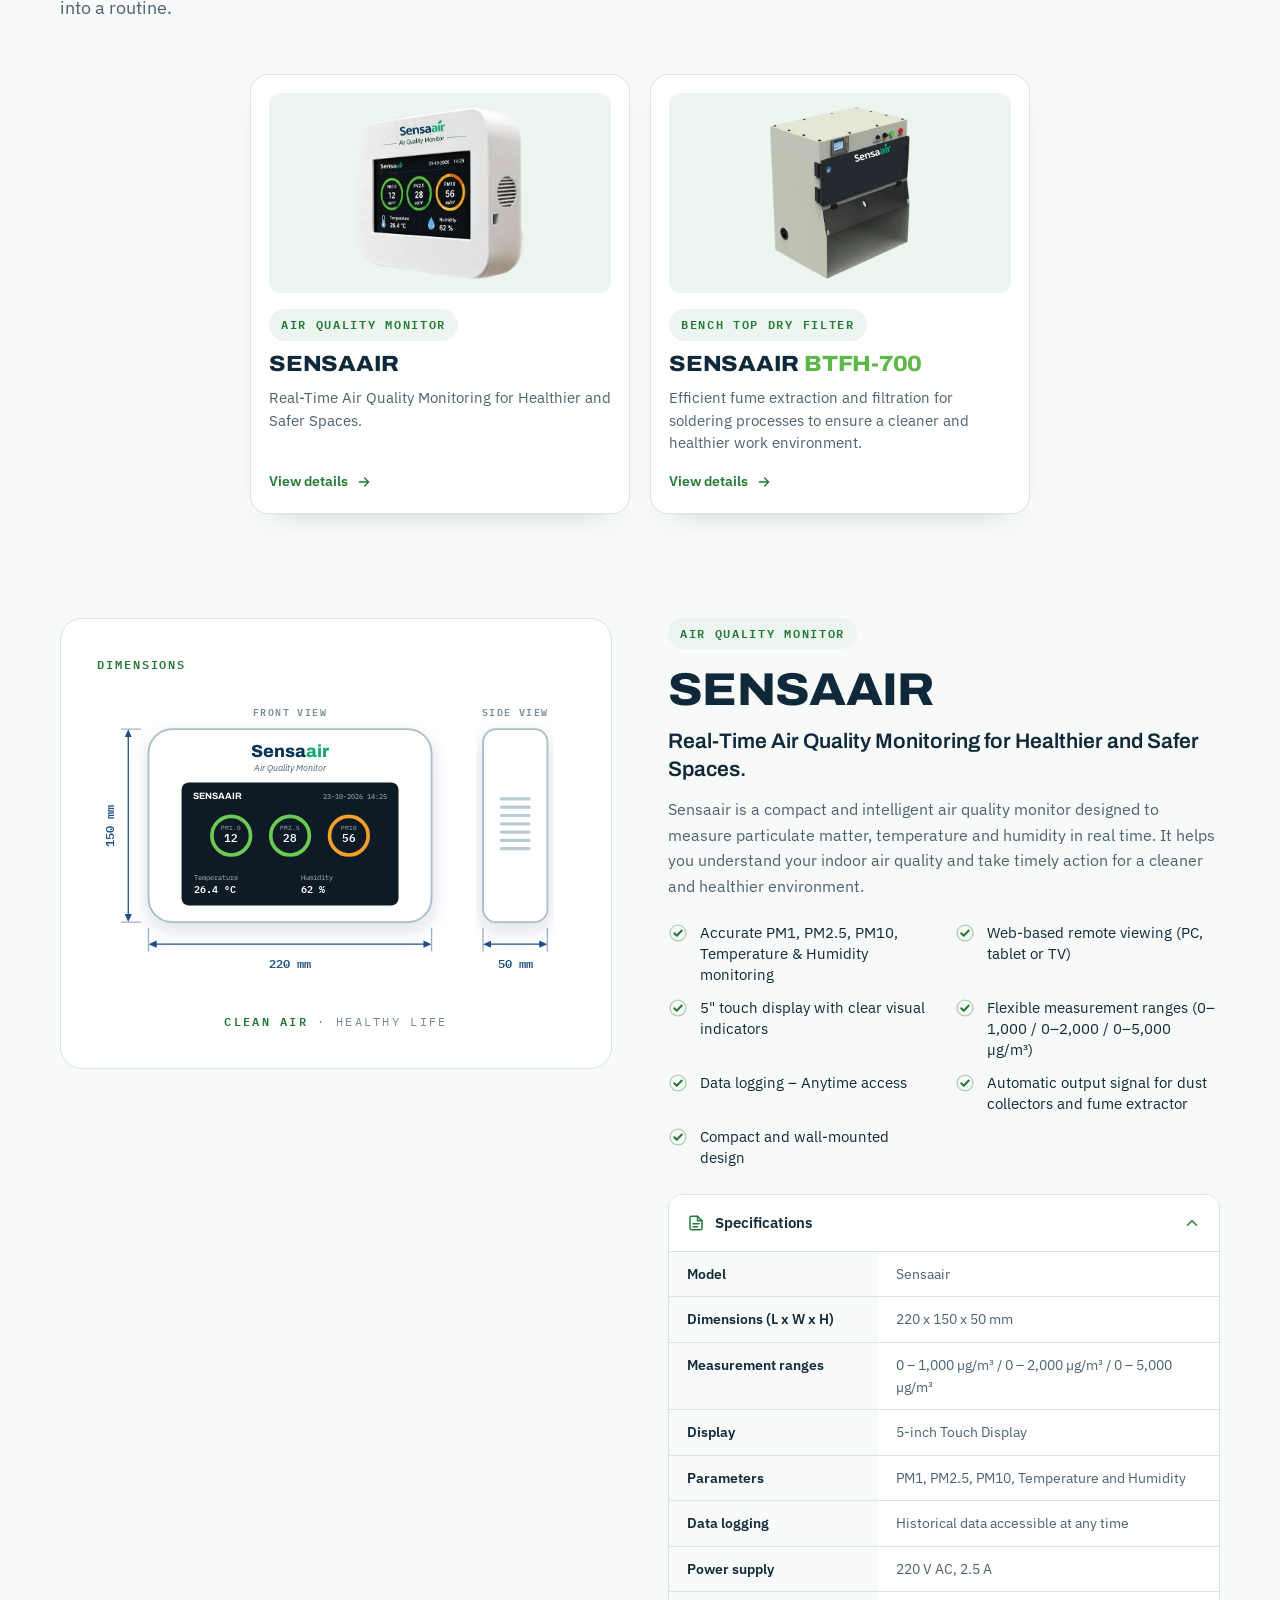
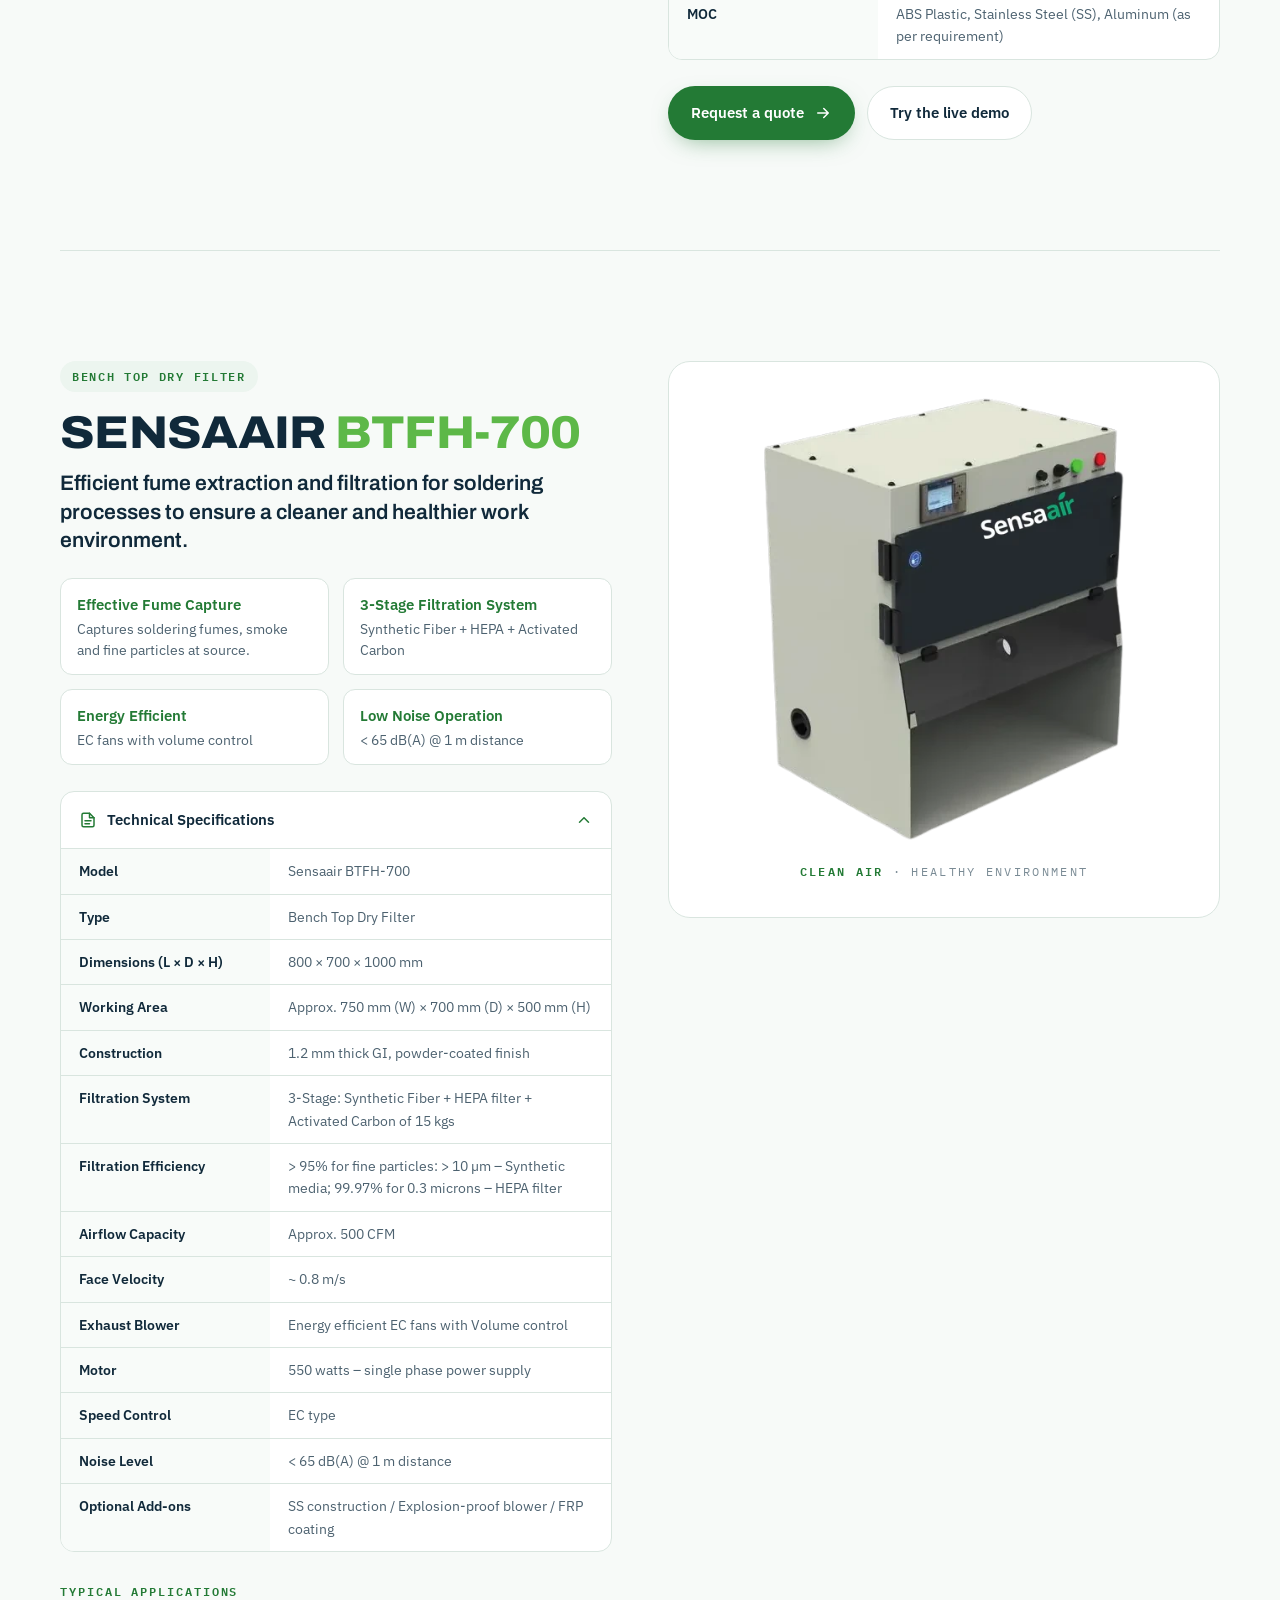
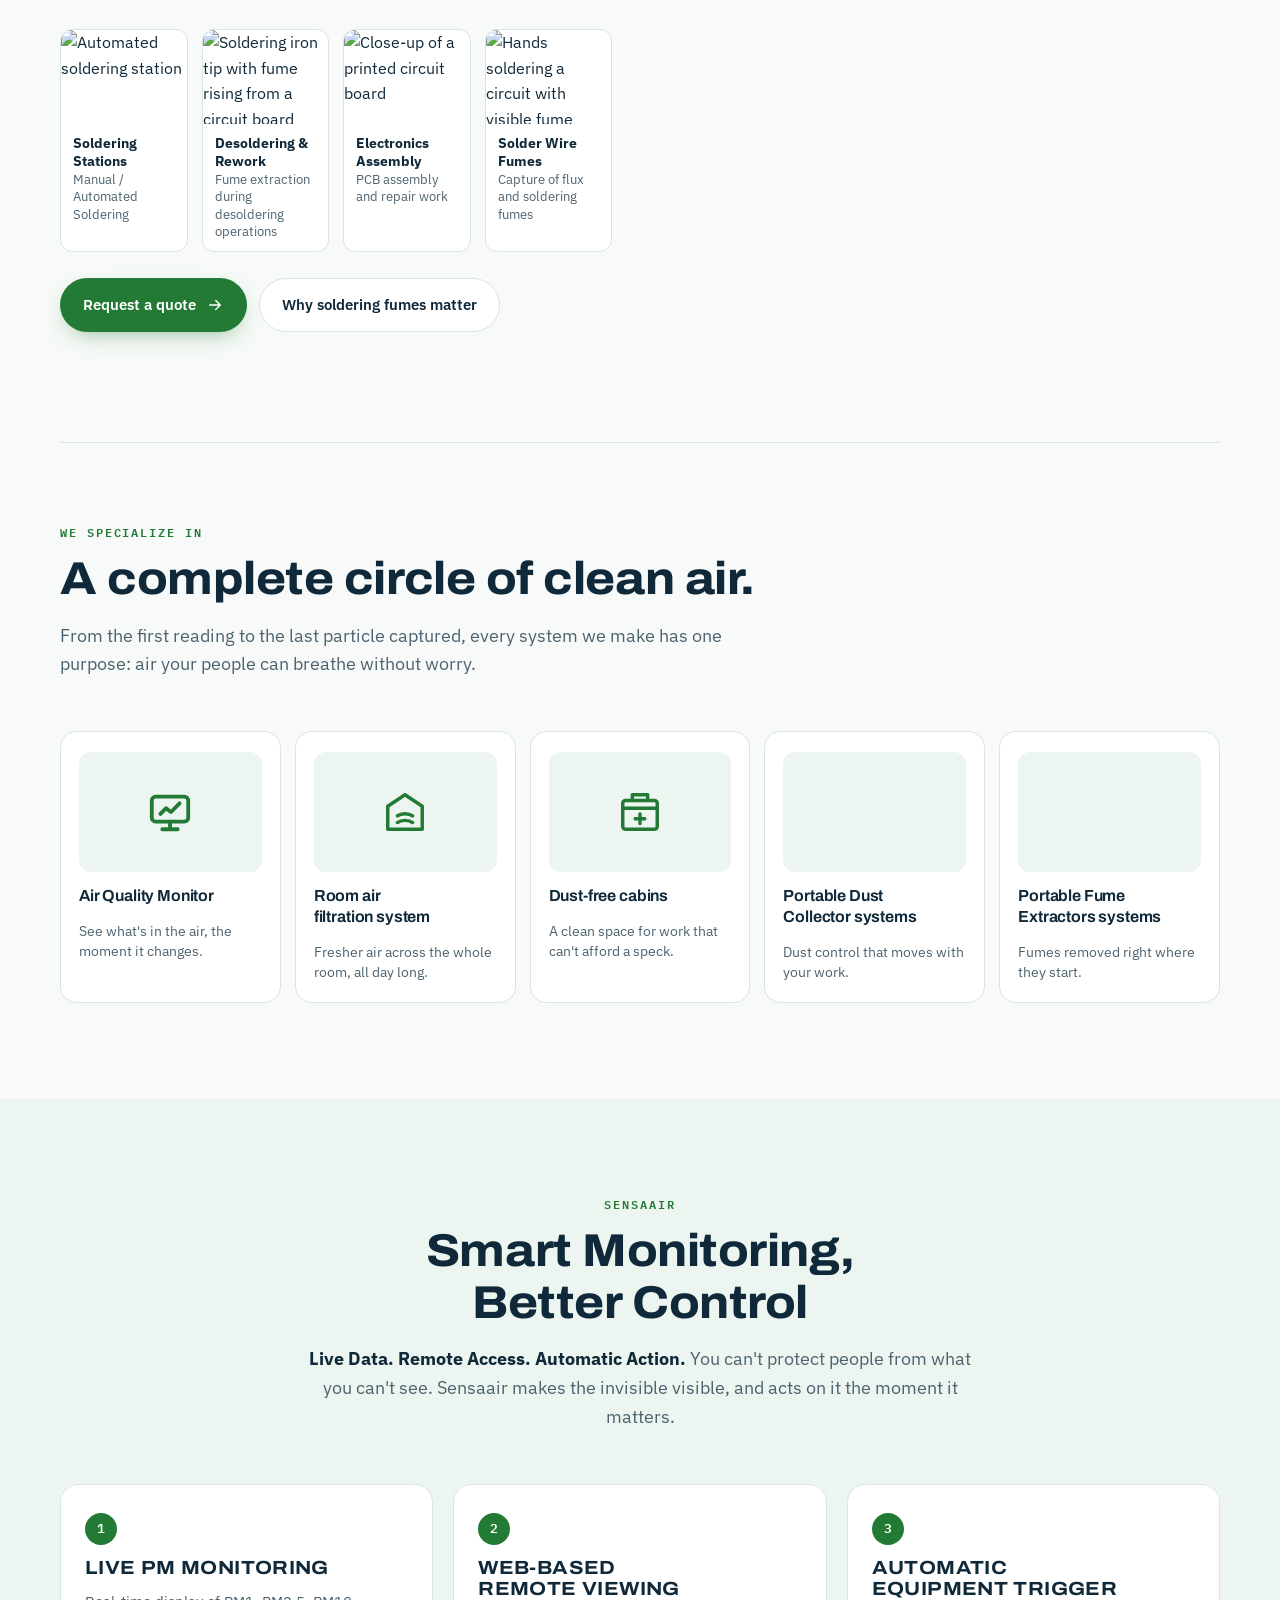
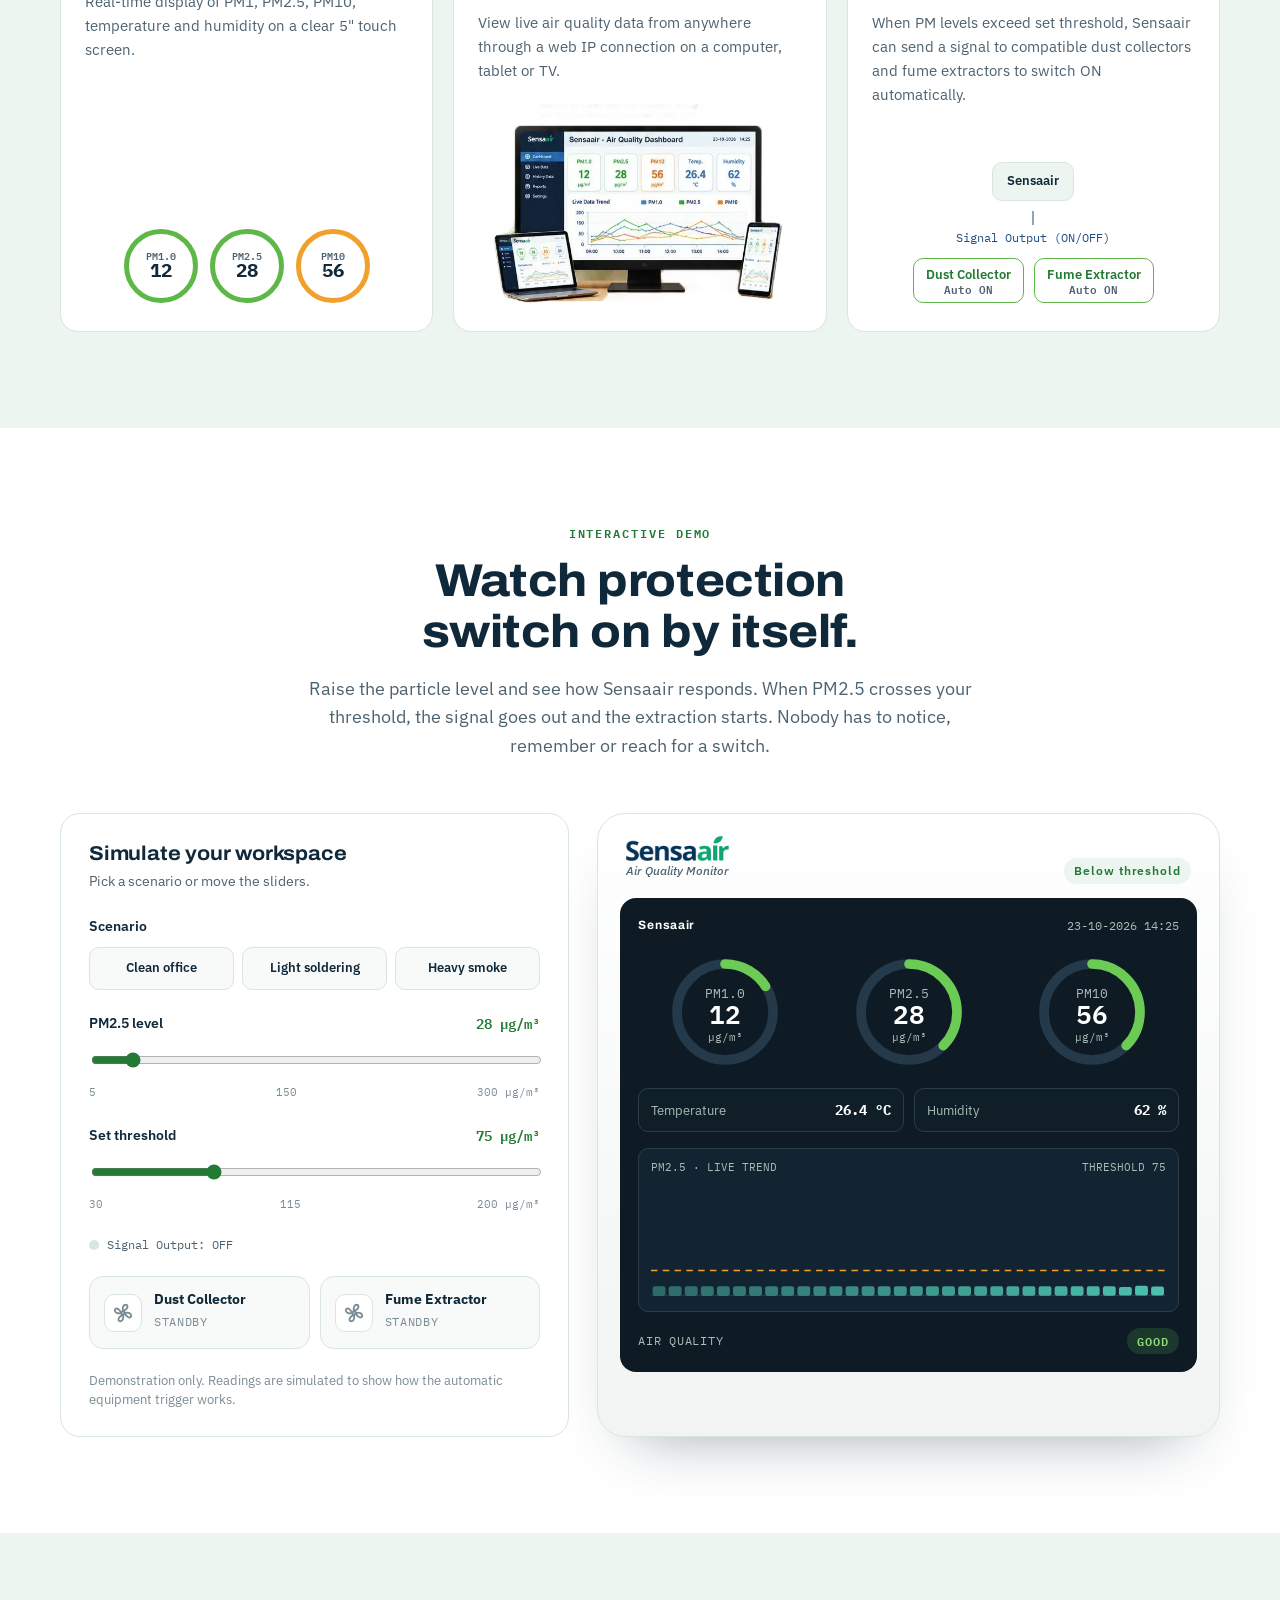
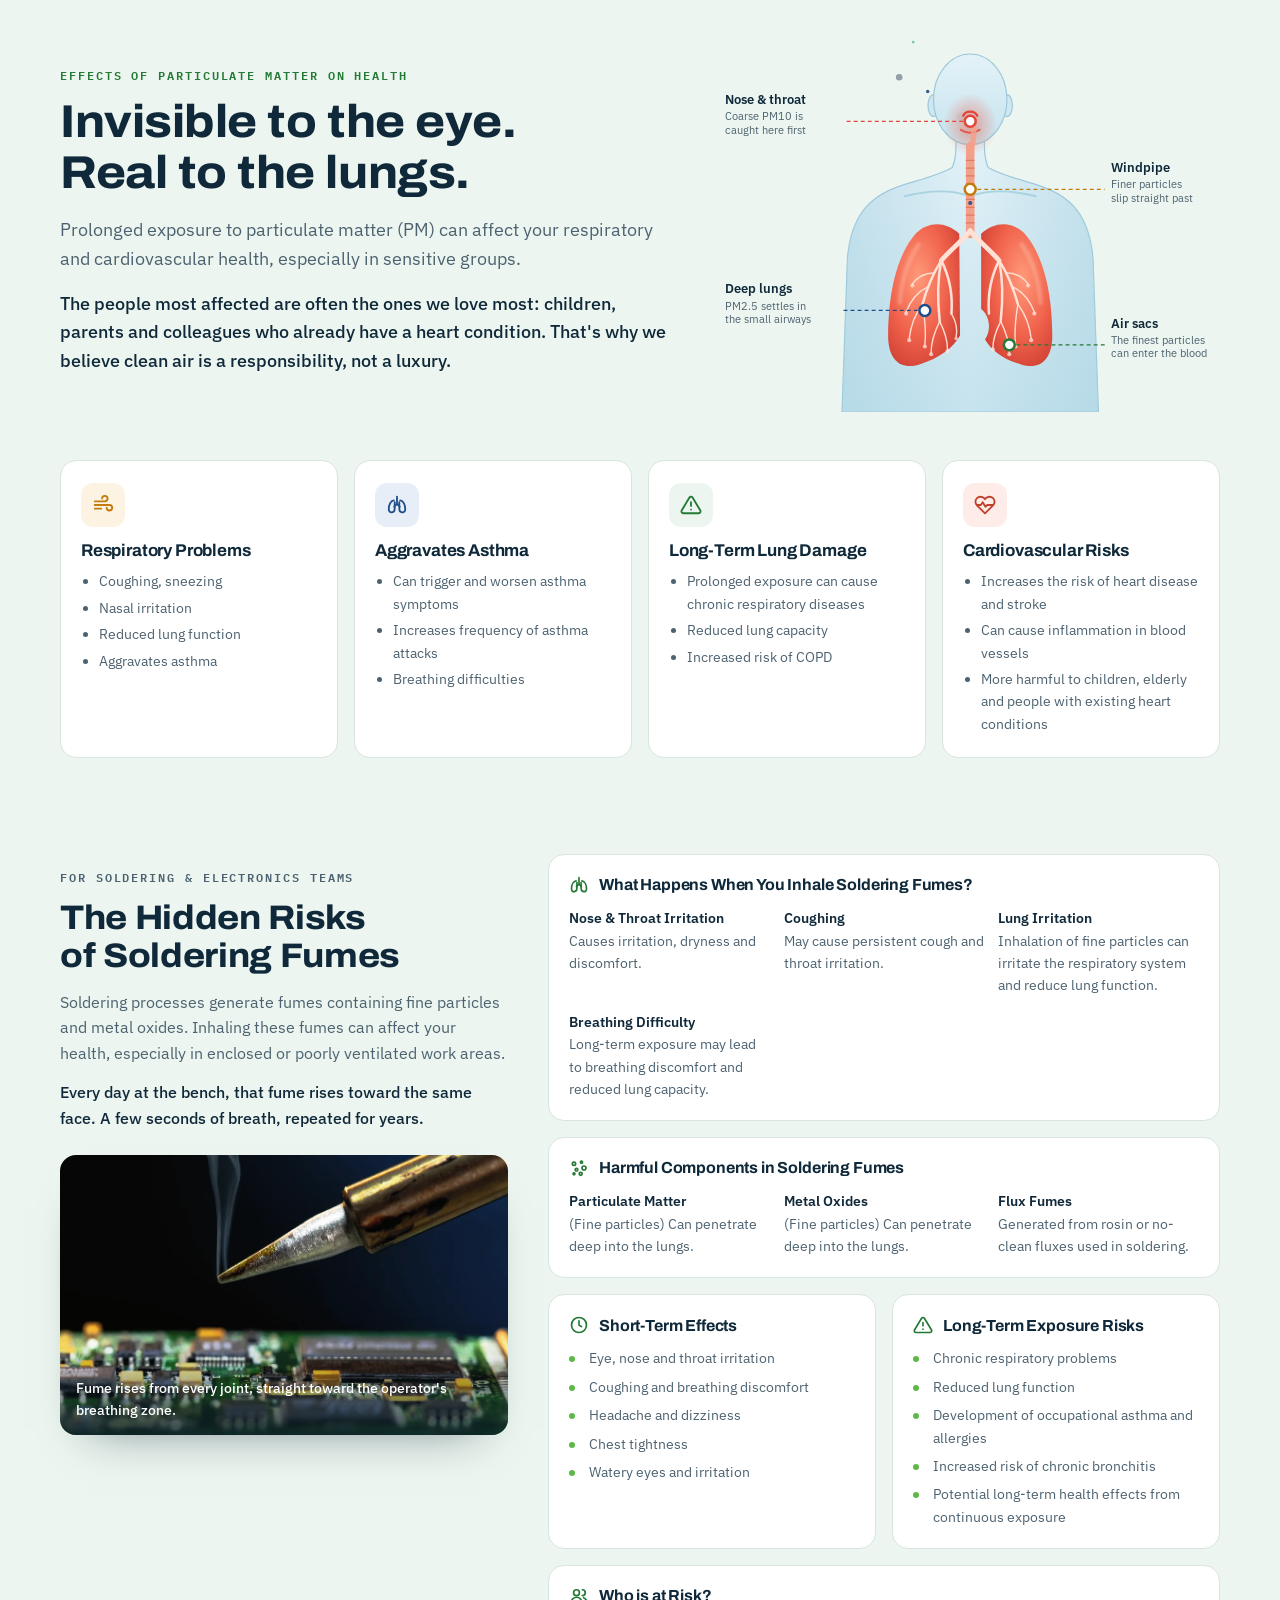
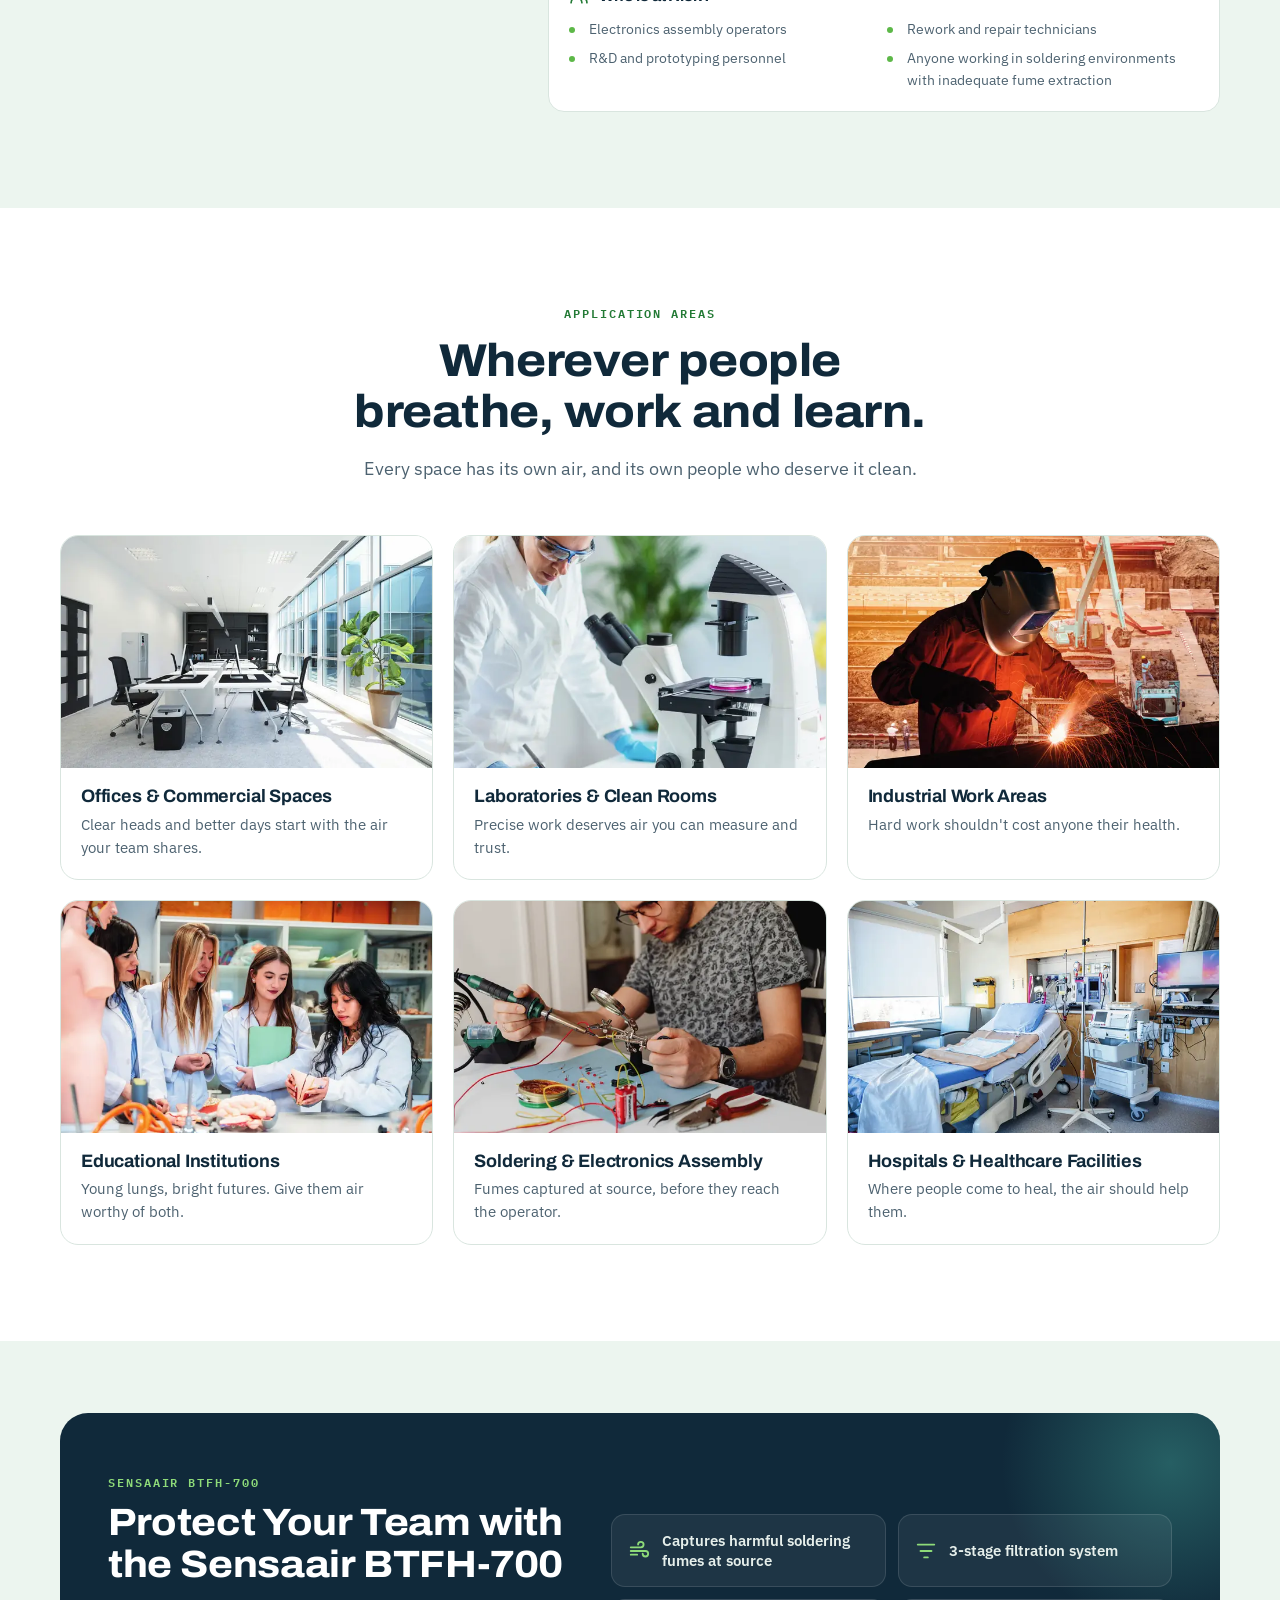
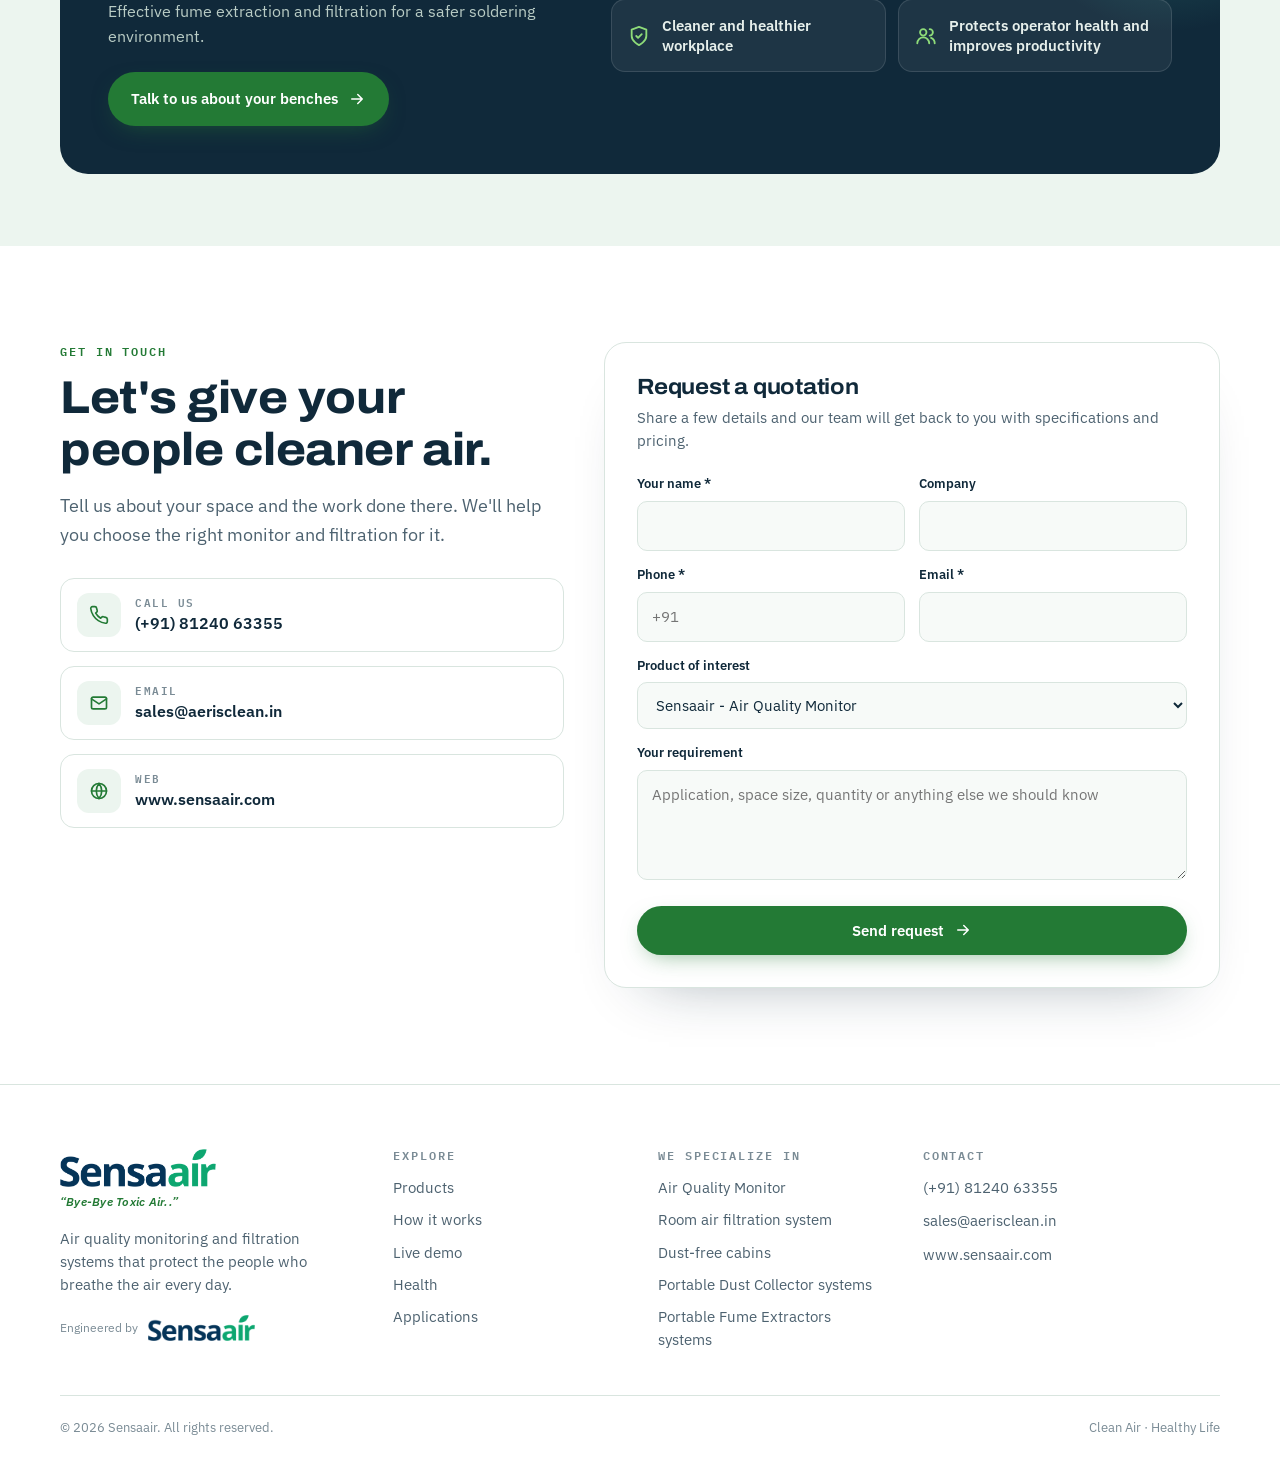
==== commit 296671aa: "Show www.sensaair.com as the website address The site now lives at www.sensaair.com (CNAME). Email s" ====
--- a/index.html
+++ b/index.html
@@ -446,7 +446,7 @@
     </div>
     <div class="grp">
       <a href="tel:+918124063355"><svg><use href="#i-phone"/></svg>(+91) 81240 63355</a>
-      <span><svg><use href="#i-globe"/></svg>www.aerisclean.in</span>
+      <span><svg><use href="#i-globe"/></svg>www.sensaair.com</span>
     </div>
   </div>
 </div>
@@ -1093,7 +1093,7 @@
         <ul class="c-list">
           <li><span class="ic"><svg><use href="#i-phone"/></svg></span><span><small>Call us</small><a href="tel:+918124063355">(+91) 81240 63355</a></span></li>
           <li><span class="ic"><svg><use href="#i-mail"/></svg></span><span><small>Email</small><a href="mailto:sales@aerisclean.in">sales@aerisclean.in</a></span></li>
-          <li><span class="ic"><svg><use href="#i-globe"/></svg></span><span><small>Web</small><span>www.aerisclean.in</span></span></li>
+          <li><span class="ic"><svg><use href="#i-globe"/></svg></span><span><small>Web</small><span>www.sensaair.com</span></span></li>
         </ul>
       </div>
 
@@ -1160,7 +1160,7 @@
         <div class="f-addr">
           <a href="tel:+918124063355">(+91) 81240 63355</a>
           <a href="mailto:sales@aerisclean.in">sales@aerisclean.in</a>
-          <span>www.aerisclean.in</span>
+          <span>www.sensaair.com</span>
         </div>
       </div>
     </div>
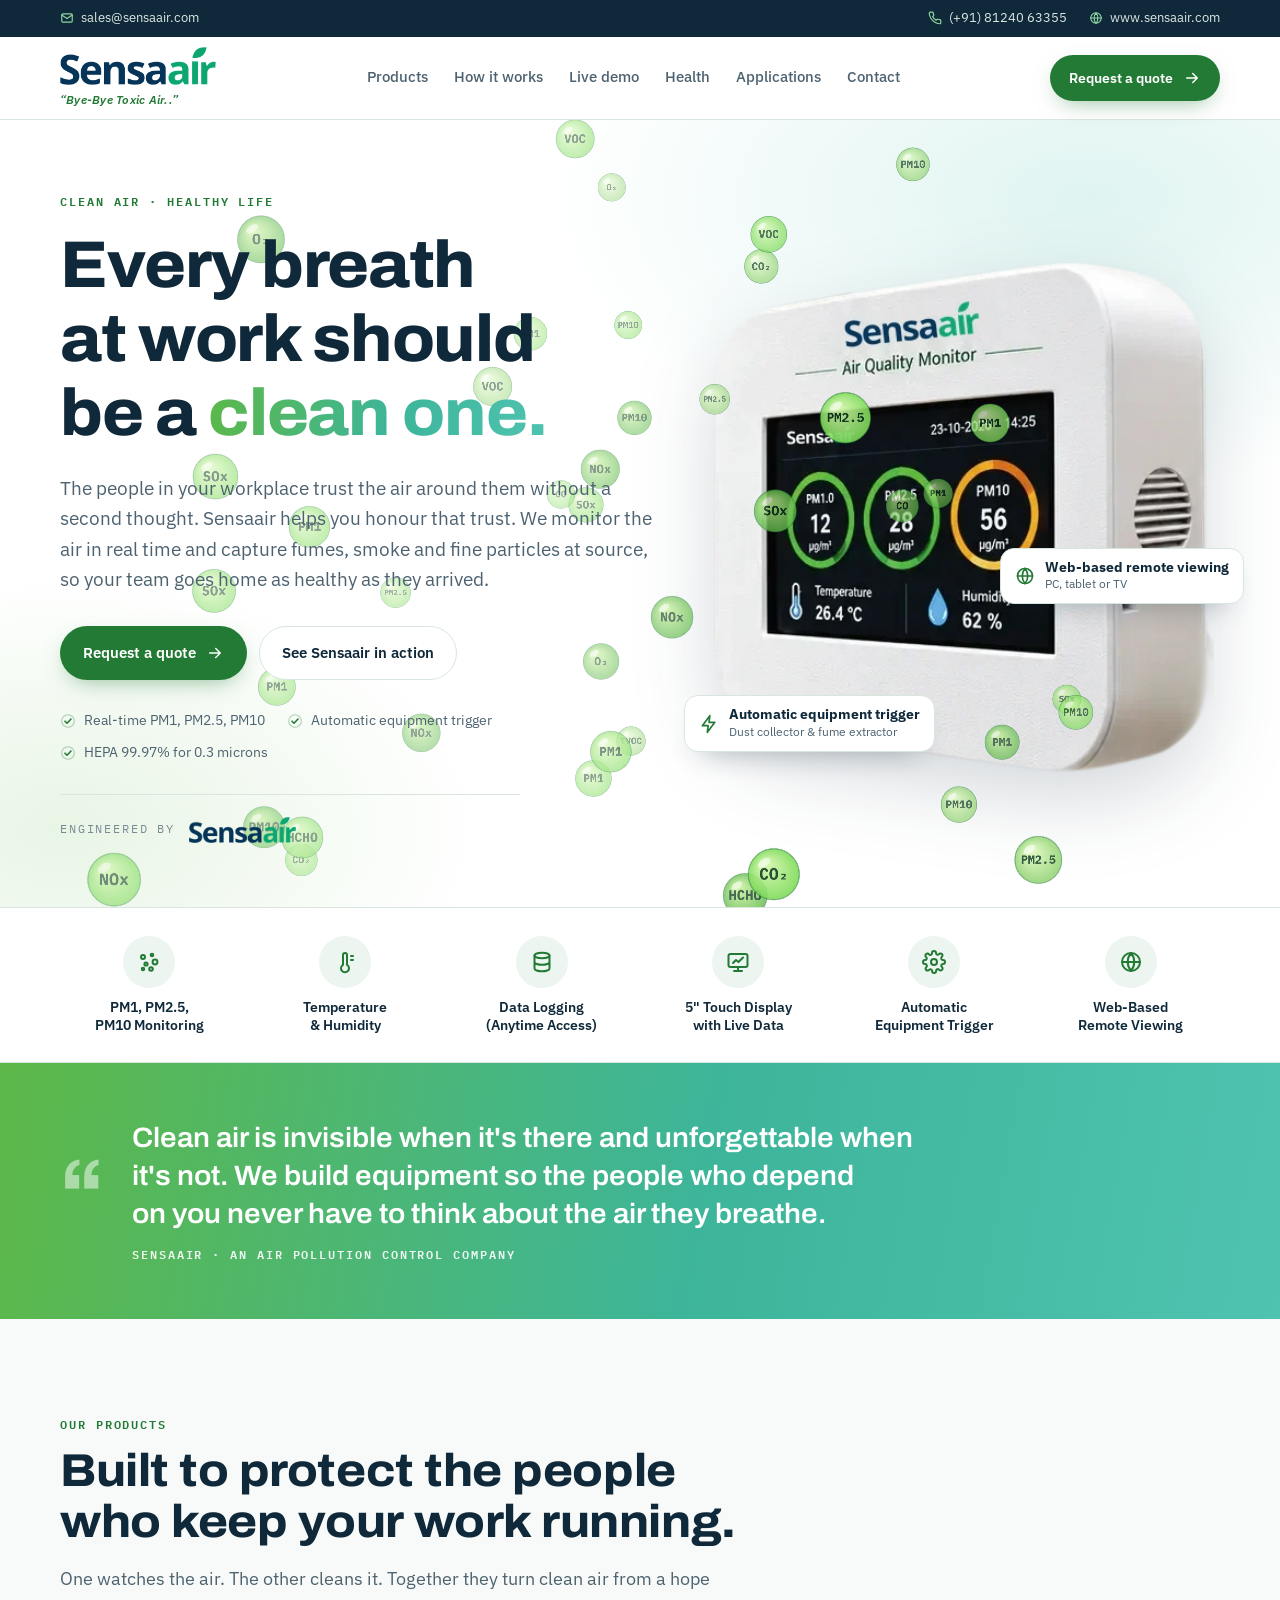
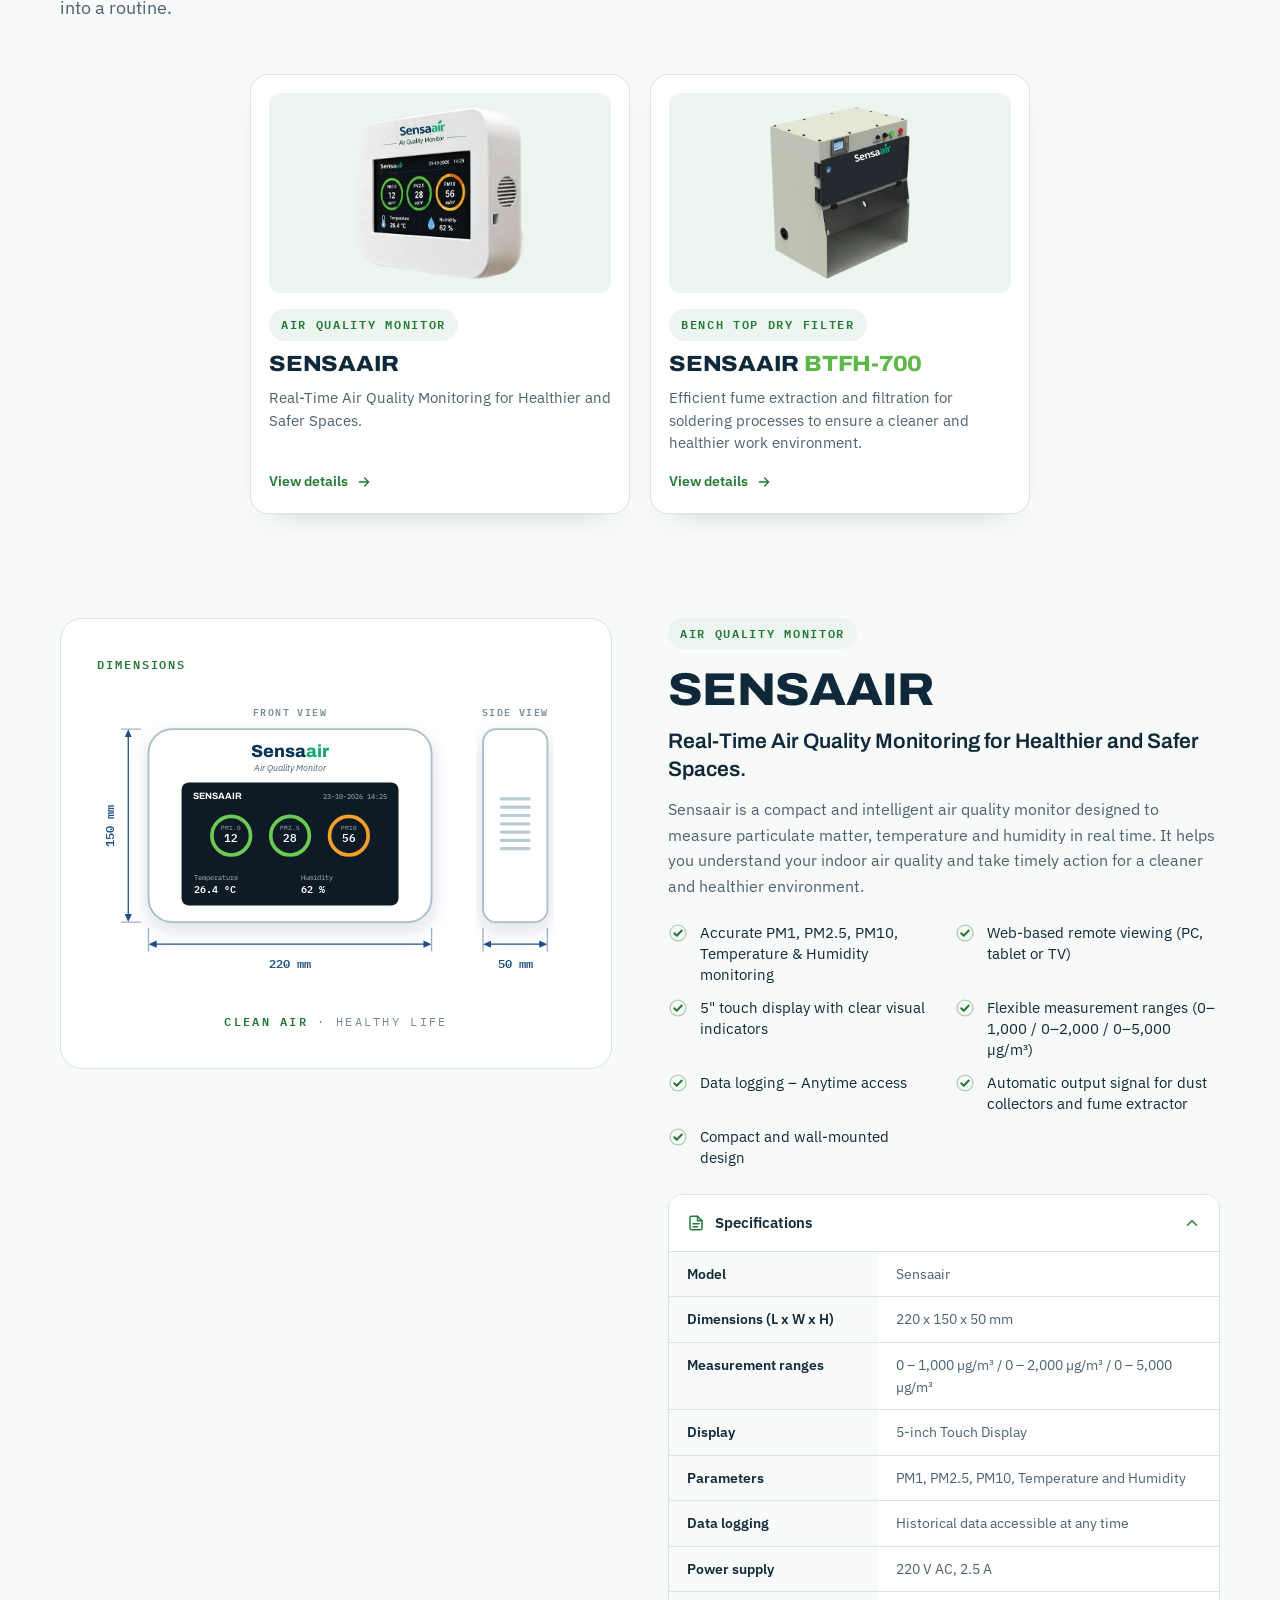
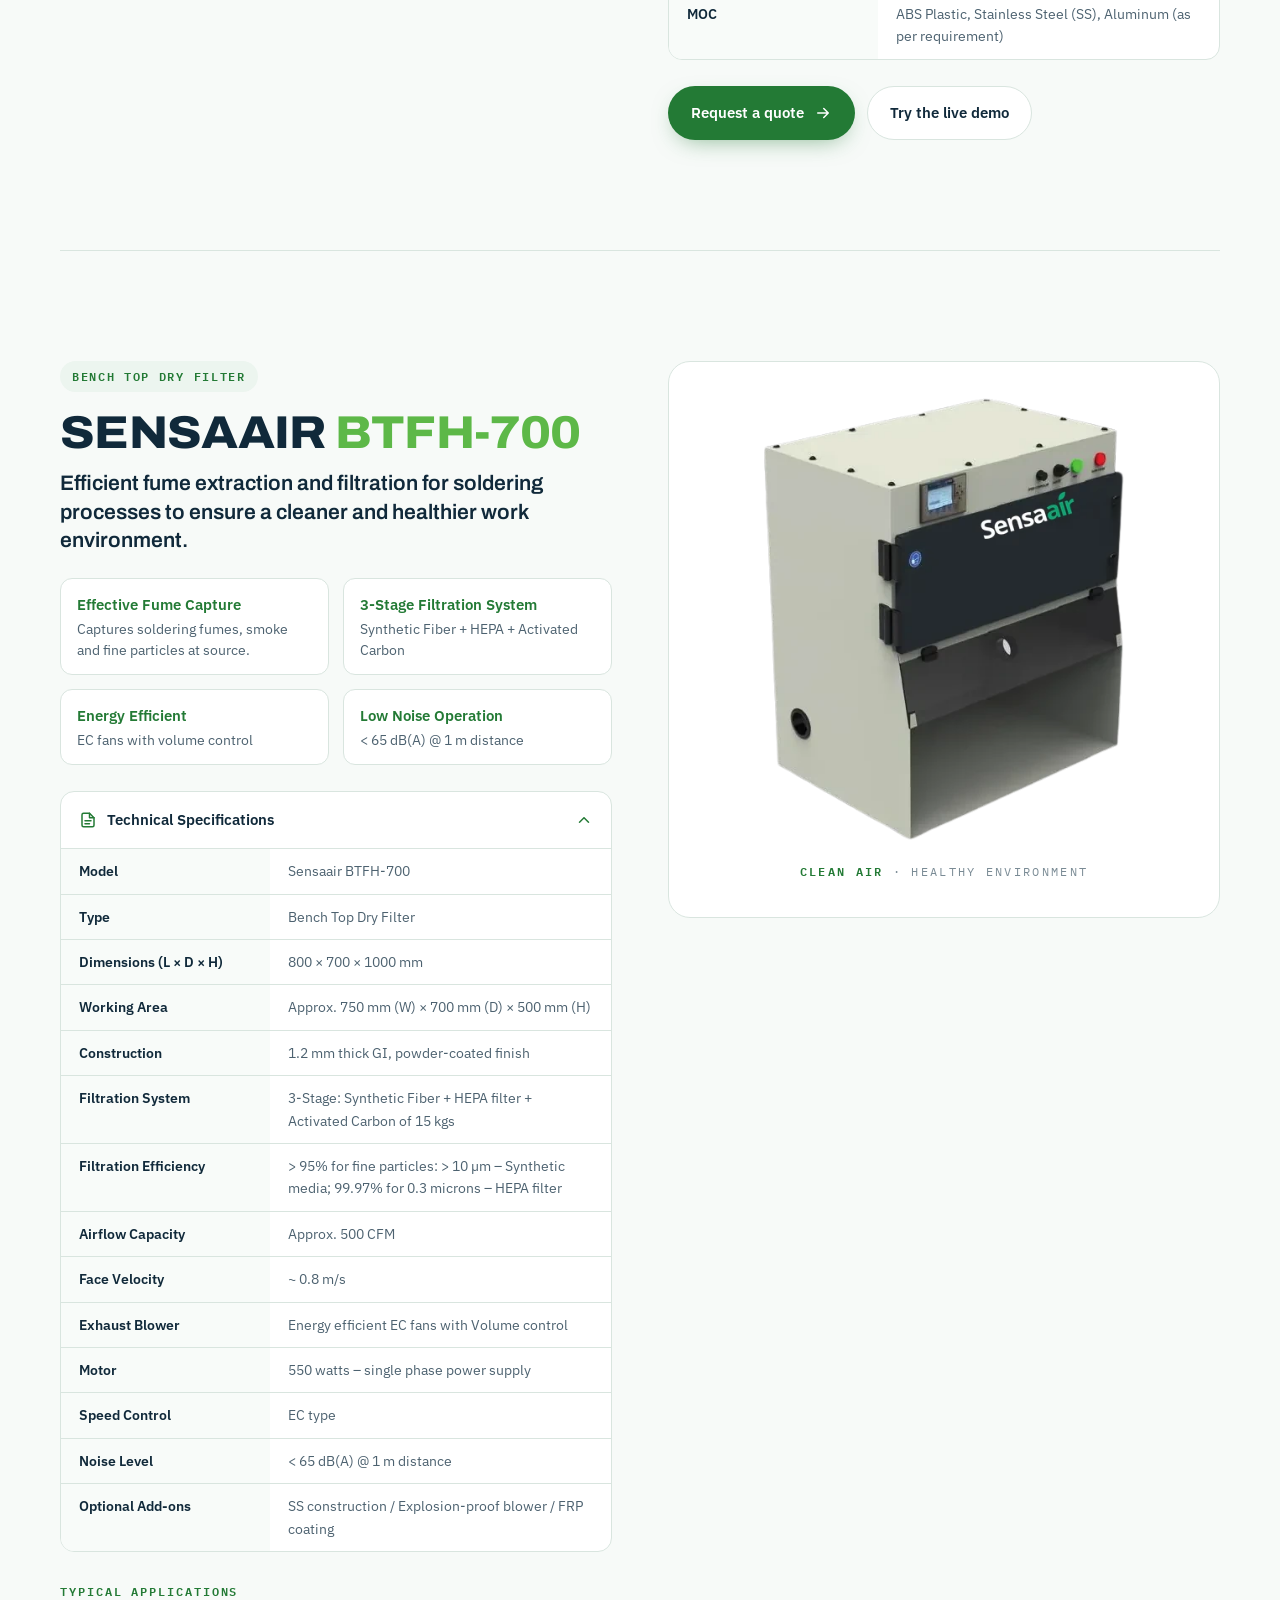
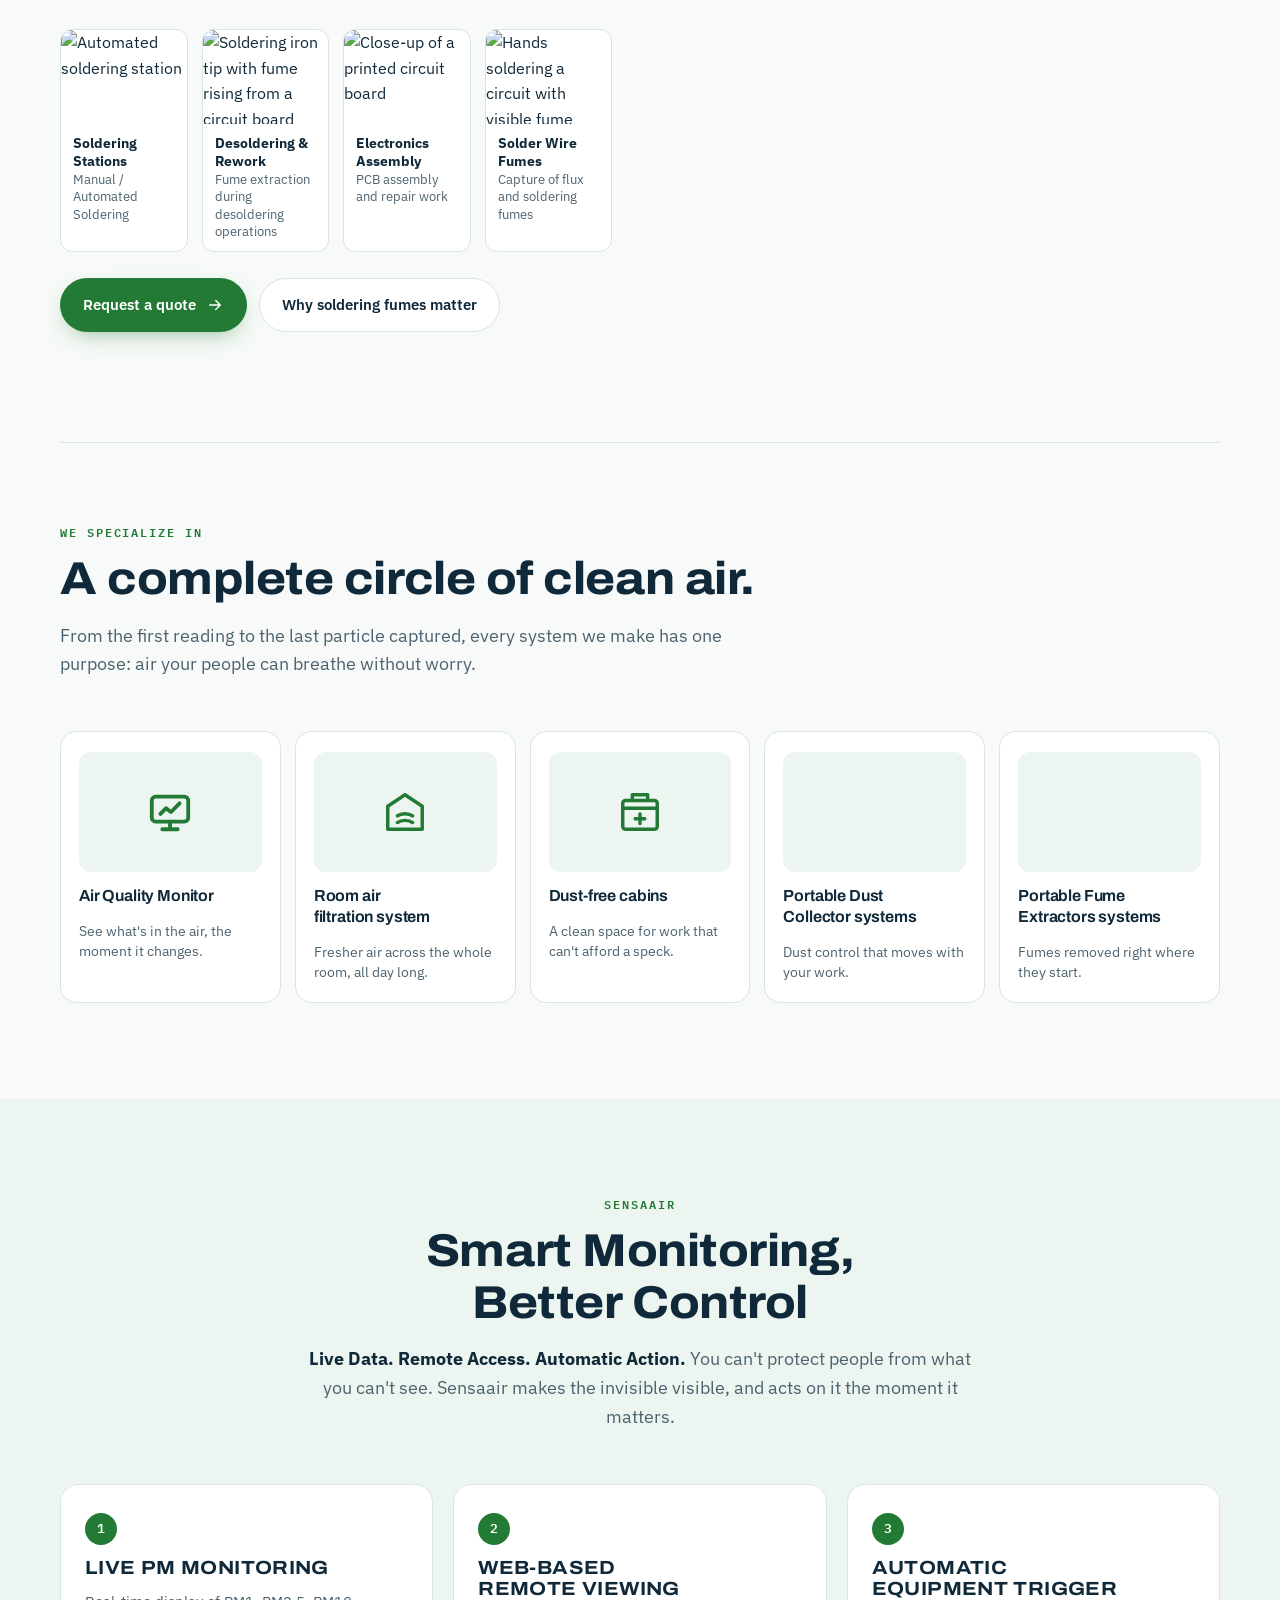
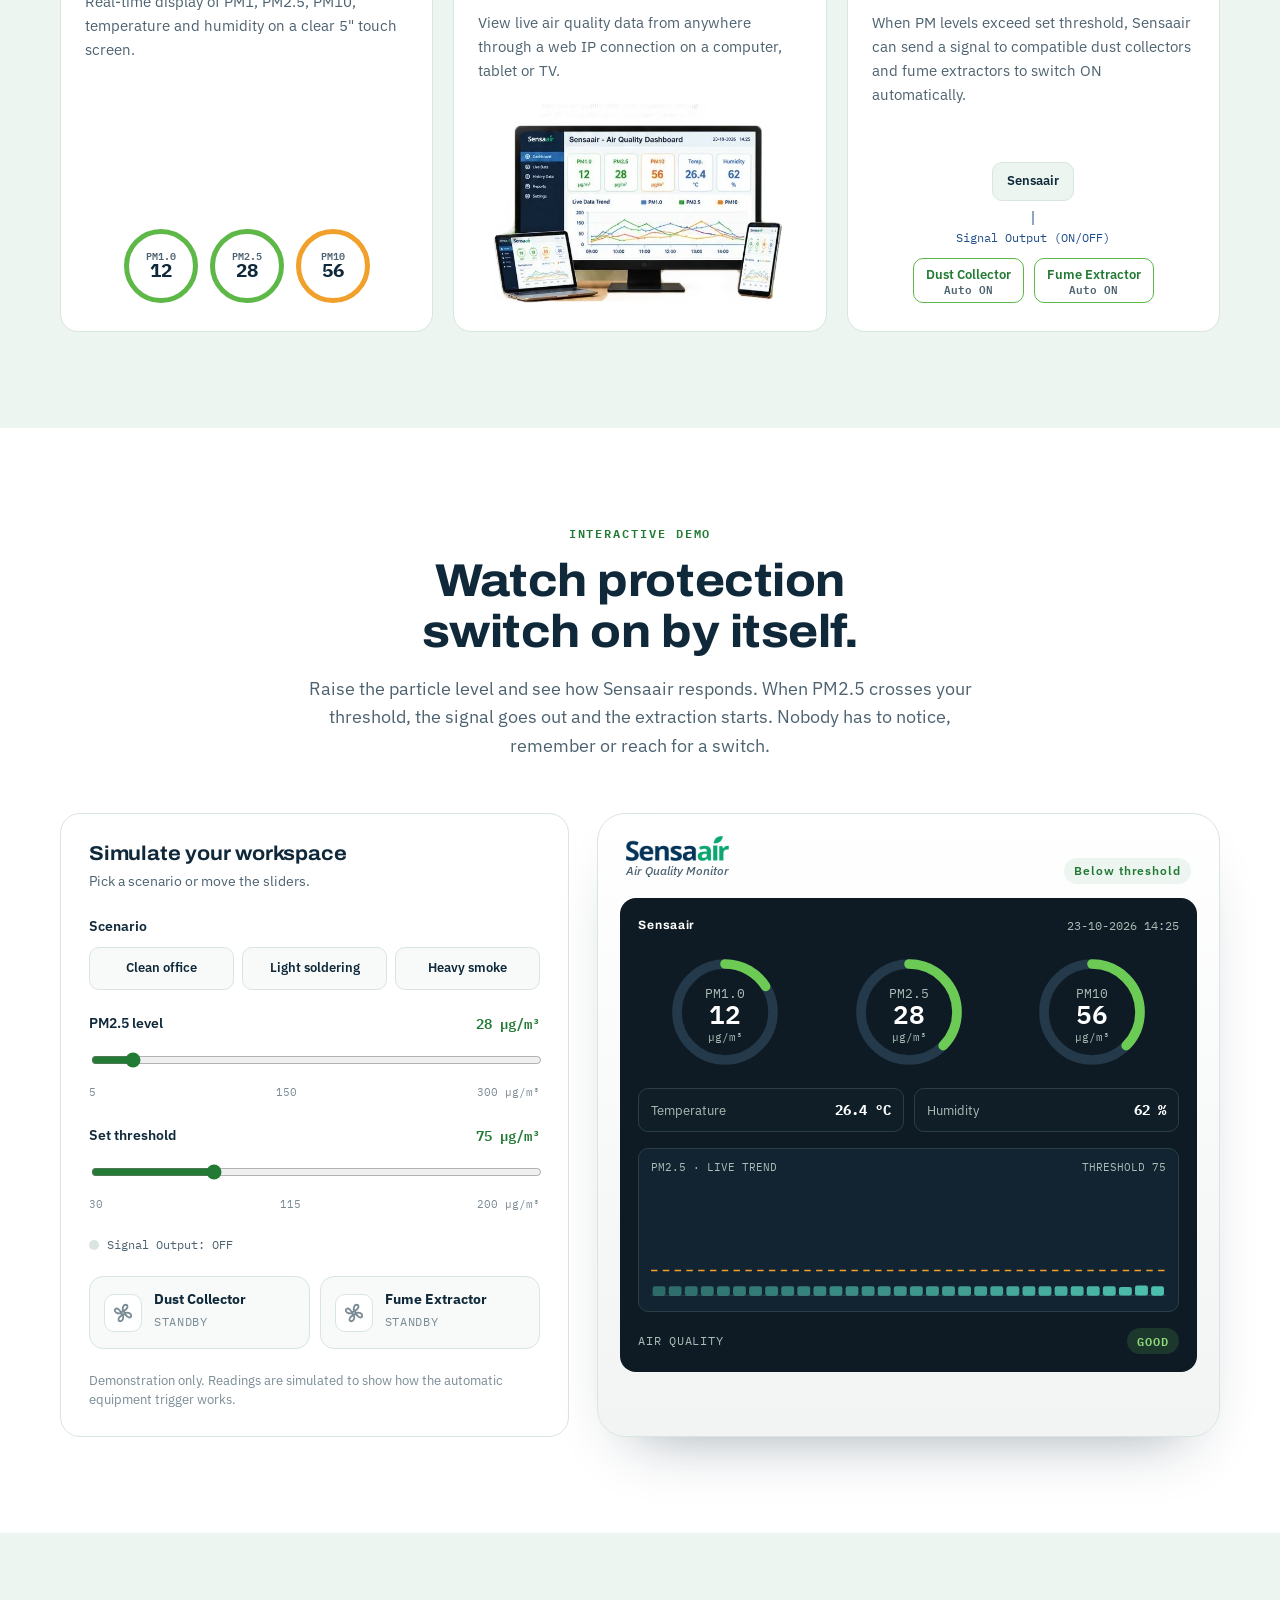
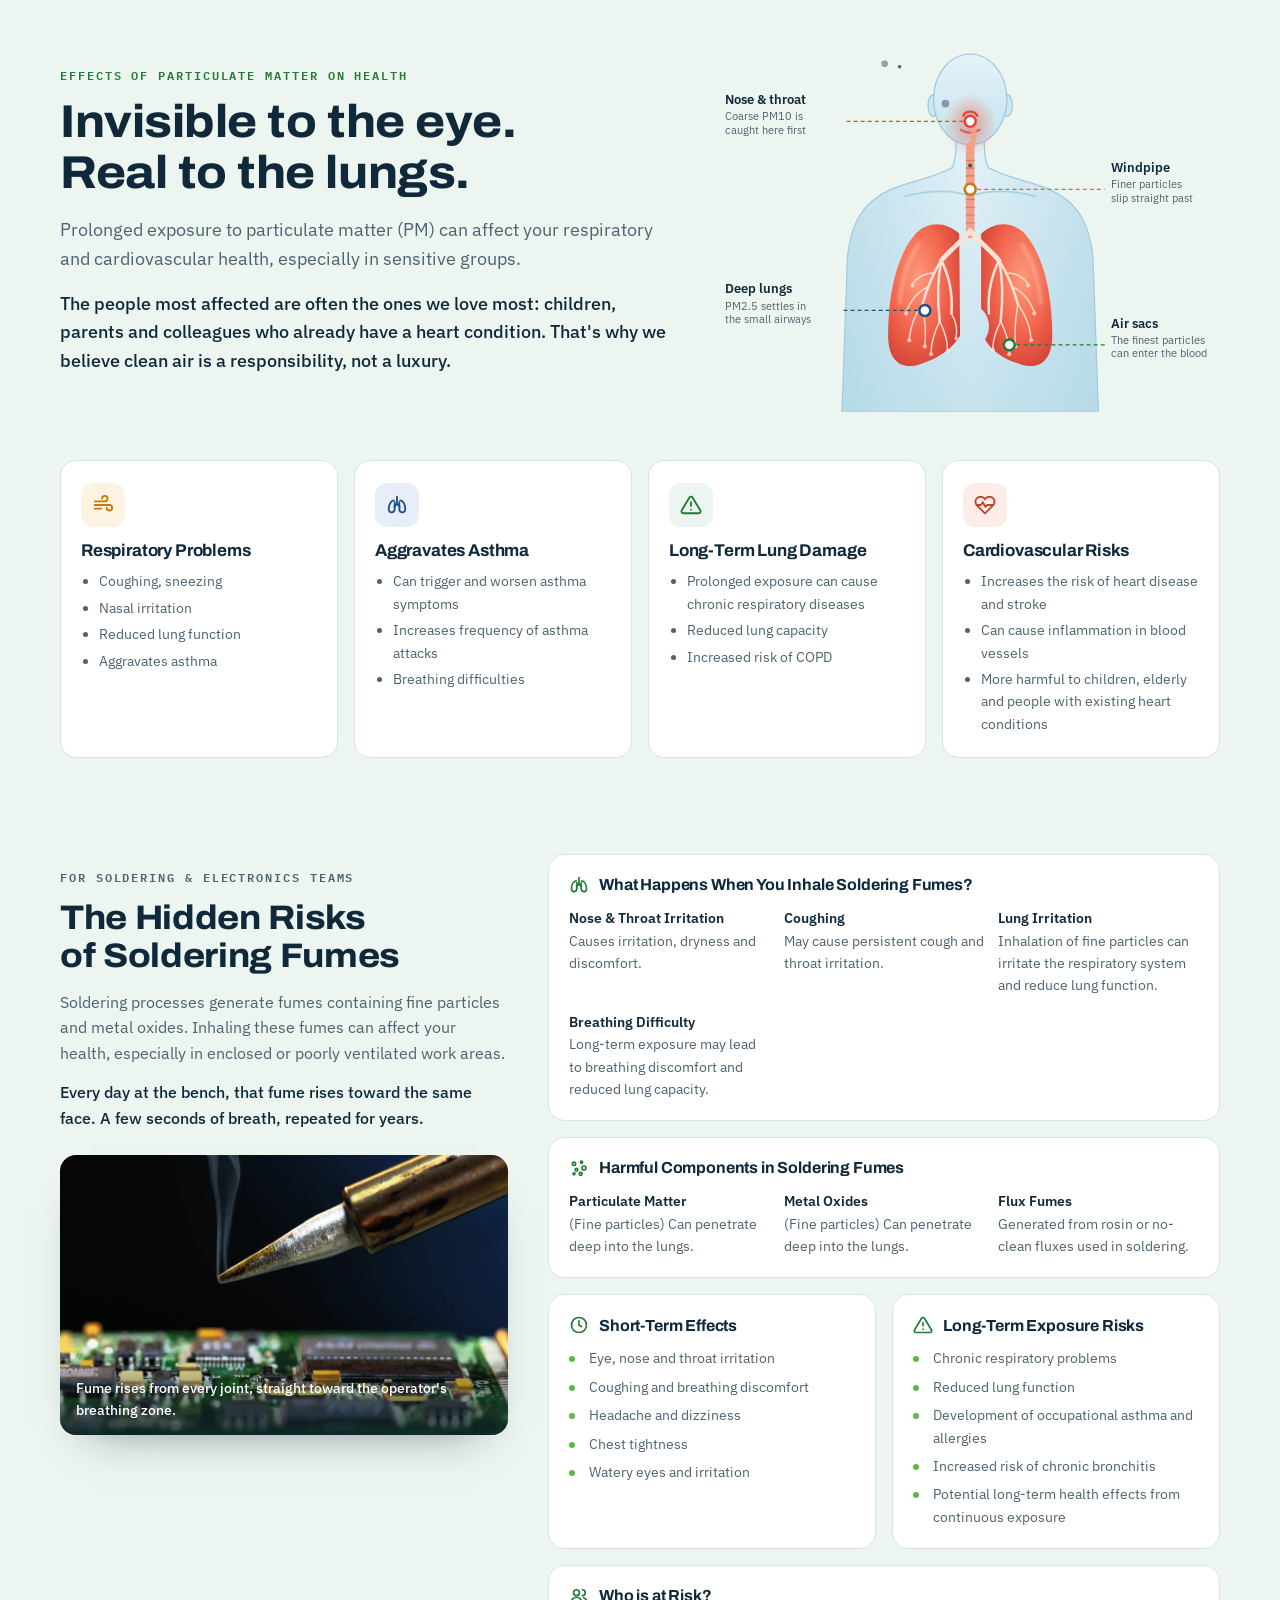
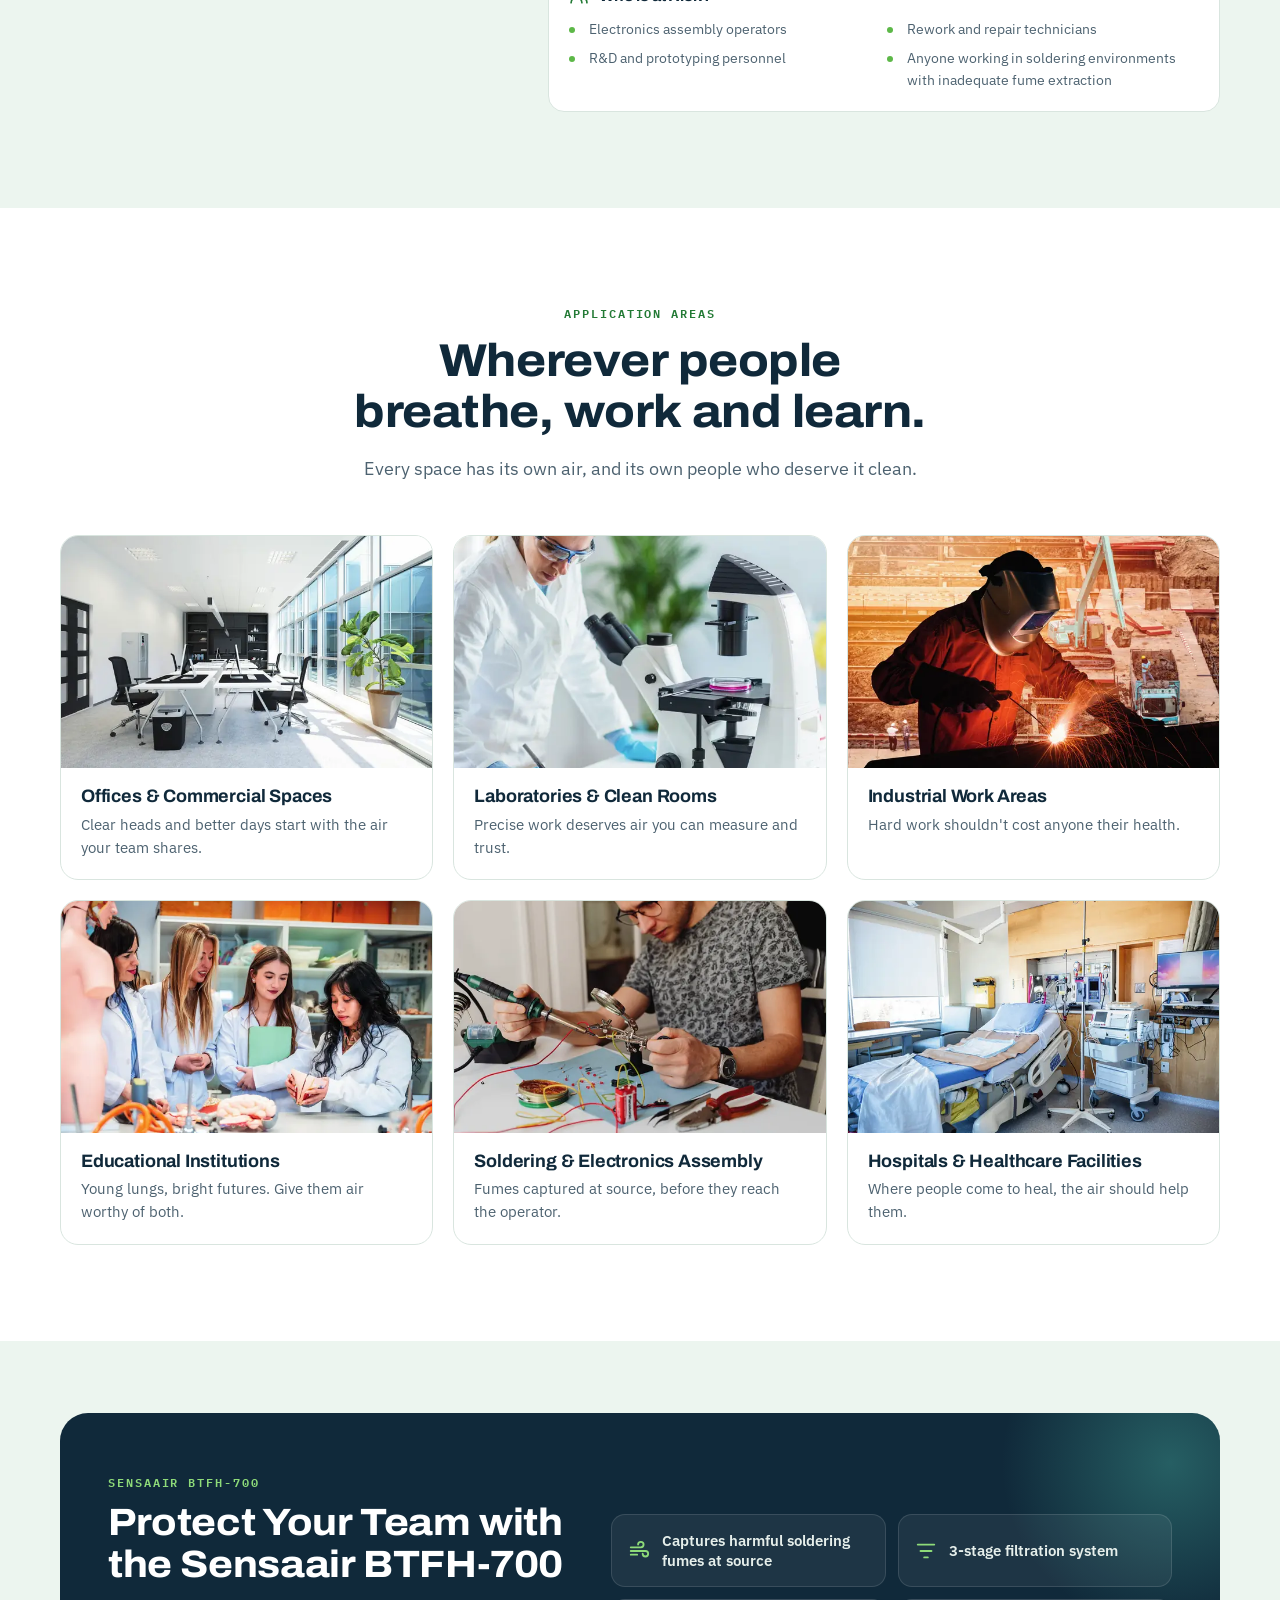
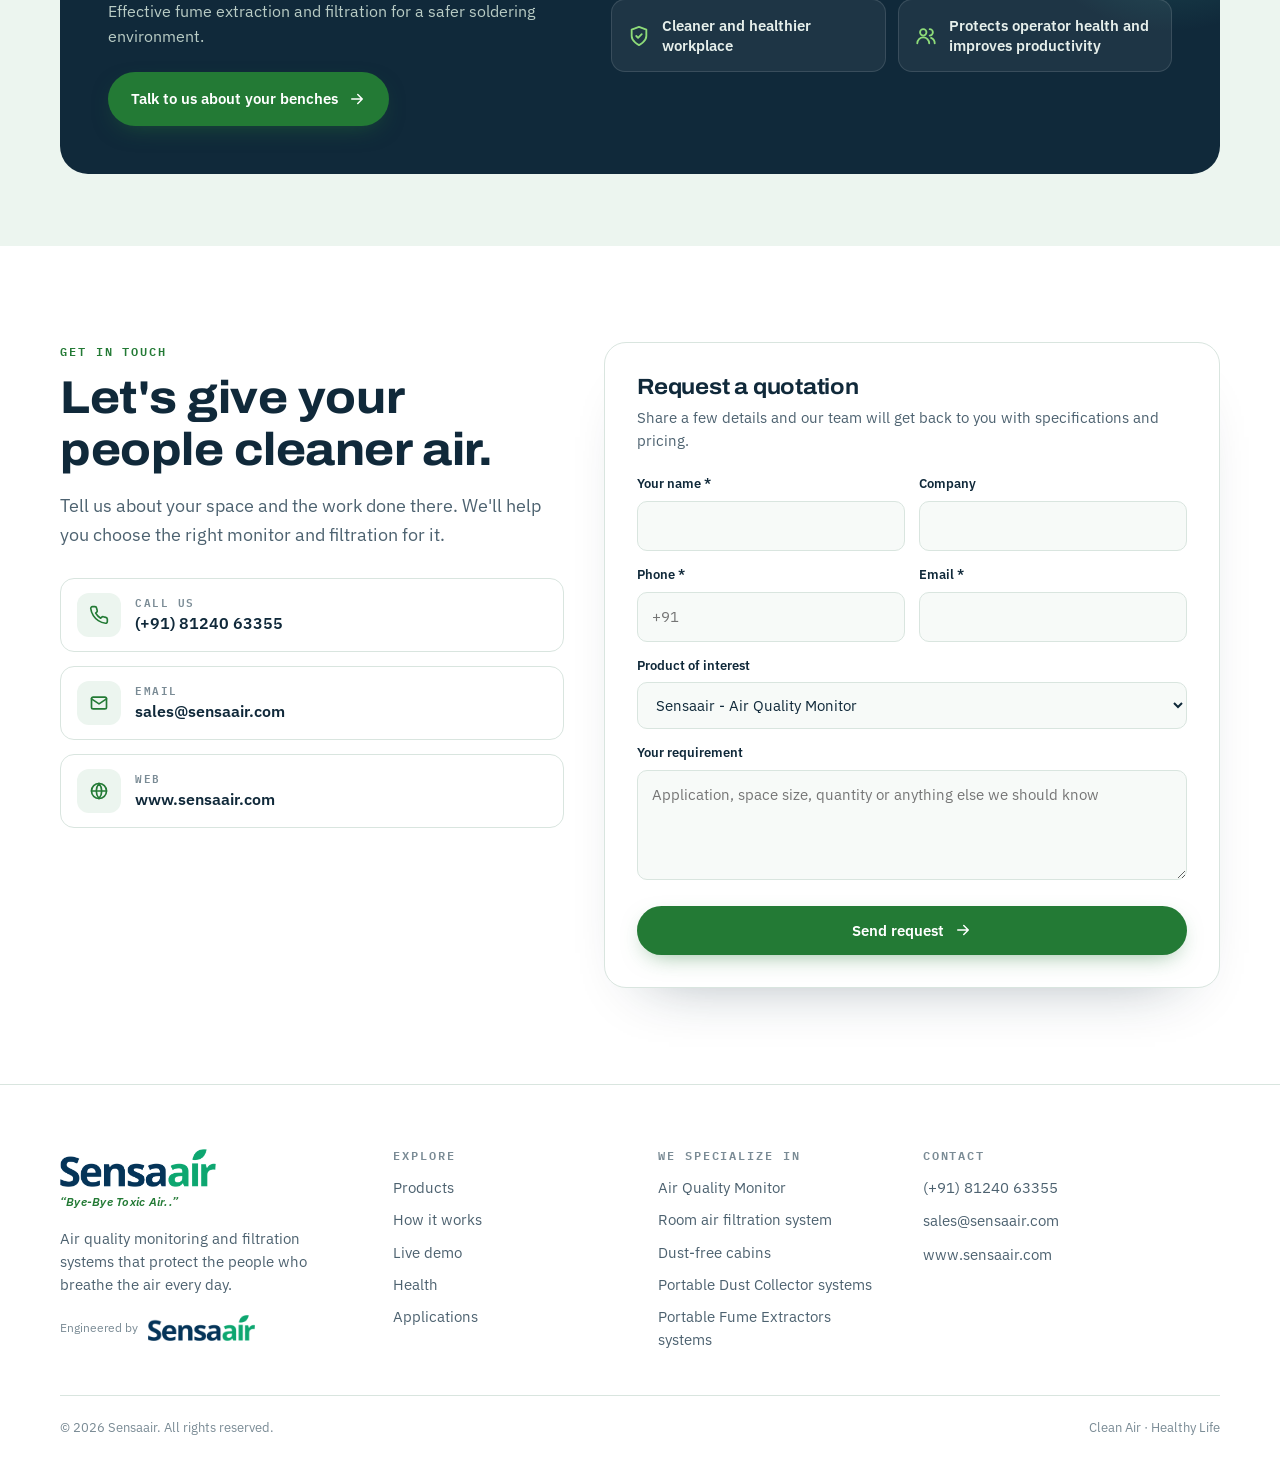
==== commit 34fef100: "Change the contact email to sales@sensaair.com Co-Authored-By: Claude Opus 5.5 <noreply@anthropic.co" ====
--- a/index.html
+++ b/index.html
@@ -442,7 +442,7 @@
 <div class="topbar">
   <div class="wrap">
     <div class="grp">
-      <a href="mailto:sales@aerisclean.in"><svg><use href="#i-mail"/></svg>sales@aerisclean.in</a>
+      <a href="mailto:sales@sensaair.com"><svg><use href="#i-mail"/></svg>sales@sensaair.com</a>
     </div>
     <div class="grp">
       <a href="tel:+918124063355"><svg><use href="#i-phone"/></svg>(+91) 81240 63355</a>
@@ -1092,7 +1092,7 @@
         <p class="lede">Tell us about your space and the work done there. We'll help you choose the right monitor and filtration for it.</p>
         <ul class="c-list">
           <li><span class="ic"><svg><use href="#i-phone"/></svg></span><span><small>Call us</small><a href="tel:+918124063355">(+91) 81240 63355</a></span></li>
-          <li><span class="ic"><svg><use href="#i-mail"/></svg></span><span><small>Email</small><a href="mailto:sales@aerisclean.in">sales@aerisclean.in</a></span></li>
+          <li><span class="ic"><svg><use href="#i-mail"/></svg></span><span><small>Email</small><a href="mailto:sales@sensaair.com">sales@sensaair.com</a></span></li>
           <li><span class="ic"><svg><use href="#i-globe"/></svg></span><span><small>Web</small><span>www.sensaair.com</span></span></li>
         </ul>
       </div>
@@ -1126,7 +1126,7 @@
           <span class="ok"><svg><use href="#i-check"/></svg></span>
           <h3 id="doneTitle">Thank you.</h3>
           <p id="doneSent" hidden>Your request has reached our team. We'll contact you shortly with specifications and pricing. For anything urgent, call <strong>(+91) 81240 63355</strong>.</p>
-          <p id="doneManual" hidden>We couldn't send your request automatically just now. Please send the details below to <strong>sales@aerisclean.in</strong> or call <strong>(+91) 81240 63355</strong> and our team will take it from there.</p>
+          <p id="doneManual" hidden>We couldn't send your request automatically just now. Please send the details below to <strong>sales@sensaair.com</strong> or call <strong>(+91) 81240 63355</strong> and our team will take it from there.</p>
           <pre id="doneText"></pre>
           <div class="row">
             <button class="btn btn--primary" type="button" id="copyBtn"><svg><use href="#i-copy"/></svg>Copy details</button>
@@ -1159,7 +1159,7 @@
         <h4>Contact</h4>
         <div class="f-addr">
           <a href="tel:+918124063355">(+91) 81240 63355</a>
-          <a href="mailto:sales@aerisclean.in">sales@aerisclean.in</a>
+          <a href="mailto:sales@sensaair.com">sales@sensaair.com</a>
           <span>www.sensaair.com</span>
         </div>
       </div>
